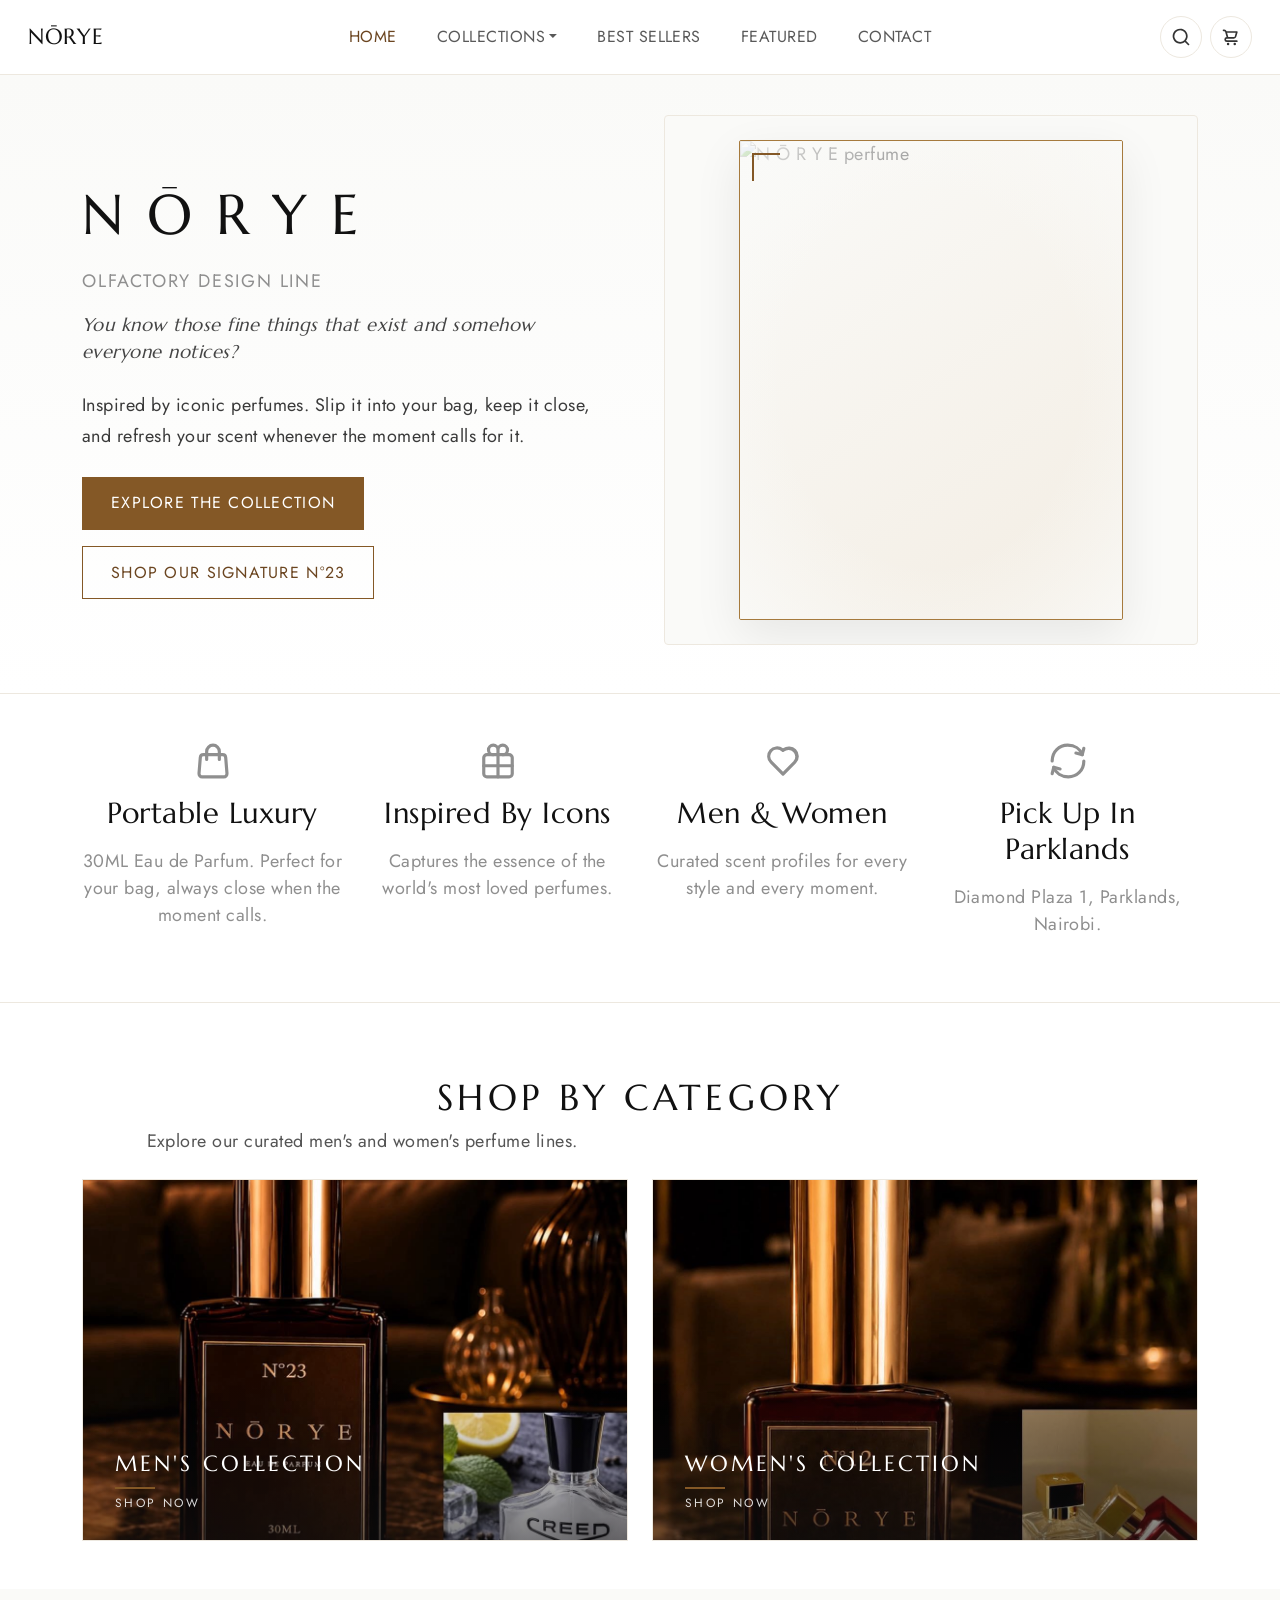
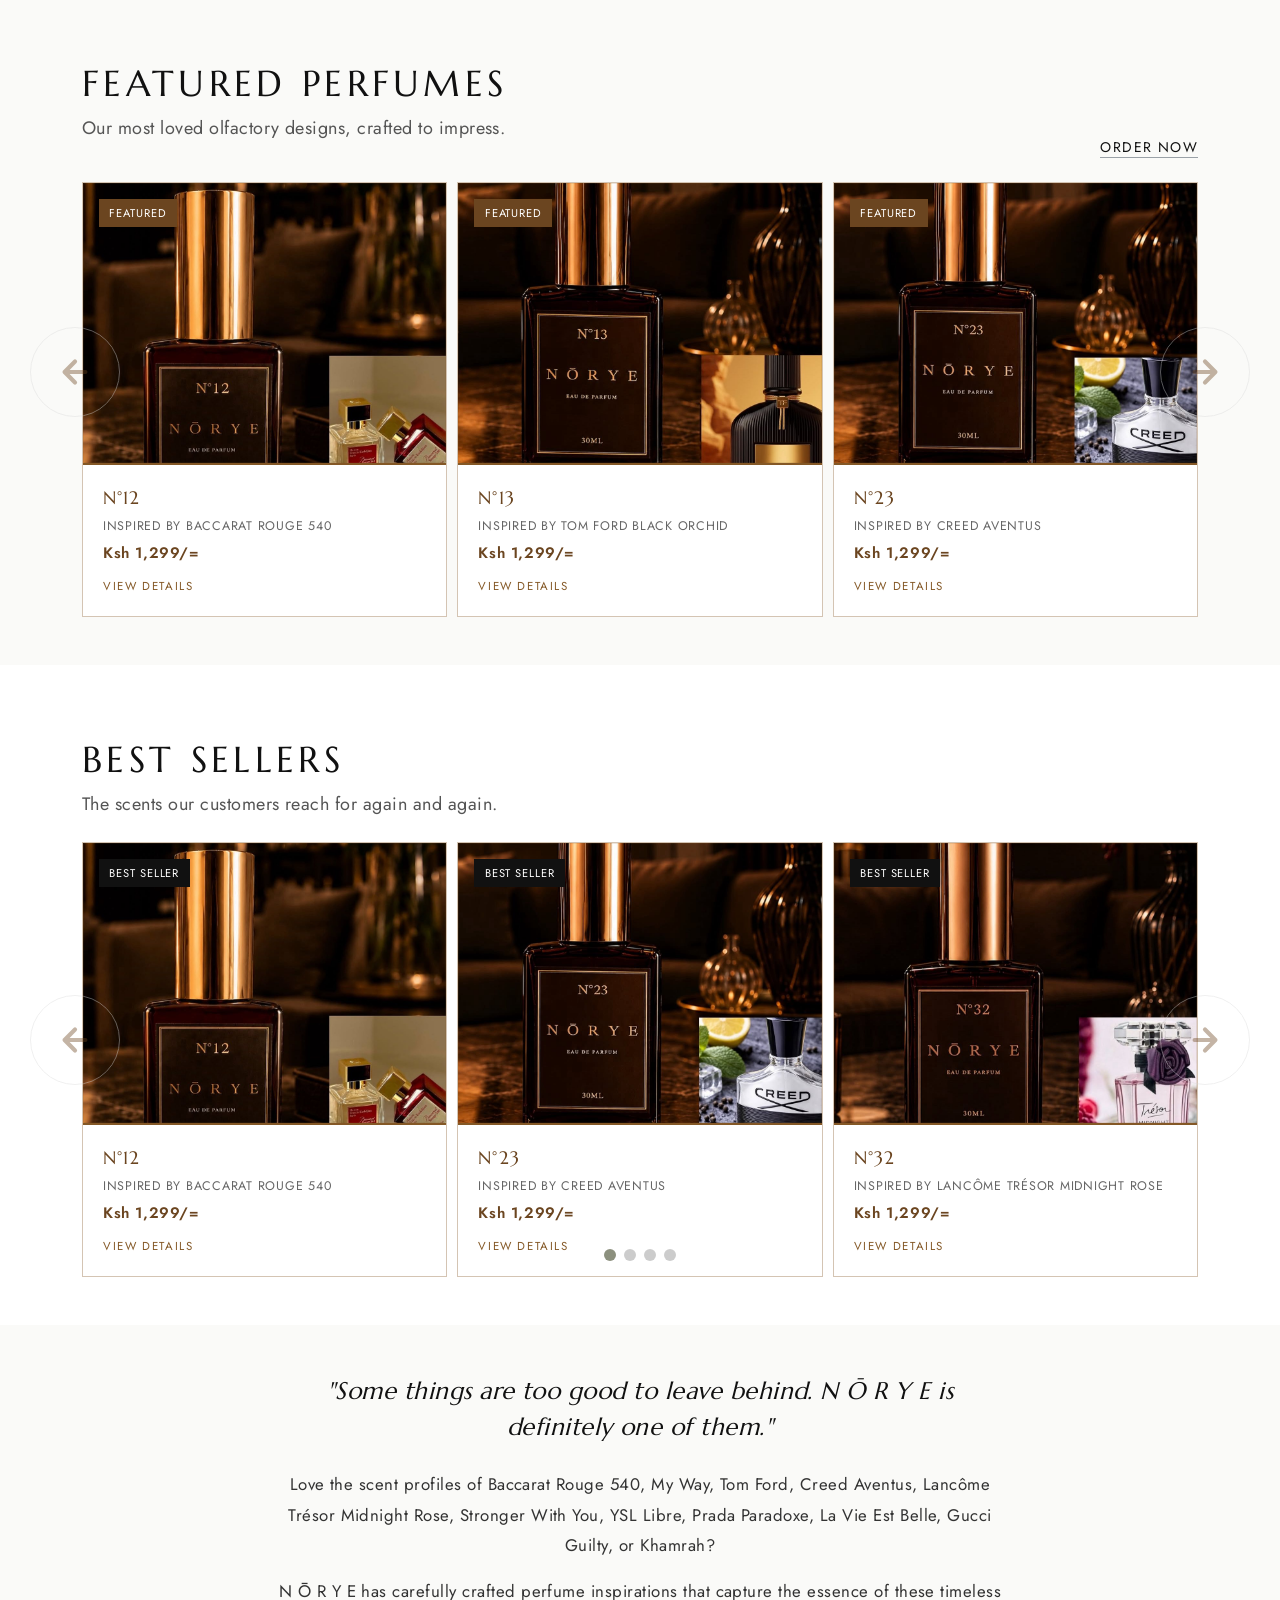
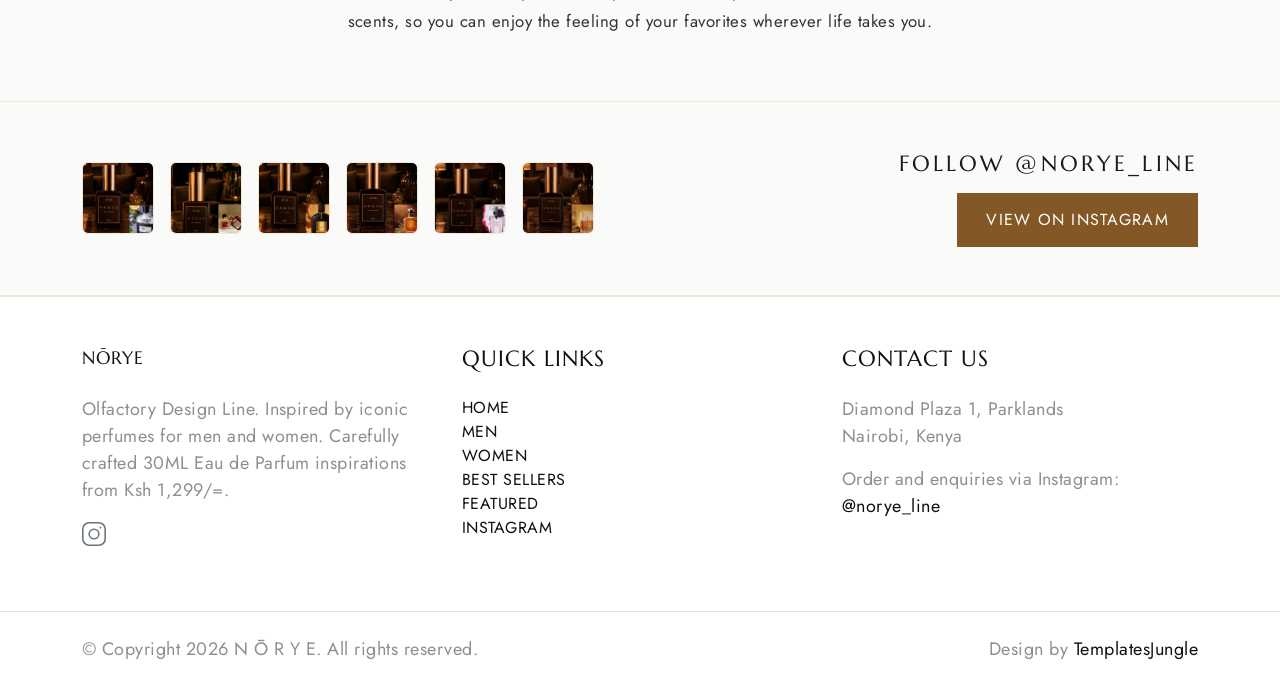
==== index.html @ 21e28951 "Use compact NORYE logo and add full README with checkout and security docs. Tighten brand letter-spa" ====
<!DOCTYPE html>
<html lang="en">

<head>
  <title>N Ō R Y E | Olfactory Design Line</title>
  <meta charset="utf-8">
  <meta http-equiv="X-UA-Compatible" content="IE=edge">
  <meta name="viewport" content="width=device-width, initial-scale=1.0">
  <link rel="icon" type="image/jpeg" href="images/WEB%20DESIGN%20THEME.jpeg">
  <link rel="apple-touch-icon" href="images/WEB%20DESIGN%20THEME.jpeg">
  <meta name="format-detection" content="telephone=no">
  <meta name="apple-mobile-web-app-capable" content="yes">
  <meta name="author" content="N Ō R Y E">
  <meta name="keywords" content="norye,fragrance,perfume,inspired,creed aventus,parklands,kenya,eau de parfum">
  <meta name="description" content="N Ō R Y E Olfactory Design Line. Inspired by iconic perfumes for men and women. 30ml Eau de Parfum from Ksh 1,299. Diamond Plaza 1, Parklands, Kenya.">
  <link href="https://cdn.jsdelivr.net/npm/bootstrap@5.3.0-alpha3/dist/css/bootstrap.min.css" rel="stylesheet"
    integrity="sha384-KK94CHFLLe+nY2dmCWGMq91rCGa5gtU4mk92HdvYe+M/SXH301p5ILy+dN9+nJOZ" crossorigin="anonymous">
  <link rel="stylesheet" type="text/css" href="css/vendor.css">
  <link rel="stylesheet" href="https://cdn.jsdelivr.net/npm/swiper@9/swiper-bundle.min.css" />
  <link rel="stylesheet" type="text/css" href="style.css">
  <link rel="preconnect" href="https://fonts.googleapis.com">
  <link rel="preconnect" href="https://fonts.gstatic.com" crossorigin>
  <link href="https://fonts.googleapis.com/css2?family=Jost:ital,wght@0,300;0,400;0,500;0,700;1,300;1,400;1,500;1,700&family=Marcellus&display=swap" rel="stylesheet">
</head>

<body class="homepage">
  <svg xmlns="http://www.w3.org/2000/svg" style="display: none;">
    <defs>
      <symbol xmlns="http://www.w3.org/2000/svg" id="instagram" viewBox="0 0 15 15">
        <path fill="none" stroke="currentColor" d="M11 3.5h1M4.5.5h6a4 4 0 0 1 4 4v6a4 4 0 0 1-4 4h-6a4 4 0 0 1-4-4v-6a4 4 0 0 1 4-4Zm3 10a3 3 0 1 1 0-6a3 3 0 0 1 0 6Z" />
      </symbol>
      <symbol xmlns="http://www.w3.org/2000/svg" id="shopping-bag" viewBox="0 0 24 24">
        <g fill="none" stroke="currentColor" stroke-linecap="round" stroke-linejoin="round" stroke-width="2">
          <path d="M3.977 9.84A2 2 0 0 1 5.971 8h12.058a2 2 0 0 1 1.994 1.84l.803 10A2 2 0 0 1 18.833 22H5.167a2 2 0 0 1-1.993-2.16l.803-10Z" />
          <path d="M16 11V6a4 4 0 0 0-4-4v0a4 4 0 0 0-4 4v5" />
        </g>
      </symbol>
      <symbol xmlns="http://www.w3.org/2000/svg" id="gift" viewBox="0 0 24 24">
        <g fill="none" stroke="currentColor" stroke-linecap="round" stroke-linejoin="round" stroke-width="2">
          <rect width="18" height="14" x="3" y="8" rx="2" />
          <path d="M12 5a3 3 0 1 0-3 3m6 0a3 3 0 1 0-3-3m0 0v17m9-7H3" />
        </g>
      </symbol>
      <symbol xmlns="http://www.w3.org/2000/svg" id="arrow-cycle" viewBox="0 0 24 24">
        <g fill="none" stroke="currentColor" stroke-linecap="round" stroke-linejoin="round" stroke-width="2">
          <path d="M22 12c0 6-4.39 10-9.806 10C7.792 22 4.24 19.665 3 16m-1-4C2 6 6.39 2 11.806 2C16.209 2 19.76 4.335 21 8" />
          <path d="m7 17l-4-1l-1 4M17 7l4 1l1-4" />
        </g>
      </symbol>
      <symbol xmlns="http://www.w3.org/2000/svg" id="arrow-left" viewBox="0 0 24 24">
        <path fill="currentColor" d="M17 11H9.41l3.3-3.29a1 1 0 1 0-1.42-1.42l-5 5a1 1 0 0 0-.21.33a1 1 0 0 0 0 .76a1 1 0 0 0 .21.33l5 5a1 1 0 0 0 1.42 0a1 1 0 0 0 0-1.42L9.41 13H17a1 1 0 0 0 0-2Z" />
      </symbol>
      <symbol xmlns="http://www.w3.org/2000/svg" id="arrow-right" viewBox="0 0 24 24">
        <path fill="currentColor" d="M17.92 11.62a1 1 0 0 0-.21-.33l-5-5a1 1 0 0 0-1.42 1.42l3.3 3.29H7a1 1 0 0 0 0 2h7.59l-3.3 3.29a1 1 0 0 0 0 1.42a1 1 0 0 0 1.42 0l5-5a1 1 0 0 0 .21-.33a1 1 0 0 0 0-.76Z" />
      </symbol>
      <symbol xmlns="http://www.w3.org/2000/svg" id="heart" viewBox="0 0 24 24">
        <path fill="currentColor" d="M20.16 4.61A6.27 6.27 0 0 0 12 4a6.27 6.27 0 0 0-8.16 9.48l7.45 7.45a1 1 0 0 0 1.42 0l7.45-7.45a6.27 6.27 0 0 0 0-8.87Zm-1.41 7.46L12 18.81l-6.75-6.74a4.28 4.28 0 0 1 3-7.3a4.25 4.25 0 0 1 3 1.25a1 1 0 0 0 1.42 0a4.27 4.27 0 0 1 6 6.05Z" />
      </symbol>
      <symbol xmlns="http://www.w3.org/2000/svg" id="cart" viewBox="0 0 24 24">
        <path fill="currentColor" d="M8.5 19a1.5 1.5 0 1 0 1.5 1.5A1.5 1.5 0 0 0 8.5 19ZM19 16H7a1 1 0 0 1 0-2h8.491a3.013 3.013 0 0 0 2.885-2.176l1.585-5.55A1 1 0 0 0 19 5H6.74a3.007 3.007 0 0 0-2.82-2H3a1 1 0 0 0 0 2h.921a1.005 1.005 0 0 1 .962.725l.155.545v.005l1.641 5.742A3 3 0 0 0 7 18h12a1 1 0 0 0 0-2Zm-1.326-9l-1.22 4.274a1.005 1.005 0 0 1-.963.726H8.754l-.255-.892L7.326 7ZM16.5 19a1.5 1.5 0 1 0 1.5 1.5a1.5 1.5 0 0 0-1.5-1.5Z" />
      </symbol>
      <symbol xmlns="http://www.w3.org/2000/svg" id="search" viewBox="0 0 24 24">
        <path fill="currentColor" d="M21.71 20.29L18 16.61A9 9 0 1 0 16.61 18l3.68 3.68a1 1 0 0 0 1.42 0a1 1 0 0 0 0-1.39ZM11 18a7 7 0 1 1 7-7a7 7 0 0 1-7 7Z" />
      </symbol>
    </defs>
  </svg>

  <div class="preloader text-white fs-6 text-uppercase overflow-hidden">
    <div class="norye-preloader-brand" aria-hidden="true">
      <span class="norye-preloader-letter">N</span>
      <span class="norye-preloader-letter norye-preloader-o">Ō</span>
      <span class="norye-preloader-letter">R</span>
      <span class="norye-preloader-letter">Y</span>
      <span class="norye-preloader-letter">E</span>
    </div>
  </div>

  <div class="search-popup">
    <div class="search-popup-container">
      <button type="button" class="search-popup-close" aria-label="Close search">&times;</button>
      <form role="search" method="get" class="norye-search-form" action="">
        <input type="search" id="search-form" class="form-control" placeholder="Search perfumes..." value="" name="s" />
        <button type="submit" class="search-submit" aria-label="Search">
          <svg width="20" height="20"><use xlink:href="#search"></use></svg>
        </button>
      </form>
      <h5 class="cat-list-title">Browse Scents</h5>
      <ul class="cat-list" id="search-product-list"></ul>
    </div>
  </div>

  <div class="offcanvas offcanvas-end norye-cart-panel" data-bs-scroll="true" data-bs-backdrop="false" tabindex="-1" id="offcanvasCart" aria-labelledby="cartOffcanvasLabel">
    <div class="offcanvas-header">
      <h5 class="offcanvas-title text-uppercase" id="cartOffcanvasLabel">Your Cart</h5>
      <button type="button" class="btn-close" data-bs-dismiss="offcanvas" aria-label="Close"></button>
    </div>
    <div class="offcanvas-body d-flex flex-column">
      <div id="cart-empty" class="text-center py-4">Your cart is empty</div>
      <ul class="list-group mb-3" id="cart-items-list"></ul>
      <div id="cart-footer" class="norye-cart-footer" style="display: none;">
        <form id="cart-checkout-form" class="norye-checkout-form">
          <input type="text" id="checkout-name" class="form-control" placeholder="Full name" required>
          <input type="tel" id="checkout-phone" class="form-control" placeholder="Phone (WhatsApp)" required>
          <input type="text" id="checkout-location" class="form-control" placeholder="Delivery location" required>
          <textarea id="checkout-notes" class="form-control" rows="2" placeholder="Notes (optional)"></textarea>
        </form>
        <p id="checkout-error" class="norye-checkout-error" role="alert"></p>
        <div class="d-flex justify-content-between mb-3 px-1">
          <span>Total (KES)</span>
          <strong id="cart-total">Ksh 0</strong>
        </div>
        <button type="button" id="cart-order-btn" class="btn btn-norye-gold w-100">Order on WhatsApp</button>
      </div>
    </div>
  </div>

  <nav class="navbar navbar-expand-lg bg-light text-uppercase fs-6 p-3 border-bottom align-items-center">
    <div class="container-fluid">
      <div class="norye-navbar-inner">
        <a class="navbar-brand" href="index.html">
          <span class="norye-logo">N<span class="norye-o">Ō</span>RYE</span>
        </a>
        <ul class="navbar-nav norye-navbar-center d-none d-lg-flex">
          <li class="nav-item"><a class="nav-link active" href="#billboard">Home</a></li>
          <li class="nav-item dropdown">
            <a class="nav-link dropdown-toggle" href="#" role="button" data-bs-toggle="dropdown" aria-expanded="false">Collections</a>
            <ul class="dropdown-menu">
              <li><a class="dropdown-item" href="men.html">Men</a></li>
              <li><a class="dropdown-item" href="women.html">Women</a></li>
            </ul>
          </li>
          <li class="nav-item"><a class="nav-link" href="#best-sellers">Best Sellers</a></li>
          <li class="nav-item"><a class="nav-link" href="#featured">Featured</a></li>
          <li class="nav-item"><a class="nav-link" href="#footer">Contact</a></li>
        </ul>
        <div class="norye-navbar-actions">
          <ul class="list-unstyled d-none d-lg-flex m-0 align-items-center gap-2 norye-nav-actions">
            <li class="norye-nav-action">
              <button type="button" class="norye-nav-btn search-button" aria-label="Search">
                <svg width="20" height="20" viewBox="0 0 24 24"><use xlink:href="#search"></use></svg>
              </button>
            </li>
            <li class="norye-nav-action">
              <button type="button" class="norye-nav-btn" data-bs-toggle="offcanvas" data-bs-target="#offcanvasCart" aria-controls="offcanvasCart" aria-label="Cart">
                <svg width="20" height="20" viewBox="0 0 24 24"><use xlink:href="#cart"></use></svg>
                <span class="norye-nav-badge cart-count"></span>
              </button>
            </li>
          </ul>
          <button class="navbar-toggler d-lg-none" type="button" data-bs-toggle="offcanvas" data-bs-target="#offcanvasNavbar" aria-controls="offcanvasNavbar" aria-label="Open menu">
            <span class="navbar-toggler-icon"></span>
          </button>
        </div>
      </div>
    </div>
    <div class="offcanvas offcanvas-end d-lg-none" tabindex="-1" id="offcanvasNavbar" aria-labelledby="offcanvasNavbarLabel">
      <div class="offcanvas-header">
        <h5 class="offcanvas-title" id="offcanvasNavbarLabel">Menu</h5>
        <button type="button" class="btn-close text-reset" data-bs-dismiss="offcanvas" aria-label="Close"></button>
      </div>
      <div class="offcanvas-body">
        <ul class="navbar-nav gap-1">
          <li class="nav-item"><a class="nav-link active" href="#billboard" data-bs-dismiss="offcanvas">Home</a></li>
          <li class="nav-item">
            <span class="nav-link text-muted small">Collections</span>
          </li>
          <li class="nav-item ps-3"><a class="nav-link" href="men.html">Men</a></li>
          <li class="nav-item ps-3"><a class="nav-link" href="women.html">Women</a></li>
          <li class="nav-item"><a class="nav-link" href="#best-sellers" data-bs-dismiss="offcanvas">Best Sellers</a></li>
          <li class="nav-item"><a class="nav-link" href="#featured" data-bs-dismiss="offcanvas">Featured</a></li>
          <li class="nav-item"><a class="nav-link" href="#footer" data-bs-dismiss="offcanvas">Contact</a></li>
          <li class="nav-item mt-3 pt-3 border-top">
            <button type="button" class="nav-link norye-offcanvas-action" data-open-search-from-menu data-bs-dismiss="offcanvas">Search</button>
          </li>
          <li class="nav-item">
            <button type="button" class="nav-link norye-offcanvas-action" data-open-cart-from-menu data-bs-dismiss="offcanvas">Cart <span class="norye-offcanvas-cart-count cart-count"></span></button>
          </li>
        </ul>
      </div>
    </div>
  </nav>

  <section id="billboard" class="norye-hero">
    <div class="container">
      <div class="row align-items-center g-5">
        <div class="col-lg-6 text-center text-lg-start" data-aos="fade-up">
          <h1 class="section-title norye-hero-title txt-fx domino mb-3" id="hero-title">N Ō R Y E</h1>
          <p class="text-uppercase letter-spacing-sm mb-3">Olfactory Design Line</p>
          <p class="norye-hero-tagline mb-4">You know those fine things that exist and somehow everyone notices?</p>
          <p class="mb-4 norye-body-copy">Inspired by iconic perfumes. Slip it into your bag, keep it close, and refresh your scent whenever the moment calls for it.</p>
          <div class="d-flex flex-wrap gap-3 justify-content-center justify-content-lg-start">
            <a href="#featured" class="btn btn-norye-gold">Explore the Collection</a>
            <a href="product.html?code=n23" class="btn btn-norye-outline">Shop Our Signature N°23</a>
          </div>
        </div>
        <div class="col-lg-6" data-aos="fade-up" data-aos-delay="200">
          <div class="norye-hero-image">
            <div class="norye-hero-media">
              <img id="hero-product-gif"
                   src="https://media.giphy.com/media/QCLNBIUOoBopaynxKY/giphy.gif"
                   alt="N Ō R Y E perfume"
                   class="img-fluid norye-hero-gif"
                   loading="eager">
            </div>
          </div>
        </div>
      </div>
    </div>
  </section>

  <section class="features py-4 border-top border-bottom" style="border-color: var(--norye-border) !important;">
    <div class="container">
      <div class="row">
        <div class="col-md-3 text-center" data-aos="fade-in">
          <div class="py-4">
            <svg width="38" height="38" viewBox="0 0 24 24"><use xlink:href="#shopping-bag"></use></svg>
            <h4 class="element-title text-capitalize my-3">Portable Luxury</h4>
            <p>30ML Eau de Parfum. Perfect for your bag, always close when the moment calls.</p>
          </div>
        </div>
        <div class="col-md-3 text-center" data-aos="fade-in" data-aos-delay="150">
          <div class="py-4">
            <svg width="38" height="38" viewBox="0 0 24 24"><use xlink:href="#gift"></use></svg>
            <h4 class="element-title text-capitalize my-3">Inspired by Icons</h4>
            <p>Captures the essence of the world's most loved perfumes.</p>
          </div>
        </div>
        <div class="col-md-3 text-center" data-aos="fade-in" data-aos-delay="300">
          <div class="py-4">
            <svg width="38" height="38" viewBox="0 0 24 24"><use xlink:href="#heart"></use></svg>
            <h4 class="element-title text-capitalize my-3">Men &amp; Women</h4>
            <p>Curated scent profiles for every style and every moment.</p>
          </div>
        </div>
        <div class="col-md-3 text-center" data-aos="fade-in" data-aos-delay="450">
          <div class="py-4">
            <svg width="38" height="38" viewBox="0 0 24 24"><use xlink:href="#arrow-cycle"></use></svg>
            <h4 class="element-title text-capitalize my-3">Pick Up in Parklands</h4>
            <p>Diamond Plaza 1, Parklands, Nairobi.</p>
          </div>
        </div>
      </div>
    </div>
  </section>

  <section id="shop-categories" class="norye-section">
    <div class="container">
      <div class="norye-section-header text-center mx-auto">
        <h2 class="text-uppercase">Shop by Category</h2>
        <p>Explore our curated men's and women's perfume lines.</p>
      </div>
      <div class="row g-4">
        <div class="col-md-6" data-aos="fade-up">
          <a href="men.html" class="norye-category-tile d-block text-decoration-none">
            <img id="men-category-image" src="images/N%2023.jpeg" alt="Men's Collection">
            <div class="norye-category-overlay">
              <span class="norye-category-label">Men's Collection</span>
              <span class="norye-category-cta">Shop Now</span>
            </div>
          </a>
        </div>
        <div class="col-md-6" data-aos="fade-up" data-aos-delay="150">
          <a href="women.html" class="norye-category-tile d-block text-decoration-none">
            <img id="women-category-image" src="images/N%2012.jpeg" alt="Women's Collection">
            <div class="norye-category-overlay">
              <span class="norye-category-label">Women's Collection</span>
              <span class="norye-category-cta">Shop Now</span>
            </div>
          </a>
        </div>
      </div>
    </div>
  </section>

  <section id="featured" class="norye-section norye-section-alt product-carousel position-relative overflow-hidden">
    <div class="container">
      <div class="norye-section-header d-flex flex-wrap justify-content-between align-items-end gap-3">
        <div>
          <h2 class="text-uppercase">Featured Perfumes</h2>
          <p>Our most loved olfactory designs, crafted to impress.</p>
        </div>
        <a href="https://wa.me/254721754234" target="_blank" rel="noopener" class="btn-link">Order Now</a>
      </div>
      <div class="swiper product-swiper open-up" data-aos="zoom-out">
        <div class="swiper-wrapper d-flex"></div>
        <div class="swiper-pagination"></div>
      </div>
      <div class="icon-arrow icon-arrow-left"><svg width="50" height="50" viewBox="0 0 24 24"><use xlink:href="#arrow-left"></use></svg></div>
      <div class="icon-arrow icon-arrow-right"><svg width="50" height="50" viewBox="0 0 24 24"><use xlink:href="#arrow-right"></use></svg></div>
    </div>
  </section>

  <section id="best-sellers" class="norye-section product-carousel position-relative overflow-hidden">
    <div class="container">
      <div class="norye-section-header">
        <h2 class="text-uppercase">Best Sellers</h2>
        <p>The scents our customers reach for again and again.</p>
      </div>
      <div class="swiper product-swiper open-up" data-aos="zoom-out">
        <div class="swiper-wrapper d-flex"></div>
        <div class="swiper-pagination"></div>
      </div>
      <div class="icon-arrow icon-arrow-left"><svg width="50" height="50" viewBox="0 0 24 24"><use xlink:href="#arrow-left"></use></svg></div>
      <div class="icon-arrow icon-arrow-right"><svg width="50" height="50" viewBox="0 0 24 24"><use xlink:href="#arrow-right"></use></svg></div>
    </div>
  </section>

  <section id="about" class="norye-quote py-5 norye-section-alt">
    <div class="container">
      <div class="row justify-content-center">
        <div class="col-lg-8 text-center" data-aos="fade-up">
          <blockquote class="norye-blockquote">
            <p class="lead fst-italic">"Some things are too good to leave behind. N Ō R Y E is definitely one of them."</p>
          </blockquote>
          <p class="mt-4 norye-about-copy">Love the scent profiles of Baccarat Rouge 540, My Way, Tom Ford, Creed Aventus, Lancôme Trésor Midnight Rose, Stronger With You, YSL Libre, Prada Paradoxe, La Vie Est Belle, Gucci Guilty, or Khamrah?</p>
          <p class="norye-about-copy">N Ō R Y E has carefully crafted perfume inspirations that capture the essence of these timeless scents, so you can enjoy the feeling of your favorites wherever life takes you.</p>
        </div>
      </div>
    </div>
  </section>

  <section class="norye-instagram-cta py-5">
    <div class="container">
      <div class="row align-items-center g-4">
        <div class="col-lg-8 d-flex flex-wrap gap-3 justify-content-center justify-content-lg-start" id="instagram-thumbs">
          <img src="images/N%2023.jpeg" alt="N°23" class="rounded">
          <img src="images/N%2012.jpeg" alt="N°12" class="rounded">
          <img src="images/N%2013.jpeg" alt="N°13" class="rounded">
          <img src="images/N%2033.jpeg" alt="N°33" class="rounded">
          <img src="images/N%2032.jpeg" alt="N°32" class="rounded">
          <img src="images/N%2082.jpeg" alt="N°82" class="rounded">
        </div>
        <div class="col-lg-4 text-center text-lg-end">
          <h3 class="h5 text-uppercase mb-3">Follow @norye_line</h3>
          <a href="https://www.instagram.com/norye_line/" target="_blank" rel="noopener" class="btn btn-norye-gold">View on Instagram</a>
        </div>
      </div>
    </div>
  </section>

  <footer id="footer" class="mt-0 border-top" style="border-color: var(--norye-border) !important;">
    <div class="container">
      <div class="row d-flex flex-wrap justify-content-between py-5">
        <div class="col-md-4 col-sm-6">
          <div class="footer-menu footer-menu-001">
            <div class="footer-intro mb-4">
              <a href="index.html"><span class="norye-logo norye-logo-footer">N<span class="norye-o">Ō</span>RYE</span></a>
            </div>
            <p>Olfactory Design Line. Inspired by iconic perfumes for men and women. Carefully crafted 30ML Eau de Parfum inspirations from Ksh 1,299/=.</p>
            <div class="social-links">
              <ul class="list-unstyled d-flex flex-wrap gap-3">
                <li>
                  <a href="https://www.instagram.com/norye_line/" target="_blank" rel="noopener" class="text-secondary" aria-label="Instagram">
                    <svg width="24" height="24" viewBox="0 0 24 24"><use xlink:href="#instagram"></use></svg>
                  </a>
                </li>
              </ul>
            </div>
          </div>
        </div>
        <div class="col-md-4 col-sm-6">
          <div class="footer-menu footer-menu-002">
            <h5 class="widget-title text-uppercase mb-4">Quick Links</h5>
            <ul class="menu-list list-unstyled text-uppercase border-animation-left fs-6">
              <li class="menu-item"><a href="#billboard" class="item-anchor">Home</a></li>
              <li class="menu-item"><a href="men.html" class="item-anchor">Men</a></li>
              <li class="menu-item"><a href="women.html" class="item-anchor">Women</a></li>
              <li class="menu-item"><a href="#best-sellers" class="item-anchor">Best Sellers</a></li>
              <li class="menu-item"><a href="#featured" class="item-anchor">Featured</a></li>
              <li class="menu-item"><a href="https://www.instagram.com/norye_line/" target="_blank" rel="noopener" class="item-anchor">Instagram</a></li>
            </ul>
          </div>
        </div>
        <div class="col-md-4 col-sm-6">
          <div class="footer-menu footer-menu-004 border-animation-left">
            <h5 class="widget-title text-uppercase mb-4">Contact Us</h5>
            <p>Diamond Plaza 1, Parklands<br>Nairobi, Kenya</p>
            <p>Order and enquiries via Instagram:<br>
              <a href="https://www.instagram.com/norye_line/" target="_blank" rel="noopener" class="item-anchor">@norye_line</a>
            </p>
          </div>
        </div>
      </div>
    </div>
    <div class="border-top py-4">
      <div class="container">
        <div class="row">
          <div class="col-md-6">
            <p class="mb-0">© Copyright 2026 N Ō R Y E. All rights reserved.</p>
          </div>
          <div class="col-md-6 text-md-end">
            <p class="mb-0">Design by <a href="https://templatesjungle.com" target="_blank" rel="noopener">TemplatesJungle</a></p>
          </div>
        </div>
      </div>
    </div>
  </footer>

  <script src="js/jquery.min.js"></script>
  <script src="js/plugins.js"></script>
  <script src="js/SmoothScroll.js"></script>
  <script src="https://cdn.jsdelivr.net/npm/bootstrap@5.3.0-alpha3/dist/js/bootstrap.bundle.min.js"
    integrity="sha384-ENjdO4Dr2bkBIFxQpeoTz1HIcje39Wm4jDKdf19U8gI4ddQ3GYNS7NTKfAdVQSZe" crossorigin="anonymous"></script>
  <script src="https://cdn.jsdelivr.net/npm/swiper@9/swiper-bundle.min.js"></script>
  <script src="js/products.js"></script>
  <script src="js/norye.js"></script>
  <script src="js/script.min.js"></script>
</body>

</html>
---- css/vendor.css ----
/*
- Jarallax
- Chocolat
*/

/*--------------------------------------------------------------
/** Jarallax
--------------------------------------------------------------*/
.jarallax {
  position: relative;
  z-index: 0;
  min-height: 420px;
}

.jarallax>.jarallax-img {
  position: absolute;
  object-fit: cover;
  top: 0;
  left: 0;
  width: 100%;
  height: 100%;
  z-index: -1;
}

.jarallax-keep-img {
  position: relative;
  z-index: 0;
}

.jarallax-keep-img>.jarallax-img {
  position: relative;
  display: block;
  max-width: 100%;
  height: auto;
  z-index: -100;
}


/*--------------------------------------------------------------
/** Colorbox Lightbox
--------------------------------------------------------------*/
/*
    Colorbox Core Style:
    The following CSS is consistent between example themes and should not be altered.
*/
#colorbox, #cboxOverlay, #cboxWrapper{position:absolute; top:0; left:0; z-index:9999; overflow:hidden; -webkit-transform: translate3d(0,0,0);}
#cboxWrapper {max-width:none;}
#cboxOverlay{position:fixed; width:100%; height:100%;}
#cboxMiddleLeft, #cboxBottomLeft{clear:left;}
#cboxContent{position:relative;}
#cboxLoadedContent{overflow:auto; -webkit-overflow-scrolling: touch;}
#cboxTitle{margin:0;}
#cboxLoadingOverlay, #cboxLoadingGraphic{position:absolute; top:0; left:0; width:100%; height:100%;}
#cboxPrevious, #cboxNext, #cboxClose, #cboxSlideshow{cursor:pointer;}
.cboxPhoto{float:left; margin:auto; border:0; display:block; max-width:none; -ms-interpolation-mode:bicubic;}
.cboxIframe{width:100%; height:100%; display:block; border:0; padding:0; margin:0;}
#colorbox, #cboxContent, #cboxLoadedContent{box-sizing:content-box; -moz-box-sizing:content-box; -webkit-box-sizing:content-box;}

/* 
    User Style:
    Change the following styles to modify the appearance of Colorbox.  They are
    ordered & tabbed in a way that represents the nesting of the generated HTML.
*/
#cboxOverlay{background:#000;}
#colorbox{outline:0;}
#cboxContent{margin-top:20px;background:#000;}
.cboxIframe{background:#fff;}
#cboxError{padding:50px; border:1px solid #ccc;}
#cboxLoadedContent{border:5px solid #000; background:#fff;}
#cboxTitle{position:absolute; top:-20px; left:0; color:#ccc;}
#cboxCurrent{position:absolute; top:-20px; right:0px; color:#ccc;}
#cboxLoadingGraphic{background:url(../images/colorbox/loading.gif) no-repeat center center;}

/* these elements are buttons, and may need to have additional styles reset to avoid unwanted base styles */
#cboxPrevious, #cboxNext, #cboxSlideshow, #cboxClose {border:0; padding:0; margin:0; overflow:visible; width:auto; background:none; }

/* avoid outlines on :active (mouseclick), but preserve outlines on :focus (tabbed navigating) */
#cboxPrevious:active, #cboxNext:active, #cboxSlideshow:active, #cboxClose:active {outline:0;}

#cboxSlideshow{position:absolute; top:-20px; right:90px; color:#fff;}
#cboxPrevious{position:absolute; top:50%; left:5px; margin-top:-32px; background:url(../images/colorbox/controls.png) no-repeat top left; width:28px; height:65px; text-indent:-9999px;}
#cboxPrevious:hover{background-position:bottom left;}
#cboxNext{position:absolute; top:50%; right:5px; margin-top:-32px; background:url(../images/colorbox/controls.png) no-repeat top right; width:28px; height:65px; text-indent:-9999px;}
#cboxNext:hover{background-position:bottom right;}
#cboxClose{position:absolute; top:5px; right:5px; display:block; background:url(../images/colorbox/controls.png) no-repeat top center; width:38px; height:19px; text-indent:-9999px;}
#cboxClose:hover{background-position:bottom center;}


/* AOS  */

[data-aos][data-aos][data-aos-duration="50"],body[data-aos-duration="50"] [data-aos]{transition-duration:50ms}[data-aos][data-aos][data-aos-delay="50"],body[data-aos-delay="50"] [data-aos]{transition-delay:0}[data-aos][data-aos][data-aos-delay="50"].aos-animate,body[data-aos-delay="50"] [data-aos].aos-animate{transition-delay:50ms}[data-aos][data-aos][data-aos-duration="100"],body[data-aos-duration="100"] [data-aos]{transition-duration:.1s}[data-aos][data-aos][data-aos-delay="100"],body[data-aos-delay="100"] [data-aos]{transition-delay:0}[data-aos][data-aos][data-aos-delay="100"].aos-animate,body[data-aos-delay="100"] [data-aos].aos-animate{transition-delay:.1s}[data-aos][data-aos][data-aos-duration="150"],body[data-aos-duration="150"] [data-aos]{transition-duration:.15s}[data-aos][data-aos][data-aos-delay="150"],body[data-aos-delay="150"] [data-aos]{transition-delay:0}[data-aos][data-aos][data-aos-delay="150"].aos-animate,body[data-aos-delay="150"] [data-aos].aos-animate{transition-delay:.15s}[data-aos][data-aos][data-aos-duration="200"],body[data-aos-duration="200"] [data-aos]{transition-duration:.2s}[data-aos][data-aos][data-aos-delay="200"],body[data-aos-delay="200"] [data-aos]{transition-delay:0}[data-aos][data-aos][data-aos-delay="200"].aos-animate,body[data-aos-delay="200"] [data-aos].aos-animate{transition-delay:.2s}[data-aos][data-aos][data-aos-duration="250"],body[data-aos-duration="250"] [data-aos]{transition-duration:.25s}[data-aos][data-aos][data-aos-delay="250"],body[data-aos-delay="250"] [data-aos]{transition-delay:0}[data-aos][data-aos][data-aos-delay="250"].aos-animate,body[data-aos-delay="250"] [data-aos].aos-animate{transition-delay:.25s}[data-aos][data-aos][data-aos-duration="300"],body[data-aos-duration="300"] [data-aos]{transition-duration:.3s}[data-aos][data-aos][data-aos-delay="300"],body[data-aos-delay="300"] [data-aos]{transition-delay:0}[data-aos][data-aos][data-aos-delay="300"].aos-animate,body[data-aos-delay="300"] [data-aos].aos-animate{transition-delay:.3s}[data-aos][data-aos][data-aos-duration="350"],body[data-aos-duration="350"] [data-aos]{transition-duration:.35s}[data-aos][data-aos][data-aos-delay="350"],body[data-aos-delay="350"] [data-aos]{transition-delay:0}[data-aos][data-aos][data-aos-delay="350"].aos-animate,body[data-aos-delay="350"] [data-aos].aos-animate{transition-delay:.35s}[data-aos][data-aos][data-aos-duration="400"],body[data-aos-duration="400"] [data-aos]{transition-duration:.4s}[data-aos][data-aos][data-aos-delay="400"],body[data-aos-delay="400"] [data-aos]{transition-delay:0}[data-aos][data-aos][data-aos-delay="400"].aos-animate,body[data-aos-delay="400"] [data-aos].aos-animate{transition-delay:.4s}[data-aos][data-aos][data-aos-duration="450"],body[data-aos-duration="450"] [data-aos]{transition-duration:.45s}[data-aos][data-aos][data-aos-delay="450"],body[data-aos-delay="450"] [data-aos]{transition-delay:0}[data-aos][data-aos][data-aos-delay="450"].aos-animate,body[data-aos-delay="450"] [data-aos].aos-animate{transition-delay:.45s}[data-aos][data-aos][data-aos-duration="500"],body[data-aos-duration="500"] [data-aos]{transition-duration:.5s}[data-aos][data-aos][data-aos-delay="500"],body[data-aos-delay="500"] [data-aos]{transition-delay:0}[data-aos][data-aos][data-aos-delay="500"].aos-animate,body[data-aos-delay="500"] [data-aos].aos-animate{transition-delay:.5s}[data-aos][data-aos][data-aos-duration="550"],body[data-aos-duration="550"] [data-aos]{transition-duration:.55s}[data-aos][data-aos][data-aos-delay="550"],body[data-aos-delay="550"] [data-aos]{transition-delay:0}[data-aos][data-aos][data-aos-delay="550"].aos-animate,body[data-aos-delay="550"] [data-aos].aos-animate{transition-delay:.55s}[data-aos][data-aos][data-aos-duration="600"],body[data-aos-duration="600"] [data-aos]{transition-duration:.6s}[data-aos][data-aos][data-aos-delay="600"],body[data-aos-delay="600"] [data-aos]{transition-delay:0}[data-aos][data-aos][data-aos-delay="600"].aos-animate,body[data-aos-delay="600"] [data-aos].aos-animate{transition-delay:.6s}[data-aos][data-aos][data-aos-duration="650"],body[data-aos-duration="650"] [data-aos]{transition-duration:.65s}[data-aos][data-aos][data-aos-delay="650"],body[data-aos-delay="650"] [data-aos]{transition-delay:0}[data-aos][data-aos][data-aos-delay="650"].aos-animate,body[data-aos-delay="650"] [data-aos].aos-animate{transition-delay:.65s}[data-aos][data-aos][data-aos-duration="700"],body[data-aos-duration="700"] [data-aos]{transition-duration:.7s}[data-aos][data-aos][data-aos-delay="700"],body[data-aos-delay="700"] [data-aos]{transition-delay:0}[data-aos][data-aos][data-aos-delay="700"].aos-animate,body[data-aos-delay="700"] [data-aos].aos-animate{transition-delay:.7s}[data-aos][data-aos][data-aos-duration="750"],body[data-aos-duration="750"] [data-aos]{transition-duration:.75s}[data-aos][data-aos][data-aos-delay="750"],body[data-aos-delay="750"] [data-aos]{transition-delay:0}[data-aos][data-aos][data-aos-delay="750"].aos-animate,body[data-aos-delay="750"] [data-aos].aos-animate{transition-delay:.75s}[data-aos][data-aos][data-aos-duration="800"],body[data-aos-duration="800"] [data-aos]{transition-duration:.8s}[data-aos][data-aos][data-aos-delay="800"],body[data-aos-delay="800"] [data-aos]{transition-delay:0}[data-aos][data-aos][data-aos-delay="800"].aos-animate,body[data-aos-delay="800"] [data-aos].aos-animate{transition-delay:.8s}[data-aos][data-aos][data-aos-duration="850"],body[data-aos-duration="850"] [data-aos]{transition-duration:.85s}[data-aos][data-aos][data-aos-delay="850"],body[data-aos-delay="850"] [data-aos]{transition-delay:0}[data-aos][data-aos][data-aos-delay="850"].aos-animate,body[data-aos-delay="850"] [data-aos].aos-animate{transition-delay:.85s}[data-aos][data-aos][data-aos-duration="900"],body[data-aos-duration="900"] [data-aos]{transition-duration:.9s}[data-aos][data-aos][data-aos-delay="900"],body[data-aos-delay="900"] [data-aos]{transition-delay:0}[data-aos][data-aos][data-aos-delay="900"].aos-animate,body[data-aos-delay="900"] [data-aos].aos-animate{transition-delay:.9s}[data-aos][data-aos][data-aos-duration="950"],body[data-aos-duration="950"] [data-aos]{transition-duration:.95s}[data-aos][data-aos][data-aos-delay="950"],body[data-aos-delay="950"] [data-aos]{transition-delay:0}[data-aos][data-aos][data-aos-delay="950"].aos-animate,body[data-aos-delay="950"] [data-aos].aos-animate{transition-delay:.95s}[data-aos][data-aos][data-aos-duration="1000"],body[data-aos-duration="1000"] [data-aos]{transition-duration:1s}[data-aos][data-aos][data-aos-delay="1000"],body[data-aos-delay="1000"] [data-aos]{transition-delay:0}[data-aos][data-aos][data-aos-delay="1000"].aos-animate,body[data-aos-delay="1000"] [data-aos].aos-animate{transition-delay:1s}[data-aos][data-aos][data-aos-duration="1050"],body[data-aos-duration="1050"] [data-aos]{transition-duration:1.05s}[data-aos][data-aos][data-aos-delay="1050"],body[data-aos-delay="1050"] [data-aos]{transition-delay:0}[data-aos][data-aos][data-aos-delay="1050"].aos-animate,body[data-aos-delay="1050"] [data-aos].aos-animate{transition-delay:1.05s}[data-aos][data-aos][data-aos-duration="1100"],body[data-aos-duration="1100"] [data-aos]{transition-duration:1.1s}[data-aos][data-aos][data-aos-delay="1100"],body[data-aos-delay="1100"] [data-aos]{transition-delay:0}[data-aos][data-aos][data-aos-delay="1100"].aos-animate,body[data-aos-delay="1100"] [data-aos].aos-animate{transition-delay:1.1s}[data-aos][data-aos][data-aos-duration="1150"],body[data-aos-duration="1150"] [data-aos]{transition-duration:1.15s}[data-aos][data-aos][data-aos-delay="1150"],body[data-aos-delay="1150"] [data-aos]{transition-delay:0}[data-aos][data-aos][data-aos-delay="1150"].aos-animate,body[data-aos-delay="1150"] [data-aos].aos-animate{transition-delay:1.15s}[data-aos][data-aos][data-aos-duration="1200"],body[data-aos-duration="1200"] [data-aos]{transition-duration:1.2s}[data-aos][data-aos][data-aos-delay="1200"],body[data-aos-delay="1200"] [data-aos]{transition-delay:0}[data-aos][data-aos][data-aos-delay="1200"].aos-animate,body[data-aos-delay="1200"] [data-aos].aos-animate{transition-delay:1.2s}[data-aos][data-aos][data-aos-duration="1250"],body[data-aos-duration="1250"] [data-aos]{transition-duration:1.25s}[data-aos][data-aos][data-aos-delay="1250"],body[data-aos-delay="1250"] [data-aos]{transition-delay:0}[data-aos][data-aos][data-aos-delay="1250"].aos-animate,body[data-aos-delay="1250"] [data-aos].aos-animate{transition-delay:1.25s}[data-aos][data-aos][data-aos-duration="1300"],body[data-aos-duration="1300"] [data-aos]{transition-duration:1.3s}[data-aos][data-aos][data-aos-delay="1300"],body[data-aos-delay="1300"] [data-aos]{transition-delay:0}[data-aos][data-aos][data-aos-delay="1300"].aos-animate,body[data-aos-delay="1300"] [data-aos].aos-animate{transition-delay:1.3s}[data-aos][data-aos][data-aos-duration="1350"],body[data-aos-duration="1350"] [data-aos]{transition-duration:1.35s}[data-aos][data-aos][data-aos-delay="1350"],body[data-aos-delay="1350"] [data-aos]{transition-delay:0}[data-aos][data-aos][data-aos-delay="1350"].aos-animate,body[data-aos-delay="1350"] [data-aos].aos-animate{transition-delay:1.35s}[data-aos][data-aos][data-aos-duration="1400"],body[data-aos-duration="1400"] [data-aos]{transition-duration:1.4s}[data-aos][data-aos][data-aos-delay="1400"],body[data-aos-delay="1400"] [data-aos]{transition-delay:0}[data-aos][data-aos][data-aos-delay="1400"].aos-animate,body[data-aos-delay="1400"] [data-aos].aos-animate{transition-delay:1.4s}[data-aos][data-aos][data-aos-duration="1450"],body[data-aos-duration="1450"] [data-aos]{transition-duration:1.45s}[data-aos][data-aos][data-aos-delay="1450"],body[data-aos-delay="1450"] [data-aos]{transition-delay:0}[data-aos][data-aos][data-aos-delay="1450"].aos-animate,body[data-aos-delay="1450"] [data-aos].aos-animate{transition-delay:1.45s}[data-aos][data-aos][data-aos-duration="1500"],body[data-aos-duration="1500"] [data-aos]{transition-duration:1.5s}[data-aos][data-aos][data-aos-delay="1500"],body[data-aos-delay="1500"] [data-aos]{transition-delay:0}[data-aos][data-aos][data-aos-delay="1500"].aos-animate,body[data-aos-delay="1500"] [data-aos].aos-animate{transition-delay:1.5s}[data-aos][data-aos][data-aos-duration="1550"],body[data-aos-duration="1550"] [data-aos]{transition-duration:1.55s}[data-aos][data-aos][data-aos-delay="1550"],body[data-aos-delay="1550"] [data-aos]{transition-delay:0}[data-aos][data-aos][data-aos-delay="1550"].aos-animate,body[data-aos-delay="1550"] [data-aos].aos-animate{transition-delay:1.55s}[data-aos][data-aos][data-aos-duration="1600"],body[data-aos-duration="1600"] [data-aos]{transition-duration:1.6s}[data-aos][data-aos][data-aos-delay="1600"],body[data-aos-delay="1600"] [data-aos]{transition-delay:0}[data-aos][data-aos][data-aos-delay="1600"].aos-animate,body[data-aos-delay="1600"] [data-aos].aos-animate{transition-delay:1.6s}[data-aos][data-aos][data-aos-duration="1650"],body[data-aos-duration="1650"] [data-aos]{transition-duration:1.65s}[data-aos][data-aos][data-aos-delay="1650"],body[data-aos-delay="1650"] [data-aos]{transition-delay:0}[data-aos][data-aos][data-aos-delay="1650"].aos-animate,body[data-aos-delay="1650"] [data-aos].aos-animate{transition-delay:1.65s}[data-aos][data-aos][data-aos-duration="1700"],body[data-aos-duration="1700"] [data-aos]{transition-duration:1.7s}[data-aos][data-aos][data-aos-delay="1700"],body[data-aos-delay="1700"] [data-aos]{transition-delay:0}[data-aos][data-aos][data-aos-delay="1700"].aos-animate,body[data-aos-delay="1700"] [data-aos].aos-animate{transition-delay:1.7s}[data-aos][data-aos][data-aos-duration="1750"],body[data-aos-duration="1750"] [data-aos]{transition-duration:1.75s}[data-aos][data-aos][data-aos-delay="1750"],body[data-aos-delay="1750"] [data-aos]{transition-delay:0}[data-aos][data-aos][data-aos-delay="1750"].aos-animate,body[data-aos-delay="1750"] [data-aos].aos-animate{transition-delay:1.75s}[data-aos][data-aos][data-aos-duration="1800"],body[data-aos-duration="1800"] [data-aos]{transition-duration:1.8s}[data-aos][data-aos][data-aos-delay="1800"],body[data-aos-delay="1800"] [data-aos]{transition-delay:0}[data-aos][data-aos][data-aos-delay="1800"].aos-animate,body[data-aos-delay="1800"] [data-aos].aos-animate{transition-delay:1.8s}[data-aos][data-aos][data-aos-duration="1850"],body[data-aos-duration="1850"] [data-aos]{transition-duration:1.85s}[data-aos][data-aos][data-aos-delay="1850"],body[data-aos-delay="1850"] [data-aos]{transition-delay:0}[data-aos][data-aos][data-aos-delay="1850"].aos-animate,body[data-aos-delay="1850"] [data-aos].aos-animate{transition-delay:1.85s}[data-aos][data-aos][data-aos-duration="1900"],body[data-aos-duration="1900"] [data-aos]{transition-duration:1.9s}[data-aos][data-aos][data-aos-delay="1900"],body[data-aos-delay="1900"] [data-aos]{transition-delay:0}[data-aos][data-aos][data-aos-delay="1900"].aos-animate,body[data-aos-delay="1900"] [data-aos].aos-animate{transition-delay:1.9s}[data-aos][data-aos][data-aos-duration="1950"],body[data-aos-duration="1950"] [data-aos]{transition-duration:1.95s}[data-aos][data-aos][data-aos-delay="1950"],body[data-aos-delay="1950"] [data-aos]{transition-delay:0}[data-aos][data-aos][data-aos-delay="1950"].aos-animate,body[data-aos-delay="1950"] [data-aos].aos-animate{transition-delay:1.95s}[data-aos][data-aos][data-aos-duration="2000"],body[data-aos-duration="2000"] [data-aos]{transition-duration:2s}[data-aos][data-aos][data-aos-delay="2000"],body[data-aos-delay="2000"] [data-aos]{transition-delay:0}[data-aos][data-aos][data-aos-delay="2000"].aos-animate,body[data-aos-delay="2000"] [data-aos].aos-animate{transition-delay:2s}[data-aos][data-aos][data-aos-duration="2050"],body[data-aos-duration="2050"] [data-aos]{transition-duration:2.05s}[data-aos][data-aos][data-aos-delay="2050"],body[data-aos-delay="2050"] [data-aos]{transition-delay:0}[data-aos][data-aos][data-aos-delay="2050"].aos-animate,body[data-aos-delay="2050"] [data-aos].aos-animate{transition-delay:2.05s}[data-aos][data-aos][data-aos-duration="2100"],body[data-aos-duration="2100"] [data-aos]{transition-duration:2.1s}[data-aos][data-aos][data-aos-delay="2100"],body[data-aos-delay="2100"] [data-aos]{transition-delay:0}[data-aos][data-aos][data-aos-delay="2100"].aos-animate,body[data-aos-delay="2100"] [data-aos].aos-animate{transition-delay:2.1s}[data-aos][data-aos][data-aos-duration="2150"],body[data-aos-duration="2150"] [data-aos]{transition-duration:2.15s}[data-aos][data-aos][data-aos-delay="2150"],body[data-aos-delay="2150"] [data-aos]{transition-delay:0}[data-aos][data-aos][data-aos-delay="2150"].aos-animate,body[data-aos-delay="2150"] [data-aos].aos-animate{transition-delay:2.15s}[data-aos][data-aos][data-aos-duration="2200"],body[data-aos-duration="2200"] [data-aos]{transition-duration:2.2s}[data-aos][data-aos][data-aos-delay="2200"],body[data-aos-delay="2200"] [data-aos]{transition-delay:0}[data-aos][data-aos][data-aos-delay="2200"].aos-animate,body[data-aos-delay="2200"] [data-aos].aos-animate{transition-delay:2.2s}[data-aos][data-aos][data-aos-duration="2250"],body[data-aos-duration="2250"] [data-aos]{transition-duration:2.25s}[data-aos][data-aos][data-aos-delay="2250"],body[data-aos-delay="2250"] [data-aos]{transition-delay:0}[data-aos][data-aos][data-aos-delay="2250"].aos-animate,body[data-aos-delay="2250"] [data-aos].aos-animate{transition-delay:2.25s}[data-aos][data-aos][data-aos-duration="2300"],body[data-aos-duration="2300"] [data-aos]{transition-duration:2.3s}[data-aos][data-aos][data-aos-delay="2300"],body[data-aos-delay="2300"] [data-aos]{transition-delay:0}[data-aos][data-aos][data-aos-delay="2300"].aos-animate,body[data-aos-delay="2300"] [data-aos].aos-animate{transition-delay:2.3s}[data-aos][data-aos][data-aos-duration="2350"],body[data-aos-duration="2350"] [data-aos]{transition-duration:2.35s}[data-aos][data-aos][data-aos-delay="2350"],body[data-aos-delay="2350"] [data-aos]{transition-delay:0}[data-aos][data-aos][data-aos-delay="2350"].aos-animate,body[data-aos-delay="2350"] [data-aos].aos-animate{transition-delay:2.35s}[data-aos][data-aos][data-aos-duration="2400"],body[data-aos-duration="2400"] [data-aos]{transition-duration:2.4s}[data-aos][data-aos][data-aos-delay="2400"],body[data-aos-delay="2400"] [data-aos]{transition-delay:0}[data-aos][data-aos][data-aos-delay="2400"].aos-animate,body[data-aos-delay="2400"] [data-aos].aos-animate{transition-delay:2.4s}[data-aos][data-aos][data-aos-duration="2450"],body[data-aos-duration="2450"] [data-aos]{transition-duration:2.45s}[data-aos][data-aos][data-aos-delay="2450"],body[data-aos-delay="2450"] [data-aos]{transition-delay:0}[data-aos][data-aos][data-aos-delay="2450"].aos-animate,body[data-aos-delay="2450"] [data-aos].aos-animate{transition-delay:2.45s}[data-aos][data-aos][data-aos-duration="2500"],body[data-aos-duration="2500"] [data-aos]{transition-duration:2.5s}[data-aos][data-aos][data-aos-delay="2500"],body[data-aos-delay="2500"] [data-aos]{transition-delay:0}[data-aos][data-aos][data-aos-delay="2500"].aos-animate,body[data-aos-delay="2500"] [data-aos].aos-animate{transition-delay:2.5s}[data-aos][data-aos][data-aos-duration="2550"],body[data-aos-duration="2550"] [data-aos]{transition-duration:2.55s}[data-aos][data-aos][data-aos-delay="2550"],body[data-aos-delay="2550"] [data-aos]{transition-delay:0}[data-aos][data-aos][data-aos-delay="2550"].aos-animate,body[data-aos-delay="2550"] [data-aos].aos-animate{transition-delay:2.55s}[data-aos][data-aos][data-aos-duration="2600"],body[data-aos-duration="2600"] [data-aos]{transition-duration:2.6s}[data-aos][data-aos][data-aos-delay="2600"],body[data-aos-delay="2600"] [data-aos]{transition-delay:0}[data-aos][data-aos][data-aos-delay="2600"].aos-animate,body[data-aos-delay="2600"] [data-aos].aos-animate{transition-delay:2.6s}[data-aos][data-aos][data-aos-duration="2650"],body[data-aos-duration="2650"] [data-aos]{transition-duration:2.65s}[data-aos][data-aos][data-aos-delay="2650"],body[data-aos-delay="2650"] [data-aos]{transition-delay:0}[data-aos][data-aos][data-aos-delay="2650"].aos-animate,body[data-aos-delay="2650"] [data-aos].aos-animate{transition-delay:2.65s}[data-aos][data-aos][data-aos-duration="2700"],body[data-aos-duration="2700"] [data-aos]{transition-duration:2.7s}[data-aos][data-aos][data-aos-delay="2700"],body[data-aos-delay="2700"] [data-aos]{transition-delay:0}[data-aos][data-aos][data-aos-delay="2700"].aos-animate,body[data-aos-delay="2700"] [data-aos].aos-animate{transition-delay:2.7s}[data-aos][data-aos][data-aos-duration="2750"],body[data-aos-duration="2750"] [data-aos]{transition-duration:2.75s}[data-aos][data-aos][data-aos-delay="2750"],body[data-aos-delay="2750"] [data-aos]{transition-delay:0}[data-aos][data-aos][data-aos-delay="2750"].aos-animate,body[data-aos-delay="2750"] [data-aos].aos-animate{transition-delay:2.75s}[data-aos][data-aos][data-aos-duration="2800"],body[data-aos-duration="2800"] [data-aos]{transition-duration:2.8s}[data-aos][data-aos][data-aos-delay="2800"],body[data-aos-delay="2800"] [data-aos]{transition-delay:0}[data-aos][data-aos][data-aos-delay="2800"].aos-animate,body[data-aos-delay="2800"] [data-aos].aos-animate{transition-delay:2.8s}[data-aos][data-aos][data-aos-duration="2850"],body[data-aos-duration="2850"] [data-aos]{transition-duration:2.85s}[data-aos][data-aos][data-aos-delay="2850"],body[data-aos-delay="2850"] [data-aos]{transition-delay:0}[data-aos][data-aos][data-aos-delay="2850"].aos-animate,body[data-aos-delay="2850"] [data-aos].aos-animate{transition-delay:2.85s}[data-aos][data-aos][data-aos-duration="2900"],body[data-aos-duration="2900"] [data-aos]{transition-duration:2.9s}[data-aos][data-aos][data-aos-delay="2900"],body[data-aos-delay="2900"] [data-aos]{transition-delay:0}[data-aos][data-aos][data-aos-delay="2900"].aos-animate,body[data-aos-delay="2900"] [data-aos].aos-animate{transition-delay:2.9s}[data-aos][data-aos][data-aos-duration="2950"],body[data-aos-duration="2950"] [data-aos]{transition-duration:2.95s}[data-aos][data-aos][data-aos-delay="2950"],body[data-aos-delay="2950"] [data-aos]{transition-delay:0}[data-aos][data-aos][data-aos-delay="2950"].aos-animate,body[data-aos-delay="2950"] [data-aos].aos-animate{transition-delay:2.95s}[data-aos][data-aos][data-aos-duration="3000"],body[data-aos-duration="3000"] [data-aos]{transition-duration:3s}[data-aos][data-aos][data-aos-delay="3000"],body[data-aos-delay="3000"] [data-aos]{transition-delay:0}[data-aos][data-aos][data-aos-delay="3000"].aos-animate,body[data-aos-delay="3000"] [data-aos].aos-animate{transition-delay:3s}[data-aos][data-aos][data-aos-easing=linear],body[data-aos-easing=linear] [data-aos]{transition-timing-function:cubic-bezier(.25,.25,.75,.75)}[data-aos][data-aos][data-aos-easing=ease],body[data-aos-easing=ease] [data-aos]{transition-timing-function:ease}[data-aos][data-aos][data-aos-easing=ease-in],body[data-aos-easing=ease-in] [data-aos]{transition-timing-function:ease-in}[data-aos][data-aos][data-aos-easing=ease-out],body[data-aos-easing=ease-out] [data-aos]{transition-timing-function:ease-out}[data-aos][data-aos][data-aos-easing=ease-in-out],body[data-aos-easing=ease-in-out] [data-aos]{transition-timing-function:ease-in-out}[data-aos][data-aos][data-aos-easing=ease-in-back],body[data-aos-easing=ease-in-back] [data-aos]{transition-timing-function:cubic-bezier(.6,-.28,.735,.045)}[data-aos][data-aos][data-aos-easing=ease-out-back],body[data-aos-easing=ease-out-back] [data-aos]{transition-timing-function:cubic-bezier(.175,.885,.32,1.275)}[data-aos][data-aos][data-aos-easing=ease-in-out-back],body[data-aos-easing=ease-in-out-back] [data-aos]{transition-timing-function:cubic-bezier(.68,-.55,.265,1.55)}[data-aos][data-aos][data-aos-easing=ease-in-sine],body[data-aos-easing=ease-in-sine] [data-aos]{transition-timing-function:cubic-bezier(.47,0,.745,.715)}[data-aos][data-aos][data-aos-easing=ease-out-sine],body[data-aos-easing=ease-out-sine] [data-aos]{transition-timing-function:cubic-bezier(.39,.575,.565,1)}[data-aos][data-aos][data-aos-easing=ease-in-out-sine],body[data-aos-easing=ease-in-out-sine] [data-aos]{transition-timing-function:cubic-bezier(.445,.05,.55,.95)}[data-aos][data-aos][data-aos-easing=ease-in-quad],body[data-aos-easing=ease-in-quad] [data-aos]{transition-timing-function:cubic-bezier(.55,.085,.68,.53)}[data-aos][data-aos][data-aos-easing=ease-out-quad],body[data-aos-easing=ease-out-quad] [data-aos]{transition-timing-function:cubic-bezier(.25,.46,.45,.94)}[data-aos][data-aos][data-aos-easing=ease-in-out-quad],body[data-aos-easing=ease-in-out-quad] [data-aos]{transition-timing-function:cubic-bezier(.455,.03,.515,.955)}[data-aos][data-aos][data-aos-easing=ease-in-cubic],body[data-aos-easing=ease-in-cubic] [data-aos]{transition-timing-function:cubic-bezier(.55,.085,.68,.53)}[data-aos][data-aos][data-aos-easing=ease-out-cubic],body[data-aos-easing=ease-out-cubic] [data-aos]{transition-timing-function:cubic-bezier(.25,.46,.45,.94)}[data-aos][data-aos][data-aos-easing=ease-in-out-cubic],body[data-aos-easing=ease-in-out-cubic] [data-aos]{transition-timing-function:cubic-bezier(.455,.03,.515,.955)}[data-aos][data-aos][data-aos-easing=ease-in-quart],body[data-aos-easing=ease-in-quart] [data-aos]{transition-timing-function:cubic-bezier(.55,.085,.68,.53)}[data-aos][data-aos][data-aos-easing=ease-out-quart],body[data-aos-easing=ease-out-quart] [data-aos]{transition-timing-function:cubic-bezier(.25,.46,.45,.94)}[data-aos][data-aos][data-aos-easing=ease-in-out-quart],body[data-aos-easing=ease-in-out-quart] [data-aos]{transition-timing-function:cubic-bezier(.455,.03,.515,.955)}[data-aos^=fade][data-aos^=fade]{opacity:0;transition-property:opacity,transform}[data-aos^=fade][data-aos^=fade].aos-animate{opacity:1;transform:translateZ(0)}[data-aos=fade-up]{transform:translate3d(0,100px,0)}[data-aos=fade-down]{transform:translate3d(0,-100px,0)}[data-aos=fade-right]{transform:translate3d(-100px,0,0)}[data-aos=fade-left]{transform:translate3d(100px,0,0)}[data-aos=fade-up-right]{transform:translate3d(-100px,100px,0)}[data-aos=fade-up-left]{transform:translate3d(100px,100px,0)}[data-aos=fade-down-right]{transform:translate3d(-100px,-100px,0)}[data-aos=fade-down-left]{transform:translate3d(100px,-100px,0)}[data-aos^=zoom][data-aos^=zoom]{opacity:0;transition-property:opacity,transform}[data-aos^=zoom][data-aos^=zoom].aos-animate{opacity:1;transform:translateZ(0) scale(1)}[data-aos=zoom-in]{transform:scale(.6)}[data-aos=zoom-in-up]{transform:translate3d(0,100px,0) scale(.6)}[data-aos=zoom-in-down]{transform:translate3d(0,-100px,0) scale(.6)}[data-aos=zoom-in-right]{transform:translate3d(-100px,0,0) scale(.6)}[data-aos=zoom-in-left]{transform:translate3d(100px,0,0) scale(.6)}[data-aos=zoom-out]{transform:scale(1.2)}[data-aos=zoom-out-up]{transform:translate3d(0,100px,0) scale(1.2)}[data-aos=zoom-out-down]{transform:translate3d(0,-100px,0) scale(1.2)}[data-aos=zoom-out-right]{transform:translate3d(-100px,0,0) scale(1.2)}[data-aos=zoom-out-left]{transform:translate3d(100px,0,0) scale(1.2)}[data-aos^=slide][data-aos^=slide]{transition-property:transform}[data-aos^=slide][data-aos^=slide].aos-animate{transform:translateZ(0)}[data-aos=slide-up]{transform:translate3d(0,100%,0)}[data-aos=slide-down]{transform:translate3d(0,-100%,0)}[data-aos=slide-right]{transform:translate3d(-100%,0,0)}[data-aos=slide-left]{transform:translate3d(100%,0,0)}[data-aos^=flip][data-aos^=flip]{backface-visibility:hidden;transition-property:transform}[data-aos=flip-left]{transform:perspective(2500px) rotateY(-100deg)}[data-aos=flip-left].aos-animate{transform:perspective(2500px) rotateY(0)}[data-aos=flip-right]{transform:perspective(2500px) rotateY(100deg)}[data-aos=flip-right].aos-animate{transform:perspective(2500px) rotateY(0)}[data-aos=flip-up]{transform:perspective(2500px) rotateX(-100deg)}[data-aos=flip-up].aos-animate{transform:perspective(2500px) rotateX(0)}[data-aos=flip-down]{transform:perspective(2500px) rotateX(100deg)}[data-aos=flip-down].aos-animate{transform:perspective(2500px) rotateX(0)}
---- style.css ----
/*
Theme Name: N Ō R Y E - Olfactory Design Line
Theme URI: https://www.instagram.com/norye_line/
Author: N Ō R Y E
Description: N Ō R Y E fragrance storefront based on Kaira template by TemplatesJungle.
Version: 2.0
*/

/*--------------------------------------------------------------
This is main CSS file that contains custom style rules used in this template
--------------------------------------------------------------*/

/*------------------------------------*\
    Table of contents
\*------------------------------------*/

/*------------------------------------------------
CSS STRUCTURE:

1. VARIABLES
2. GENERAL TYPOGRAPHY

--------------------------------------------------------------*/
body {
  --heading-font: "Marcellus", Roboto, sans-serif;
  --heading-font-weight: 400;
  --heading-color: #111;
  --heading-line-height: 1.24;

  --swiper-theme-color: #8C907E;

  /* bootstrap */
  --bs-body-font-family: "Jost", Roboto, sans-serif;
  --bs-body-font-size: 18px;
  --bs-body-font-weight: 400;
  --bs-body-line-height: 1.5;
  --bs-body-color: #8f8f8f;
  --bs-body-color-rgb: 143, 143, 143;

  --bs-primary: #8C907E;
  --bs-secondary: #6c757d;
  --bs-black: #111;
  --bs-light: #F1F1F0;
  --bs-dark: #212529;
  --bs-gray: #9aa1a7;
  --bs-gray-dark: #51565b;

  --bs-primary-rgb: 140, 144, 126;
  --bs-secondary-rgb: 108, 117, 125;
  --bs-black-rgb: 17, 17, 17;
  --bs-light-rgb: 241, 241, 240;
  --bs-dark-rgb: 33, 37, 41;

  --bs-link-color: #111;
  --bs-link-color-rgb: 17, 17, 17;
  --bs-link-decoration: underline;
  --bs-link-hover-color: #111;
  --bs-link-hover-color-rgb: 17, 17, 17;
}

body {
  letter-spacing: 0.03rem;
}

h1,
.h1,
h2,
.h2,
h3,
.h3,
h4,
.h4,
h5,
.h5,
h6,
.h6 {
  font-family: var(--heading-font);
  font-weight: var(--heading-font-weight);
  color: var(--heading-color);
  line-height: var(--heading-line-height);
}

h1.light,
.h1,
h2.light,
.h2,
h3.light,
.h3,
h4.light,
.h4,
h5.light,
.h5,
h6.light,
.h6 {
  color: var(--light-color);
}

h1,
h2,
h3 {
  margin: 25px 0;
}

h5,
h6 {
  letter-spacing: 1px;
}

h1,
.h1 {
  font-size: 4.5rem;
}

h2,
.h2 {
  font-size: 3.6rem;
}

h3,
.h3 {
  font-size: 2.8rem;
}

h4,
.h4 {
  font-size: 1.8rem;
}

h5,
.h5 {
  font-size: 1.4rem;
}

h6,
.h6 {
  font-size: 1rem;
}

a {
  text-decoration: none;
}

/* container fluid */
.container-fluid {
  /* width: 98%; */
  max-width: 1800px;
}

/* Dropdown */
.dropdown-menu {
  --bs-dropdown-border-radius: 0;
  --bs-dropdown-border-width: 0;
}

.dropdown-item {
  --bs-dropdown-item-padding-y: 0.25rem;
  --bs-dropdown-item-padding-x: 1rem;
  --bs-dropdown-link-color: var(--bs-black);
  --bs-dropdown-item-border-radius: 0;
}

.dropdown-item.active,
.dropdown-item:active {
  --bs-dropdown-link-active-color: var(--bs-light);
  --bs-dropdown-link-active-bg: var(--bs-black);
}

/* list group */
.list-group-item {
  --bs-list-group-item-padding-x: 0;
  --bs-list-group-border-width: 0;
}

/* btn */
.btn {
  --bs-btn-border-radius: 0;
}

.btn-primary {
  --bs-btn-color: #fff;
  --bs-btn-bg: #8C907E;
  --bs-btn-border-color: #8C907E;
  --bs-btn-hover-color: #fff;
  --bs-btn-hover-bg: #5e624e;
  --bs-btn-hover-border-color: #5e624e;
  --bs-btn-focus-shadow-rgb: 49, 132, 253;
  --bs-btn-active-color: #fff;
  --bs-btn-active-bg: #5e624e;
  --bs-btn-active-border-color: #5e624e;
  --bs-btn-active-shadow: inset 0 3px 5px rgba(0, 0, 0, 0.125);
  --bs-btn-disabled-color: #fff;
  --bs-btn-disabled-bg: #8C907E;
  --bs-btn-disabled-border-color: #8C907E;
}

.pagination {
  --bs-pagination-active-bg: var(--bs-black);
  --bs-pagination-border-width: 0;
  --bs-pagination-border-radius: 0;
}

/* breadcrumb */
.breadcrumb {
  --bs-breadcrumb-item-padding-x: 1em;
}

/* text white */
.text-white {
  --heading-color: var(--bs-light);
  --bs-breadcrumb-item-active-color: var(--bs-light);
  --bs-breadcrumb-divider-color: var(--bs-light);
  --bs-link-color-rgb: var(--bs-light-rgb);
  --bs-link-hover-color-rgb: var(--bs-light-rgb);
}

.text-white .nav-link {
  --bs-nav-link-color: var(--bs-light);
  --bs-nav-link-hover-color: var(--bs-light);
  --bs-nav-link-active-color: var(--bs-light);
  --bs-navbar-active-color: var(--bs-light);
}

/* accordion */
.accordion {
  --bs-accordion-border-width: 0;
  --bs-accordion-border-radius: 0;
  --bs-accordion-inner-border-radius: 0;
  --bs-accordion-btn-padding-x: 0;
  --bs-accordion-btn-padding-y: 0.1rem;
  --bs-accordion-btn-color: var(--bs-dark);
  --bs-accordion-btn-bg: transparent;
  --bs-accordion-btn-focus-border-color: var(--bs-dark);
  --bs-accordion-btn-focus-box-shadow: none;
  --bs-accordion-body-padding-x: 0;
  --bs-accordion-body-padding-y: 0.1rem;
  --bs-accordion-active-color: transparent;
  --bs-accordion-active-bg: transparent;
}

/* form control */
.form-control:focus {
  border-color: #ccc;
  box-shadow: 0 0 0 0.25rem rgba(200, 200, 200, .25);
}

/* dark theme */
[data-bs-theme=dark] body {
  color-scheme: dark;

  --heading-color: #fff;
  --bs-link-color: #fff;
  --bs-link-hover-color: #fff;
  --bs-link-color-rgb: 255, 255, 255;
  --bs-link-hover-color-rgb: 255, 255, 255;
  --bs-body-color: #d1d1d1;
  --bs-body-bg: #111;
  --bs-body-bg-rgb: 17, 17, 41;
}

[data-bs-theme=dark] .dropdown-item {
  --bs-dropdown-link-color: var(--bs-light);
  --bs-dropdown-link-hover-color: var(--bs-white);
}

[data-bs-theme=dark] .bg-white,
[data-bs-theme=dark] .bg-light {
  --bs-bg-opacity: 0.1;
}

/* end of Bootstrap Color Theme */

/* preloader */
.preloader {
  position: fixed;
  z-index: 99;
  background: #111;
  width: 100vw;
  height: 100vh;
  display: flex;
  align-items: center;
  justify-content: center;
  transition: height 0.8s cubic-bezier(0.075, 0.82, 0.165, 1);
}

.preloader.loaded {
  height: 0;
  overflow: hidden;
  pointer-events: none;
  visibility: hidden;
}

.norye-preloader-brand {
  display: flex;
  align-items: center;
  gap: 0;
  font-family: var(--heading-font);
  font-size: clamp(2rem, 6vw, 3.25rem);
  letter-spacing: 0.06em;
}

.norye-preloader-letter {
  opacity: 0;
  transform: translateY(28px);
  animation: noryePreloaderLetter 0.55s cubic-bezier(0.22, 1, 0.36, 1) forwards;
}

.norye-preloader-letter:nth-child(1) { animation-delay: 0.08s; }
.norye-preloader-letter:nth-child(2) { animation-delay: 0.16s; }
.norye-preloader-letter:nth-child(3) { animation-delay: 0.24s; }
.norye-preloader-letter:nth-child(4) { animation-delay: 0.32s; }
.norye-preloader-letter:nth-child(5) { animation-delay: 0.4s; }

.norye-preloader-o {
  color: var(--norye-gold);
}

@keyframes noryePreloaderLetter {
  to {
    opacity: 1;
    transform: translateY(0);
  }
}

body.homepage.norye-loading > :not(.preloader) {
  opacity: 0;
}

body.homepage.norye-ready > :not(.preloader) {
  opacity: 1;
  transition: opacity 0.55s ease 0.05s;
}

body.homepage.norye-loading {
  overflow: hidden;
}

body.collection-page.norye-page-loading,
body.product-page.norye-page-loading {
  opacity: 0;
}

body.collection-page.norye-page-ready,
body.product-page.norye-page-ready {
  opacity: 1;
  transition: opacity 0.5s ease;
}

@keyframes noryeCardReveal {
  to {
    opacity: 1;
    transform: translateY(0);
  }
}

.norye-card-reveal {
  opacity: 0;
  transform: translateY(24px);
  animation: noryeCardReveal 0.6s ease forwards;
  animation-delay: var(--reveal-delay, 0ms);
}

@keyframes noryeImageShimmer {
  0% {
    background-position: 200% 0;
  }
  100% {
    background-position: -200% 0;
  }
}

.norye-product-card-image,
.norye-detail-image {
  background: var(--norye-off-white);
}

body.collection-page .norye-product-card-image,
body.product-page .norye-product-card-image,
body.product-page .norye-detail-image {
  background: linear-gradient(110deg, #f5f0e8 25%, #ebe4d8 50%, #f5f0e8 75%);
  background-size: 200% 100%;
  animation: noryeImageShimmer 1.4s ease infinite;
}

body.collection-page .norye-product-card-image.is-loaded,
body.product-page .norye-product-card-image.is-loaded,
body.product-page .norye-detail-image.is-loaded {
  animation: none;
  background: var(--norye-off-white);
}

body.collection-page .norye-product-card-image img,
body.product-page .norye-product-card-image img,
body.product-page .norye-detail-image img {
  opacity: 0;
  transition: opacity 0.4s ease;
}

body.collection-page .norye-product-card-image img.is-loaded,
body.product-page .norye-product-card-image img.is-loaded,
body.product-page .norye-detail-image img.is-loaded {
  opacity: 1;
}

/* navbar */
.navbar.fixed-top {
  transition: background-color 0.6s ease-out;
}

/* slideshow */
.slideshow {
  overflow: hidden;
}

/* .slideshow .swiper-slide {
  background-position-x: -300px;
  transition: background-position-x 1.6s ease-out;
  background-repeat: no-repeat;background-size: cover;
}
.slideshow .swiper-slide.swiper-slide-active {
  background-position-x: 0px;
} */
.slideshow .swiper-slide {
  /* background-size: 100%; */
  background-position: center;
  background-origin: padding-box;
  background-repeat: no-repeat;
  background-size: cover;
  transition: background-size 1s ease-in-out;
}

/* .slideshow .swiper-slide.swiper-slide-active {
  background-size: 120%;
} */

/* fade in */
.slideshow.fade-in .swiper-slide .banner-content {
  opacity: 0;
  transition: opacity 0.3s ease-out;
  transition-delay: 600ms;
}

.slideshow.fade-in .swiper-slide.swiper-slide-active .banner-content {
  opacity: 1;
}

/* slide in */
.slide-in .swiper-slide .banner-content h2,
.slide-in .swiper-slide .banner-content p,
.slide-in .swiper-slide .banner-content .btn {
  display: inline-block;
  opacity: 0;
  transform: translate3d(0, 50px, 0);
  transition: opacity 0.6s ease-out, transform 0.6s ease-out;
}

.slide-in .swiper-slide .banner-content h2 {
  transition-delay: 600ms;
}

.slide-in .swiper-slide .banner-content p {
  transition-delay: 800ms;
}

.slide-in .swiper-slide .banner-content .btn {
  transition-delay: 1000ms;
}

.slide-in .swiper-slide.swiper-slide-active .banner-content h2,
.slide-in .swiper-slide.swiper-slide-active .banner-content p,
.slide-in .swiper-slide.swiper-slide-active .banner-content .btn {
  opacity: 1;
  transform: translate3d(0, 0, 0);
}

/* swiper slide-clip */
.slide-clip .swiper-slide .image-holder img {
  transform: scale(1.2);
  transition: transform 1s ease-in-out;
}

.slide-clip .swiper-slide.swiper-slide-active .image-holder img {
  transform: scale(1);
}

.slide-clip .swiper-slide .image-holder {
  clip-path: inset(100% 0 0 0);
  display: block;
}

.slide-clip .swiper-slide.swiper-slide-active .image-holder {
  animation: 1s slide-clip forwards;
}

.slide-clip .swiper-slide.swiper-slide-prev .image-holder,
.slide-clip .swiper-slide.swiper-slide-next .image-holder {
  animation: 1s slide-down;
}

@keyframes slide-clip {
  0% {
    clip-path: inset(100% 0 0 0);
  }

  100% {
    clip-path: inset(0 0 0 0);
  }
}

@keyframes slide-down {
  0% {
    clip-path: inset(0 0 0 0);
  }

  100% {
    clip-path: inset(100% 0 0 0);
  }
}


/* swipe animation */
.swipe-up {
  clip-path: inset(0 0 100% 0);
  display: block;
}

.aos-animate .swipe-up {
  animation: 1s swipe-up forwards;
}

/*.down-leave-active { animation: 1s down-leave; }*/
@keyframes swipe-up {
  0% {
    clip-path: inset(0 0 100% 0);
  }

  100% {
    clip-path: inset(0);
  }
}

/* polygon */
.polygon {
  clip-path: polygon(0 0, 100% 0, 100% 20%, 100% 100%, 80% 100%, 20% 100%, 0 100%, 0% 20%);
}

.aos-animate .polygon {
  animation: 1s polygon forwards;
}

@keyframes polygon {
  0% {
    clip-path: polygon(0 0, 100% 0, 100% 20%, 100% 100%, 80% 100%, 20% 100%, 0 100%, 0% 20%);
  }

  100% {
    clip-path: polygon(20% 0%, 80% 0%, 100% 20%, 100% 80%, 80% 100%, 20% 100%, 0% 80%, 0% 20%);
  }
}

/* open-up */
.open-up {
  clip-path: inset(48% 34% 36% 35%);
}

.aos-animate.open-up {
  animation: 1s open-up forwards;
}

@keyframes open-up {
  0% {
    clip-path: inset(48% 34% 36% 35%);
  }

  100% {
    clip-path: inset(0% 0% 0% 0%);
  }
}

/*@keyframes down-leave {
  0% { clip-path: inset(0); }
  100% { clip-path: inset(100% 0 0 0); }
}*/
.swipe-up {
  --delay: 0.05s;
}

.swipe-up {
  animation-delay: 1s;
  /* animation-delay: data(swipe-delay); */
}

/* Text Effects */
.txt-fx {
  overflow: hidden;
  line-height: 1;
}
.txt-fx.zoom {
  overflow: visible;
}

.txt-fx .word {
  overflow: hidden;
  transform-origin: 0 100%;
  display: inline-block;
  line-height: 1em;
}
.txt-fx .letter {
  transform-origin: 0 100%;
  display: inline-block;
  line-height: 1em;
}

.txt-fx {
  --delay: 50ms;
  --easing: cubic-bezier(.5, 0, .53, 1);
}

/* fade right */
.txt-fx.fade-right .letter {
  transform: translate3d(-50px, 0, 0);
  opacity: 0;
  transition: transform 0.6s var(--easing), opacity 0.6s var(--easing);
}

.aos-animate .txt-fx.fade-right .letter {
  transform: translate3d(0, 0, 0);
  opacity: 1;
}

/* slide up */
.txt-fx.slide-up .letter {
  transform: translate3d(0, 1.2em, 0);
  transition: transform 0.9s var(--easing);
}

.swiper-slide-active .txt-fx.slide-up .letter,
.aos-animate .txt-fx.slide-up .letter {
  transform: translate3d(0, 0, 0);
}

/* domino */
.txt-fx.domino .letter {
  transform-origin: 50% 0;
  transform: rotateY(90deg);
  transition: transform 0.9s var(--easing);
}

.swiper-slide-active .txt-fx.domino .letter,
.aos-animate .txt-fx.domino .letter {
  transform: rotateY(0);
}

/* zoom */
.txt-fx.zoom .letter {
  transform-origin: 50% 0;
  transform: scale(3);
  transition: transform 0.9s var(--easing);
}

.swiper-slide-active .txt-fx.zoom .letter,
.aos-animate .txt-fx.zoom .letter {
  transform: scale(1);
}

/* .txt-fx .letter:nth-child(1) {
  transition-delay: calc(var(--delay) * 1);
}

.txt-fx .letter:nth-child(2) {
  transition-delay: calc(var(--delay) * 2);
}

.txt-fx .letter:nth-child(3) {
  transition-delay: calc(var(--delay) * 3);
}

.txt-fx .letter:nth-child(4) {
  transition-delay: calc(var(--delay) * 4);
}

.txt-fx .letter:nth-child(5) {
  transition-delay: calc(var(--delay) * 5);
}

.txt-fx .letter:nth-child(6) {
  transition-delay: calc(var(--delay) * 6);
}

.txt-fx .letter:nth-child(7) {
  transition-delay: calc(var(--delay) * 7);
}

.txt-fx .letter:nth-child(8) {
  transition-delay: calc(var(--delay) * 8);
}

.txt-fx .letter:nth-child(9) {
  transition-delay: calc(var(--delay) * 9);
}

.txt-fx .letter:nth-child(10) {
  transition-delay: calc(var(--delay) * 10);
}

.txt-fx .letter:nth-child(11) {
  transition-delay: calc(var(--delay) * 11);
}

.txt-fx .letter:nth-child(12) {
  transition-delay: calc(var(--delay) * 12);
}

.txt-fx .letter:nth-child(13) {
  transition-delay: calc(var(--delay) * 13);
}

.txt-fx .letter:nth-child(14) {
  transition-delay: calc(var(--delay) * 14);
}

.txt-fx .letter:nth-child(15) {
  transition-delay: calc(var(--delay) * 15);
}

.txt-fx .letter:nth-child(16) {
  transition-delay: calc(var(--delay) * 16);
} */


/** Search Popup
--------------------------------------------------------------*/
.search-popup {
  background-color: #fff;
  position: fixed;
  left: 0;
  top: 0;
  width: 100%;
  height: 100%;
  opacity: 0;
  visibility: hidden;
  z-index: 9999;
  -webkit-transition: opacity 0.3s 0s, visibility 0s 0.3s;
  -moz-transition: opacity 0.3s 0s, visibility 0s 0.3s;
  transition: opacity 0.3s 0s, visibility 0s 0.3s;
}
.search-popup.is-visible {
  opacity: 1;
  visibility: visible;
  cursor: -webkit-image-set(url("data:image/svg+xml;charset=utf8,%3Csvg xmlns='http://www.w3.org/2000/svg' width='20' height='20' viewBox='0 0 20 20'%3E%3Cpath fill='%23FFF' d='M20 1l-1-1-9 9-9-9-1 1 9 9-9 9 1 1 9-9 9 9 1-1-9-9'/%3E%3C/svg%3E") 1x, url("data:image/svg+xml;charset=utf8,%3Csvg xmlns='http://www.w3.org/2000/svg' width='20' height='20' viewBox='0 0 20 20'%3E%3Cpath fill='%23000' d='M20 1l-1-1-9 9-9-9-1 1 9 9-9 9 1 1 9-9 9 9 1-1-9-9'/%3E%3C/svg%3E") 2x), pointer;
  cursor: url("data:image/svg+xml;charset=utf8,%3Csvg xmlns='http://www.w3.org/2000/svg' width='20' height='20' viewBox='0 0 20 20'%3E%3Cpath fill='%23000' d='M20 1l-1-1-9 9-9-9-1 1 9 9-9 9 1 1 9-9 9 9 1-1-9-9'/%3E%3C/svg%3E"), pointer;
  -webkit-transition: opacity 0.3s 0s, visibility 0s 0s;
  -moz-transition: opacity 0.3s 0s, visibility 0s 0s;
  transition: opacity 0.3s 0s, visibility 0s 0s;
}
.search-popup-container {
  background-color: transparent;
  position: relative;
  top: 50%;
  margin: 0 auto;
  padding: 0;
  width: 90%;
  max-width: 800px;
  text-align: center;
  box-shadow: none;
  cursor: default;
  -webkit-transform: translateY(-40px);
  transform: translateY(-40px);
  -webkit-backface-visibility: hidden;
  -webkit-transition-property: -webkit-transform;
  transition-property: transform;
  -webkit-transition-duration: 0.3s;
  transition-duration: 0.3s;
}
.is-visible .search-popup-container {
  -webkit-transform: translateY(-50%);
  transform: translateY(-50%);
}
.search-popup-form {
  position: relative;
  margin: 0 0 3em 0;
}
.search-popup-form .form-control {
  padding: 0 0 .375em 0;
  font-size: 2em;
}
.search-popup-form #search-popup-submit {
  display: none;
}
.search-popup .search-popup-close {
  display: block;
  position: absolute;
  top: 2em;
  right: 2em;
  margin: -0.5em;
  padding: 0.5em;
  line-height: 0;
}
.search-popup .search-popup-close:hover {
  -webkit-transform: rotate(90deg);
  -ms-transform: rotate(90deg);
  transform: rotate(90deg);
}
.search-popup .search-popup-close i {
  display: block;
  position: relative;
  width: 1em;
  height: 1em;
  fill: rgba(0,0,0,0.5);
}
.search-popup .search-popup-close:hover i {
  fill: rgba(0,0,0,1);
}
.search-popup .cat-list-title {
  margin-top: 40px;
  margin-bottom: 10px;
  font-size: 0.6em;
  font-weight: normal;
  text-transform: uppercase;
  letter-spacing: 0.1em;
}
.search-popup .cat-list {
  margin: 0;
  list-style-type: none;
}
.search-popup .cat-list-item {
  display: inline-block;
  margin-bottom: 0;
  letter-spacing: 0.015em;
  font-size: 2em;
}
.search-popup .cat-list-item a {
  position: relative;
}
.search-popup .cat-list-item a::after {
  background: none repeat scroll 0 0 #fff;
  content: "";
  height: 1px;
  border-bottom: 1px solid #ff9697;
  left: 0;
  opacity: 0;
  position: absolute;
  top: 100%;
  width: 100%;
  -webkit-transition: height 0.3s,opacity 0.3s,-webkit-transform 0.3s;
  transition: height 0.3s,opacity 0.3s,transform 0.3s;
  -webkit-transform: translateY(-5px);
  transform: translateY(-5px);
}
.search-popup .cat-list-item a:hover::after {
  height: 1px;
  opacity: 1;
  -webkit-transform: translateY(2px);
  transform: translateY(2px);
}
.search-popup .cat-list-item::after {
  content: "/";
  padding: 0 5px;
  line-height: 1;
  color: rgba(0, 0, 0, 0.5);
  vertical-align: text-top;
}
.search-popup .cat-list-item:last-child::after {
  display: none;
}

@media only screen and (max-width: 991px) {
  .search-popup .cat-list-item,
  .search-popup-form .form-control {
    font-size: 1.425em;
  }
}
@media only screen and (max-width: 767px) {
.search-popup .search-popup-close {
    top: 1em;
    right: 1em;
  }
}
@media only screen and (max-width: 575px) {
  .search-popup .cat-list-item,
  .search-popup-form .form-control {
    font-size: 1.125em;
  }
  .search-popup .search-popup-close {
    top: 1em;
    right: 1em;
  }
}

.search-popup input[type="search"] {
  font-size: 24px;
  height: 60px;
  padding: 26px;
}
.search-popup .search-form button {
  top: 12px;
  right: 15px;
}
.search-popup .search-form button svg {
  height: 28px;
  width: 28px;
}


/* Swiper */
/* - Swiper Slide Arrows 1
------------------------------------------------------------- */
.icon-arrow {
  position: absolute;
  top: 50%;
  font-size: 2em;
  color: var(--dark-color);
  z-index: 8;
  width: 130px;
  height: 130px;
  border-radius: 50%;
  border: 1px solid #d9d9d9;
  display: flex;
  align-items: center;
  justify-content: center;
  cursor: pointer;
  opacity: 0.4;
  transition: opacity 0.3s ease-out;
}

.icon-arrow:hover {
  opacity: 1;
}

.icon-arrow.icon-arrow-left {
  left: 30px;
}

.icon-arrow.icon-arrow-right {
  right: 30px;
}

@media (max-width: 991px) {
  .icon-arrow.icon-arrow-left,
  .icon-arrow.icon-arrow-right {
    display: none;
  }
  .swiper-pagination {
    position: relative;
  }
}

/** Swiper Slide Arrows 2
--------------------------------------------------------------*/
.icon-arrow.no-outline {
  top: 40%;
  font-size: 1.7em;
  color: var(--grey-color);
  border: none;
}

.icon-arrow.no-outline:hover {
  background: none;
  color: var(--dark-color);
}

.icon-arrow.light-arrow.no-outline {
  color: var(--light-color);
  opacity: 0.7;
}

.icon-arrow.light-arrow.no-outline:hover {
  opacity: 1;
}

.swiper-button-normal {
  background: transparent;
}

.swiper-button-normal .icon {
  font-size: 1.6em;
  color: var(--dark-color);
  display: flex;
  justify-content: center;
  align-items: center;
  width: 100%;
  height: 100%;
}

/** Swiper Slide Arrows with background 3
--------------------------------------------------------------*/
.icon-arrow {
  width: 90px;
  height: 90px;
  border-radius: 50%;
}

/*--- Image hover Effects
-----------------------------------------------*/
.image-zoom-effect {
  display: flex;
  flex-wrap: wrap;
}

.image-zoom-effect .image-holder {
  width: 100%;
  height: auto;
  overflow: hidden;
  transform: scale(1);
  transition: transform 0.3s cubic-bezier(0.25, 0.46, 0.45, 0.94);
}

.image-zoom-effect:hover .image-holder {
  transform: scale(0.95);
}

.image-zoom-effect img {
  transform: scale(1);
  will-change: transform;
  transition: transform 0.3s cubic-bezier(0.25, 0.46, 0.45, 0.94);
  z-index: 0;
}

.image-zoom-effect:hover img {
  transform: scale(1.1);
}


/* - Border Hover Effects
------------------------------------------------------------- */
.border-animation a,
.border-animation a:after,
.border-animation a:before {
  transition: all .5s;
}

.border-animation a {
  position: relative;
}

.border-animation a:after {
  position: absolute;
  bottom: 0;
  left: 0;
  right: 0;
  margin: auto;
  width: 0;
  content: '.';
  color: transparent;
  background: var(--bs-primary);
  height: 2px;
}

.border-animation a:hover:after {
  width: 100%;
}

.content-light .border-animation a:hover:after,
.content-light .border-animation li.active a:after {
  background: var(--bs-primary);
}

/* - Border Hover No Effects
------------------------------------------------------------- */
.border-animation .no-effect a:after {
  background: none;
}

/* - Border Hover Effects 2
------------------------------------------------------------- */
.border-animation-left .item-anchor {
  position: relative;
  margin-bottom: 20px;
}

.border-animation-left .item-anchor:after {
  content: "";
  position: absolute;
  width: 0;
  height: 1px;
  left: 0;
  bottom: 0;
  z-index: 9;
  background: var(--bs-dark);
  transition: all 0.5s ease;
}

.border-animation-left.light-border .item-anchor:after,
.border-animation-left .item-anchor:after {
  background: var(--bs-dark);
}

.border-animation-left .item-anchor:hover:after,
.border-animation-left .item-anchor:focus:after {
  width: 100%;
}

/* background */
.background {
  position: absolute;
  top: 0;
  left: 0;
  z-index: 0;
  width: 100%;
  height: 600px;
}

.background.pattern-bg {
  background: url(images/pattern-bg.png) no-repeat;
}

.background.normal-bg {
  background: url(images/newsletter-image.jpg) no-repeat;
}

/* large text */
.title-xlarge {
  font-size: calc(2rem + 10vw);
  /* 10.4em; */
  font-family: var(--heading-font);
  color: var(--bs-gray-300);
  position: absolute;
  top: -40px;
  left: 0;
  z-index: 0;
}

/*--------------------------------------------------------------
/** 7.8 Video Section
--------------------------------------------------------------*/
.video .video-content {
  position: relative;
}

.video .video-player {
  position: absolute;
}

.video .video-player {
  position: absolute;
  top: 0;
  right: 0;
  bottom: 0;
  left: 0;
  display: flex;
  align-items: center;
  justify-content: center;
}

.video .video-player a {
  position: relative;
}

.video .video-player svg {
  color: #fff;
  position: absolute;
  top: 0;
  right: 0;
  bottom: 0;
  left: 0;
  margin: auto;
}

@media (max-width: 600px) {
  .video .video-player img.text-pattern {
    width: 60%;
    display: flex;
    margin: 0 auto;
  }
}

/*--------------------------------------------------------------
/** 7.9 Testimonial Slider
--------------------------------------------------------------*/
.testimonials .section-title {
  font-size: 1em;
  font-weight: 700;
  line-height: 1;
}

.testimonial-swiper .testimonial-item blockquote {
  font-size: 2.5em;
}

.testimonial-swiper .testimonial-item blockquote>p {
  margin: 0;
}

.testimonials .review-title {
  font-size: 14px;
}

.testimonial-swiper .swiper-slide {
  opacity: 0.2;
  width: 42% !important;
}

.testimonial-swiper.swiper-3d .swiper-slide-shadow-left,
.testimonial-swiper.swiper-3d .swiper-slide-shadow-right {
  background-image: none;
}

.testimonial-swiper .swiper-slide-active {
  opacity: 1;
}

.testimonials .swiper-pagination {
  left: 0;
  right: 0;
}

.testimonials .swiper-pagination .swiper-pagination-bullet-active {
  background: #8C907E;
}

.swiper-pagination-bullet {
  width: 12px;
  height: 12px;
  margin-right: 10px;
}

@media only screen and (max-width: 1199px) {
  .testimonial-swiper .testimonial-item blockquote {
    font-size: 1.8em;
  }
}

@media only screen and (max-width: 999px) {
  .testimonial-swiper .testimonial-item blockquote {
    font-size: 1.2em;
  }
}


/** 7.13 Instagram
--------------------------------------------------------------*/
.instagram .insta-item {
  position: relative;
  margin-bottom: 20px;
}

.instagram .insta-item a:after {
  content: "";
  position: absolute;
  left: 0;
  right: 0;
  bottom: 0;
  top: 0;
  background-color: rgba(0, 0, 0, 0.4);
  opacity: 0;
  transition: 0.6s ease-out;
}

/* Link Effect
 - Place anywhere you want your link to animate
 - Add data-after="Any text" to the link within the class
 - Use span within the anchor tag for the effect to work
------------------------------------------------------------- */
.link-effect a {
  position: relative;
  padding: 0;
  overflow: hidden;
  transition: transform 0.5s;
  display: block;
}

.link-effect a::after {
  content: attr(data-after);
  display: inline-block;
  transform: translateY(100%);
  position: absolute;
  left: 0;
  font-size: 1rem;
  text-align: inherit;
  text-transform: uppercase;
  transition: inherit;
}

.link-effect a>span {
  display: inline-block;
  transform: translateY(0%);
  transition: inherit;
}

.link-effect:hover a>span {
  transform: translateY(-100%);
}

.link-effect:hover a::after {
  transform: translateY(0%);
}

/* product item */
.product-item .btn-wishlist {
  display: block;
  z-index: 111;
  position: absolute;
  top: 5px;
  padding: 10px;
  color: var(--bs-black);
  background: var(--bs-white);
  right: 5px;
  opacity: 0;
  transition: opacity 0.3s ease-in;
}

.product-item:hover .btn-wishlist {
  opacity: 1;
}

/* rotating text */
.text-rotate {
  animation: rotation 50s infinite linear;
}

@keyframes rotation {
  from {
    transform: rotate(0deg);
  }

  to {
    transform: rotate(359deg);
  }
}

/* single product */
/* product-thumbnail-slider */
.product-thumbnail-slider {
  height: 790px;
}
@media screen and (max-width:992px) {
  .product-thumbnail-slider {
    margin-top: 20px;
    height: auto;
  }
}
@media screen and (min-width:992px) {
  .product-thumbnail-slider {
    height: 590px;
  }
}
@media screen and (min-width:1200px) {
  .product-thumbnail-slider {
    height: 790px;
  }
}
/* 
.product-thumbnail-slider .swiper-slide {
  height: 200px;
} */

/* ------ Quantity ------*/
.product-quantity .qty-number {
  margin-right: 20px;
}
.product-quantity .input-group .btn {
  height: 48px;
  border: 1px solid #ccc;
}
.qty-number .quntity-button {
  min-width: 40px;
  height: 40px;
  font-size: 1.8em;
  line-height: 1.5;
  text-align: center;
  cursor: pointer;
  background-color: var(--accent-dim-color);
  transition: .5s all ease-in-out;
}

.qty-number .quntity-button:hover {
  background-color: var(--accent-lit-color);
}

.qty-number input {
  font-size: 1.4em;
  width: 50px;
  height: 40px;
  text-align: center;
  border-radius: 0;
  border: 1px solid var(--dark-color);
}

.qty-field .regular-price {
  display: none;
}

/*--------------------------------------------------------------
/** Single Product
--------------------------------------------------------------*/
.single-product-template .breadcrumbs li {
  font-size: 1.5em;
  padding-right: 15px;
}

.single-product-template .breadcrumbs span {
  padding-left: 15px;
}

.product-preview .swiper-slide {
  padding-bottom: 15px;
}

/*---- Single Product Information ----------*/
.rating-container .rating {
  color: var(--bs-yellow);
  font-size: 1.4em;
}

.product-info .product-price strong {
  font-size: 1.6em;
  color: var(--accent-color);
  padding-right: 10px;
}

.product-info .product-price del {
  color: var(--accent-color);
}

.product-info .color-product-options .color-item {
  display: inline-block;
  vertical-align: top;
  width: 25px;
  height: 25px;
  cursor: pointer;
  border: 1px solid var(--bs-gray);
  padding: 1px;
  -webkit-border-radius: 50%;
  -moz-border-radius: 50%;
  border-radius: 50%;
  margin: 0 3px;
}

.product-info .color-product-options .color-item span {
  border: 1px solid var(--dark-color);
  display: block;
  width: 100%;
  height: 100%;
  -webkit-border-radius: 50%;
  -moz-border-radius: 50%;
  border-radius: 50%;
}

.product-info .color-product-options .color-item:hover {
  border: 1px dotted var(--bs-gray-300);
}

.product-info .item-title {
  width: 100%;
}

.swatch-element .swatch-label {
  font-weight: 400;
  line-height: 32px;
  text-align: center;
  display: inline-block;
  margin-right: 10px;
  min-width: 50px;
  height: 50px;
  border: 2px solid var(--bs-gray-300);
  transition: all 0.3s;
  cursor: pointer;
  padding: 8px;
}
.swatch-element .swatch-input {
  display: none;
}
.swatch-element .swatch-input:checked+.swatch-label {
  border: 2px solid var(--bs-gray);
}

/*---- Single Product Accordion ----------*/
.review-style1 .review-item .rating-container .rating {
  font-size: 1em;
}

.review-style1 .review-item span.author-name {
  font-weight: 600;
}

/* button */
.btn-link {
  font-size: 0.875rem;
  font-family: var(--bs-body-font-family);
  letter-spacing: 0.0875rem;
  text-transform: uppercase;
  text-decoration: none;
}

a.btn-link,
a.btn-link:after {
  transition: all .5s;
}

a.btn-link {
  position: relative;
}

a.btn-link:before,
a.btn-link:after {
  content: '';
  display: block;
  position: absolute;
  bottom: 0;
  left: 0;
  width: 0;
  background-color: var(--bs-dark);
  height: 1px;
}

[data-bs-theme=dark] a.btn-link:after {
  background-color: var(--bs-white);
}

a.btn-link:before {
  background-color: var(--bs-gray);
  width: 100%;
}

a.btn-link.is-checked:after,
a.btn-link:hover:after {
  width: 100%;
}

a.btn-link.text-white:after {
  background-color: var(--bs-white);
}

a.btn-link.text-light:after {
  background-color: var(--bs-light);
}

/* color options */
.form-check {
  padding: 0;
}

.form-check-label {
  display: block;
  position: relative;
  padding-left: 35px;
  cursor: pointer;
  -webkit-user-select: none;
  -moz-user-select: none;
  -ms-user-select: none;
  user-select: none;
}

/* Hide the browser's default radio button */
.form-check-label input {
  position: absolute;
  opacity: 0;
  cursor: pointer;
}

/* Create a custom radio button */
.checkmark {
  position: absolute;
  top: 0;
  left: 0;
  height: 25px;
  width: 25px;
  background-color: #eee;
  border: 1px solid #111;
  border-radius: 50%;
}

/* On mouse-over, add a grey background color */
.form-check-label:hover input~.checkmark {
  background-color: #ccc;
}

/* When the radio button is checked, add a blue background */
.form-check-label input:checked~.checkmark {
  background-color: #A226F3;
}

/* Create the indicator (the dot/circle - hidden when not checked) */
.checkmark:after {
  content: "";
  position: absolute;
  display: none;
}

/* Show the indicator (dot/circle) when checked */
.form-check-label input:checked~.checkmark:after {
  display: block;
}

/* Style the indicator (dot/circle) */
.form-check-label .checkmark:after {
  top: 8px;
  left: 8px;
  width: 8px;
  height: 8px;
  border-radius: 50%;
  background: #444;
}

.form-check-label.red input~.checkmark {
  background-color: #CA7A7A;
}

.form-check-label.brown input~.checkmark {
  background-color: #D5BB96;
}

.form-check-label.green input~.checkmark {
  background-color: #A5BC73;
}

.form-check-label.aqua input~.checkmark {
  background-color: #779B9D;
}

/* sidebar accordion */
.product-info .accordion {
  --bs-accordion-btn-icon: url('data:image/svg+xml,%3Csvg xmlns="http%3A%2F%2Fwww.w3.org%2F2000%2Fsvg" width="24" height="24" viewBox="0 0 24 24"%3E%3Cpath fill="currentColor" d="M19 11h-6V5a1 1 0 0 0-2 0v6H5a1 1 0 0 0 0 2h6v6a1 1 0 0 0 2 0v-6h6a1 1 0 0 0 0-2Z"%2F%3E%3C%2Fsvg%3E');
  --bs-accordion-btn-active-icon: url('data:image/svg+xml,%3Csvg xmlns="http%3A%2F%2Fwww.w3.org%2F2000%2Fsvg" width="24" height="24" viewBox="0 0 24 24"%3E%3Cpath fill="currentColor" d="M19 11H5a1 1 0 0 0 0 2h14a1 1 0 0 0 0-2Z"%2F%3E%3C%2Fsvg%3E');
}
.product-filter .accordion {
  --bs-accordion-btn-color: var(--bs-body-color);
  --bs-accordion-btn-bg: var(--bs-accordion-bg);
  --bs-accordion-btn-icon: url('data:image/svg+xml,%3Csvg xmlns="http%3A%2F%2Fwww.w3.org%2F2000%2Fsvg" width="24" height="24" viewBox="0 0 24 24"%3E%3Cpath fill="currentColor" d="M19 11h-6V5a1 1 0 0 0-2 0v6H5a1 1 0 0 0 0 2h6v6a1 1 0 0 0 2 0v-6h6a1 1 0 0 0 0-2Z"%2F%3E%3C%2Fsvg%3E');
  --bs-accordion-btn-active-icon: url('data:image/svg+xml,%3Csvg xmlns="http%3A%2F%2Fwww.w3.org%2F2000%2Fsvg" width="24" height="24" viewBox="0 0 24 24"%3E%3Cpath fill="currentColor" d="M19 11H5a1 1 0 0 0 0 2h14a1 1 0 0 0 0-2Z"%2F%3E%3C%2Fsvg%3E');
  --bs-accordion-body-padding-x: 0;
  --bs-accordion-body-padding-y: 0;
  --bs-accordion-active-color: #8C907E;
}

.product-filter .accordion-body>div,
.product-filter .accordion-body a {
  display: block;
  padding: 10px;
  margin-bottom: 1.25rem;
  border: 1px solid #EBEBEA;
}

.product-filter .accordion-body a:hover {
  border: 1px solid #999;
}

/* image zoom */
.image-zoom {
  position: relative;
  float: left;
  width: 100%;
  height: 100%;
  overflow: hidden;
}

.photo {
  position: absolute;
  top: 0;
  left: 0;
  width: 100%;
  height: 100%;
  background-repeat: no-repeat;
  background-position: center;
  background-size: cover;
  transition: transform .3s ease-out;
}

/* N Ō R Y E brand styles */
.norye-logo {
  font-family: var(--heading-font);
  font-size: 1.35rem;
  letter-spacing: 0.04em;
  color: var(--heading-color);
  text-transform: uppercase;
  text-decoration: none;
}

.norye-logo-footer {
  font-size: 1.1rem;
  letter-spacing: 0.04em;
}

.norye-o {
  letter-spacing: 0;
}

.norye-hero-title {
  letter-spacing: 0.06em;
  font-size: clamp(2rem, 5vw, 3.5rem);
}

.letter-spacing-sm {
  letter-spacing: 0.1em;
}

.norye-img-frame {
  background: #f8f6f3;
  overflow: hidden;
}

.norye-product-img {
  width: 100%;
  height: 320px;
  object-fit: cover;
  object-position: center;
  background: #fff;
}

.cat-item .norye-product-img {
  height: 400px;
}

.insta-image.norye-product-img {
  height: 200px;
}

.norye-crop-left {
  object-position: 20% center;
}

.norye-crop-center {
  object-position: center center;
}

.norye-crop-right {
  object-position: 80% center;
}

.norye-quote {
  background: var(--bs-light);
}

.norye-blockquote {
  border: none;
  margin: 0;
  padding: 0;
}

.norye-blockquote .lead {
  font-family: var(--heading-font);
  color: var(--heading-color);
  font-size: 1.5rem;
}

.text-primary {
  color: var(--norye-gold-dark) !important;
}

/* Premium store refinements */
:root {
  --norye-gold: #845826;
  --norye-gold-dark: #6B4520;
  --norye-gold-light: #A67A3D;
  --norye-white: #FFFFFF;
  --norye-off-white: #FAFAF8;
  --norye-border: #EDE8DF;
}

body.homepage,
body.product-page,
body.collection-page {
  background: var(--norye-white);
}

.navbar.bg-light {
  background: var(--norye-white) !important;
  border-bottom: 1px solid var(--norye-border) !important;
}

.nav-link.active,
.nav-link:hover {
  color: var(--norye-gold-dark) !important;
}

.norye-navbar-inner {
  display: flex;
  align-items: center;
  justify-content: space-between;
  width: 100%;
  position: relative;
  min-height: 42px;
}

.norye-navbar-inner .navbar-brand {
  position: relative;
  z-index: 2;
  margin-right: 0;
}

.norye-navbar-actions {
  display: flex;
  align-items: center;
  gap: 0.5rem;
  margin-left: auto;
  position: relative;
  z-index: 2;
}

.norye-navbar-center {
  position: absolute;
  left: 50%;
  top: 50%;
  transform: translate(-50%, -50%);
  flex-direction: row;
  align-items: center;
  gap: 0.25rem;
  z-index: 1;
  white-space: nowrap;
}

@media (min-width: 992px) {
  .norye-navbar-center {
    gap: 1.5rem;
  }
}

.norye-navbar-center .dropdown-menu {
  border-color: var(--norye-border);
  border-radius: 0;
  padding: 0.35rem 0;
  box-shadow: 0 8px 24px rgba(0, 0, 0, 0.08);
}

@media (min-width: 992px) {
  .norye-navbar-center .dropdown .dropdown-menu {
    display: block;
    opacity: 0;
    visibility: hidden;
    transform: translateY(8px);
    pointer-events: none;
    margin-top: 0;
    transition: opacity 0.2s ease, transform 0.2s ease, visibility 0.2s ease;
  }

  .norye-navbar-center .dropdown:hover .dropdown-menu,
  .norye-navbar-center .dropdown:focus-within .dropdown-menu {
    opacity: 1;
    visibility: visible;
    transform: translateY(0);
    pointer-events: auto;
  }
}

.norye-navbar-center .dropdown-item {
  font-size: 0.75rem;
  letter-spacing: 0.1em;
  text-transform: uppercase;
  padding: 0.5rem 1.25rem;
}

.norye-navbar-center .dropdown-item:hover,
.norye-navbar-center .dropdown-item:focus,
.norye-navbar-center .dropdown-item.active {
  background: var(--norye-off-white);
  color: var(--norye-gold-dark);
}

@media (max-width: 991.98px) {
  .norye-navbar-inner {
    justify-content: space-between;
  }

  .norye-navbar-inner .navbar-brand {
    flex: 1 1 auto;
    min-width: 0;
    margin-right: 0.75rem;
  }

  .norye-logo {
    font-size: clamp(0.85rem, 3.8vw, 1rem);
    letter-spacing: 0.04em;
    white-space: nowrap;
  }

  .norye-navbar-actions {
    flex-shrink: 0;
    margin-left: 0;
  }

  .norye-navbar-actions .navbar-toggler {
    display: inline-flex;
    align-items: center;
    justify-content: center;
    width: 42px;
    height: 42px;
    padding: 0;
    border: 1px solid var(--norye-border);
    border-radius: 50%;
  }

  .norye-navbar-actions .navbar-toggler:focus {
    box-shadow: 0 0 0 3px rgba(132, 88, 38, 0.12);
  }

  #offcanvasNavbar {
    width: min(320px, 88vw);
  }

  #offcanvasNavbar .nav-link {
    padding: 0.75rem 0;
  }

  .norye-offcanvas-action {
    display: block;
    width: 100%;
    text-align: left;
    background: none;
    border: none;
    cursor: pointer;
    text-transform: uppercase;
    letter-spacing: 0.08em;
  }

  .norye-offcanvas-action:hover,
  .norye-offcanvas-action:focus {
    color: var(--norye-gold-dark) !important;
  }

  .norye-offcanvas-cart-count:not(:empty) {
    display: inline-flex;
    align-items: center;
    justify-content: center;
    min-width: 1.25rem;
    height: 1.25rem;
    margin-left: 0.35rem;
    padding: 0 0.35rem;
    border-radius: 999px;
    background: var(--norye-gold);
    color: #fff;
    font-size: 0.65rem;
    font-weight: 600;
    vertical-align: middle;
  }
}

.features {
  padding-top: 2rem;
  padding-bottom: 2rem;
}

.norye-section {
  padding: 3rem 0;
}

.norye-section-alt {
  background: var(--norye-off-white);
}

.norye-section-header {
  margin-bottom: 1.5rem;
}

.norye-section-header h2 {
  font-size: clamp(1.75rem, 3vw, 2.25rem);
  letter-spacing: 0.12em;
  margin-bottom: 0.5rem;
}

.norye-section-header p {
  color: #555;
  max-width: 560px;
}

.norye-body-copy {
  color: #3a3a3a;
  line-height: 1.75;
}

.norye-about-copy {
  color: #333;
  font-size: 1.05rem;
  line-height: 1.8;
}

.norye-instagram-cta h3 {
  color: #1a1a1a;
  letter-spacing: 0.14em;
}

.norye-hero {
  background: linear-gradient(180deg, var(--norye-off-white) 0%, var(--norye-white) 100%);
  padding: 2.5rem 0 3rem;
}

.norye-hero-tagline {
  font-family: var(--heading-font);
  font-style: italic;
  color: #444;
  font-size: 1.15rem;
}

.norye-hero-image {
  background: var(--norye-off-white);
  border: 1px solid var(--norye-border);
  padding: 1.5rem;
  border-radius: 4px;
  overflow: hidden;
}

.norye-hero-media {
  position: relative;
  overflow: hidden;
  border-radius: 2px;
  border: 1px solid var(--norye-gold-light);
  box-shadow: 0 16px 48px rgba(0, 0, 0, 0.08);
  aspect-ratio: 4 / 5;
  max-height: 480px;
  margin: 0 auto;
  background: linear-gradient(145deg, #FAFAF8 0%, #F3EDE3 100%);
}

.norye-hero-media::before {
  content: "";
  position: absolute;
  top: 12px;
  left: 12px;
  width: 28px;
  height: 28px;
  border-top: 2px solid var(--norye-gold);
  border-left: 2px solid var(--norye-gold);
  z-index: 2;
  pointer-events: none;
}

.norye-hero-media::after {
  content: "";
  position: absolute;
  inset: 0;
  background: radial-gradient(ellipse at center, transparent 55%, rgba(250, 250, 248, 0.85) 100%);
  pointer-events: none;
  z-index: 1;
}

.norye-hero-gif {
  width: 100%;
  height: 100%;
  max-height: 480px;
  object-fit: cover;
  display: block;
  filter: saturate(0.92) contrast(1.02);
  animation: noryeHeroScaleIn 0.9s cubic-bezier(0.22, 1, 0.36, 1) forwards;
}

@keyframes noryeHeroScaleIn {
  from {
    opacity: 0;
    transform: scale(1.04);
  }
  to {
    opacity: 1;
    transform: scale(1);
  }
}

body.norye-ready .norye-hero-gif {
  animation: none;
}

.norye-hero-image img {
  width: 100%;
  max-height: 480px;
  object-fit: contain;
}

.btn-norye-gold {
  background: var(--norye-gold);
  border: 1px solid var(--norye-gold);
  color: #fff;
  text-transform: uppercase;
  letter-spacing: 0.08em;
  padding: 0.85rem 1.75rem;
  transition: background 0.3s ease, color 0.3s ease, border-color 0.3s ease;
}

.btn-norye-gold:hover {
  background: transparent;
  border-color: var(--norye-gold);
  color: var(--norye-gold-dark);
}

.btn-norye-outline {
  background: transparent;
  border: 1px solid var(--norye-gold);
  color: var(--norye-gold-dark);
  text-transform: uppercase;
  letter-spacing: 0.08em;
  padding: 0.85rem 1.75rem;
  transition: background 0.3s ease, color 0.3s ease, border-color 0.3s ease;
}

.btn-norye-outline:hover {
  background: var(--norye-gold);
  border-color: var(--norye-gold);
  color: #fff;
}

.btn-primary {
  --bs-btn-bg: var(--norye-gold);
  --bs-btn-border-color: var(--norye-gold);
  --bs-btn-hover-bg: var(--norye-gold-dark);
  --bs-btn-hover-border-color: var(--norye-gold-dark);
}

.badge.bg-primary,
.norye-badge-featured {
  background-color: var(--norye-gold-dark) !important;
}

.norye-collection-hero {
  background: linear-gradient(180deg, var(--norye-off-white) 0%, var(--norye-white) 100%);
  padding: 4rem 0 3rem;
  border-bottom: 1px solid var(--norye-border);
}

.norye-collection-hero h1 {
  font-size: clamp(2rem, 4vw, 2.75rem);
  letter-spacing: 0.12em;
  margin-bottom: 0.75rem;
}

.norye-collection-hero p {
  color: #3a3a3a;
  max-width: 560px;
  line-height: 1.75;
}

.norye-category-tile {
  position: relative;
  overflow: hidden;
  border: 1px solid var(--norye-border);
  background: var(--norye-off-white);
  display: block;
  min-height: 0;
  isolation: isolate;
  z-index: 0;
}

.norye-category-tile img {
  width: 100%;
  height: 360px;
  object-fit: cover;
  transition: transform 0.4s ease;
}

.norye-category-tile:hover img {
  transform: scale(1.03);
}

.norye-category-overlay {
  position: absolute;
  inset: 0;
  display: flex;
  flex-direction: column;
  align-items: flex-start;
  justify-content: flex-end;
  padding: 1.75rem 2rem;
  background: linear-gradient(180deg, transparent 55%, rgba(17, 17, 17, 0.55) 100%);
  transition: background 0.35s ease;
  pointer-events: none;
}

.norye-category-overlay * {
  pointer-events: none;
}

.norye-category-tile:hover .norye-category-overlay {
  background: linear-gradient(180deg, transparent 45%, rgba(17, 17, 17, 0.68) 100%);
}

.norye-category-label {
  color: #fff;
  font-family: var(--heading-font);
  font-size: 1.35rem;
  letter-spacing: 0.14em;
  text-transform: uppercase;
  margin-bottom: 0.35rem;
  position: relative;
  padding-bottom: 0.5rem;
}

.norye-category-label::after {
  content: "";
  position: absolute;
  left: 0;
  bottom: 0;
  width: 2.5rem;
  height: 2px;
  background: var(--norye-gold);
  transition: width 0.35s ease, background 0.35s ease;
}

.norye-category-tile:hover .norye-category-label::after {
  width: 3.5rem;
  background: var(--norye-gold-light);
}

.norye-category-cta {
  color: rgba(255, 255, 255, 0.85);
  font-size: 0.75rem;
  letter-spacing: 0.2em;
  text-transform: uppercase;
}

.norye-product-card {
  background: var(--norye-white);
  border: 1px solid rgba(132, 88, 38, 0.35);
  transition: box-shadow 0.3s ease, transform 0.3s ease, border-color 0.3s ease;
  display: flex;
  flex-direction: column;
  height: 100%;
}

.norye-product-card:hover {
  border-color: var(--norye-gold);
  box-shadow: 0 8px 28px rgba(132, 88, 38, 0.12);
  transform: translateY(-4px);
}

.norye-product-card-image {
  display: block;
  position: relative;
  background: var(--norye-off-white);
  overflow: hidden;
  outline: 1px solid rgba(132, 88, 38, 0.15);
  outline-offset: -1px;
}

.norye-product-card-media {
  position: relative;
  overflow: hidden;
}

.norye-add-cart {
  position: absolute;
  left: 50%;
  bottom: 1rem;
  transform: translateX(-50%) translateY(12px);
  z-index: 3;
  background: var(--norye-gold);
  border: 1px solid var(--norye-gold);
  color: #fff;
  font-size: 0.68rem;
  letter-spacing: 0.12em;
  text-transform: uppercase;
  padding: 0.6rem 1.15rem;
  opacity: 0;
  cursor: pointer;
  transition: opacity 0.3s ease, transform 0.3s ease, background 0.25s ease, color 0.25s ease, border-color 0.25s ease;
  white-space: nowrap;
}

.norye-add-cart::after {
  content: "";
  position: absolute;
  left: 50%;
  bottom: 0.35rem;
  width: 0;
  height: 1px;
  background: var(--norye-gold-light);
  transform: translateX(-50%);
  transition: width 0.3s ease;
}

.norye-product-card:hover .norye-add-cart,
.norye-product-card:focus-within .norye-add-cart {
  opacity: 1;
  transform: translateX(-50%) translateY(0);
}

.norye-add-cart:hover {
  background: var(--norye-gold-dark);
  color: #fff;
  border-color: var(--norye-gold-dark);
  transform: translateX(-50%) translateY(-4px) scale(1.02);
  box-shadow: 0 6px 16px rgba(0, 0, 0, 0.25);
}

.norye-add-cart:hover::after {
  width: 0;
}

.norye-add-cart.is-added {
  background: var(--norye-gold-dark);
  border-color: var(--norye-gold-dark);
  color: #fff;
  opacity: 1;
}

.norye-product-card-image img {
  width: 100%;
  height: 280px;
  object-fit: cover;
  transition: transform 0.4s ease, opacity 0.4s ease;
}

.norye-product-card:hover .norye-product-card-image img {
  transform: scale(1.04);
}

.norye-product-card-body {
  padding: 1.35rem 1.25rem 1.25rem;
  border-top: 2px solid var(--norye-gold);
  display: flex;
  flex-direction: column;
  flex: 1;
}

.norye-product-number {
  color: var(--norye-gold-dark);
  font-size: 0.8rem;
  letter-spacing: 0.15em;
  text-transform: uppercase;
}

.norye-product-title {
  font-family: var(--heading-font);
  font-size: 1.15rem;
  margin-bottom: 0.5rem;
  letter-spacing: 0.06em;
}

.norye-product-title a {
  color: var(--norye-gold-dark);
  text-decoration: none;
  transition: color 0.2s ease;
}

.norye-product-title a:hover {
  color: var(--norye-gold);
}

.norye-product-card-meta {
  display: flex;
  flex-direction: column;
  flex: 1;
  gap: 0.35rem;
}

.norye-product-inspired {
  font-size: 0.78rem;
  color: #666;
  margin: 0;
  letter-spacing: 0.06em;
  text-transform: uppercase;
  white-space: nowrap;
  overflow: hidden;
  text-overflow: ellipsis;
}

.norye-product-price {
  color: var(--norye-gold-dark);
  font-weight: 600;
  font-size: 0.95rem;
  margin: 0;
  letter-spacing: 0.04em;
}

.norye-product-details {
  display: inline-block;
  margin-top: 0.85rem;
  font-size: 0.72rem;
  letter-spacing: 0.14em;
  text-transform: uppercase;
  color: var(--norye-gold);
  text-decoration: none;
  border-bottom: 1px solid transparent;
  transition: color 0.2s ease, border-color 0.2s ease;
}

.norye-product-details:hover {
  color: var(--norye-gold-dark);
  border-bottom-color: var(--norye-gold-dark);
}

.norye-badge {
  position: absolute;
  top: 1rem;
  left: 1rem;
  z-index: 2;
  font-size: 0.7rem;
  letter-spacing: 0.08em;
  text-transform: uppercase;
  padding: 0.35rem 0.65rem;
  color: #fff;
}

.norye-badge-bestseller {
  background: #111;
}

.norye-instagram-cta {
  background: var(--norye-off-white);
  border-top: 1px solid var(--norye-border);
  border-bottom: 1px solid var(--norye-border);
}

.norye-instagram-cta img {
  width: 72px;
  height: 72px;
  object-fit: cover;
  border: 1px solid var(--norye-border);
}

.norye-breadcrumb {
  font-size: 0.85rem;
  letter-spacing: 0.06em;
  text-transform: uppercase;
  color: #888;
}

.norye-breadcrumb a {
  color: var(--norye-gold-dark);
  text-decoration: none;
}

.norye-breadcrumb span {
  margin: 0 0.5rem;
}

.norye-detail-image {
  background: var(--norye-off-white);
  border: 1px solid var(--norye-border);
  padding: 2rem;
}

.norye-detail-image img {
  width: 100%;
  max-height: 560px;
  object-fit: contain;
}

.norye-detail-title {
  font-size: clamp(2rem, 4vw, 2.75rem);
  letter-spacing: 0.08em;
  margin-bottom: 0.75rem;
}

.norye-detail-inspired {
  color: var(--norye-gold-dark);
  text-transform: uppercase;
  letter-spacing: 0.1em;
  font-size: 0.85rem;
}

.norye-detail-meta {
  color: #888;
  margin-bottom: 1rem;
}

.norye-detail-price {
  font-size: 1.5rem;
  color: var(--norye-gold-dark);
  margin-bottom: 1.5rem;
}

.norye-detail-description,
.norye-detail-notes {
  color: #666;
  line-height: 1.7;
}

.product-carousel .icon-arrow {
  color: var(--norye-gold-dark);
}

.norye-cart-remove {
  background: none;
  border: none;
  color: #999;
  font-size: 0.75rem;
  text-transform: uppercase;
  letter-spacing: 0.08em;
  padding: 0;
  cursor: pointer;
}

.norye-cart-remove:hover {
  color: var(--norye-gold-dark);
}

#cart-empty {
  color: #888;
  font-size: 0.95rem;
}

.search-no-results {
  color: #888;
  font-size: 0.9rem;
  padding: 0.5rem 0;
}

@media (max-width: 767px) {
  .norye-section {
    padding: 2.5rem 0;
  }

  .norye-hero .d-flex.flex-wrap.gap-3 {
    justify-content: center;
  }

  .norye-hero .btn {
    width: 100%;
    max-width: 320px;
  }

  .norye-product-card-body {
    padding: 1rem 0.85rem;
  }

  .norye-product-inspired {
    font-size: 0.78rem;
    line-height: 1.4;
  }

  .search-popup-container {
    padding: 1.25rem 1rem 1.5rem;
    max-height: 92vh;
    overflow-y: auto;
  }

  .norye-product-card-image img,
  .norye-category-tile img {
    height: 220px;
  }

  .norye-hero-media {
    max-height: 320px;
  }

  .norye-hero-gif,
  .norye-hero-image img {
    max-height: 320px;
  }

  .norye-add-cart {
    font-size: 0.62rem;
    padding: 0.5rem 0.9rem;
  }

  .norye-category-label {
    font-size: 1.1rem;
  }
}

/* Norye search panel overrides */
.search-popup {
  background-color: rgba(17, 17, 17, 0.35);
  display: flex;
  align-items: flex-start;
  justify-content: center;
  padding: 5rem 1rem 2rem;
}

.search-popup.is-visible {
  cursor: default;
}

.search-popup-container {
  background: #fff;
  border-radius: 12px;
  box-shadow: 0 20px 60px rgba(0, 0, 0, 0.15);
  max-width: 560px;
  width: 100%;
  padding: 1.75rem 1.5rem 1.25rem;
  text-align: left;
  top: auto;
  transform: none;
}

.is-visible .search-popup-container {
  transform: none;
}

.search-popup-close {
  position: absolute;
  top: 1rem;
  right: 1rem;
  background: none;
  border: none;
  font-size: 1.75rem;
  line-height: 1;
  color: #999;
  cursor: pointer;
  padding: 0;
  z-index: 2;
}

.search-popup-close:hover {
  color: var(--norye-gold-dark);
  transform: none;
}

.norye-search-form {
  position: relative;
  margin-bottom: 1.25rem;
}

.norye-search-form .form-control {
  font-size: 1rem;
  height: auto;
  padding: 0.65rem 2.5rem 0.65rem 0;
  border: none;
  border-bottom: 2px solid var(--norye-border);
  border-radius: 0;
  background: transparent;
  color: #1a1a1a;
}

.norye-search-form .form-control::placeholder {
  color: #666;
  opacity: 1;
}

.norye-search-form .form-control:focus {
  box-shadow: none;
  border-bottom-color: var(--norye-gold);
}

.norye-search-form .search-submit {
  position: absolute;
  right: 0;
  top: 50%;
  transform: translateY(-50%);
  background: none;
  border: none;
  color: var(--norye-gold-dark);
  padding: 0.25rem;
  cursor: pointer;
}

.search-popup .cat-list-title {
  margin-top: 0;
  margin-bottom: 0.75rem;
  font-size: 0.7rem;
  letter-spacing: 0.14em;
  color: #888;
}

.search-popup .cat-list {
  max-height: 320px;
  overflow-y: auto;
  padding: 0;
}

.search-popup .cat-list-item {
  display: block;
  font-size: 1rem;
  margin: 0;
  border-bottom: 1px solid var(--norye-border);
}

.search-popup .cat-list-item::after {
  display: none;
}

.search-popup .cat-list-item a {
  display: flex;
  flex-direction: column;
  gap: 0.15rem;
  padding: 0.75rem 0.25rem;
  text-decoration: none;
  transition: background 0.2s ease;
}

.search-popup .cat-list-item a::after {
  display: none;
}

.search-popup .cat-list-item a:hover {
  background: var(--norye-off-white);
}

.norye-search-number {
  color: var(--norye-gold-dark);
  font-family: var(--heading-font);
  font-size: 0.95rem;
  letter-spacing: 0.06em;
}

.norye-search-inspired {
  color: #666;
  font-size: 0.8rem;
  letter-spacing: 0.04em;
}

.search-popup .search-no-results {
  padding: 1rem 0.25rem;
}

/* Navbar action buttons */
.norye-nav-btn {
  position: relative;
  display: inline-flex;
  align-items: center;
  justify-content: center;
  width: 42px;
  height: 42px;
  border: 1px solid var(--norye-border);
  border-radius: 50%;
  background: #fff;
  color: #333;
  cursor: pointer;
  transition: border-color 0.2s ease, color 0.2s ease, box-shadow 0.2s ease;
}

.norye-nav-btn:hover {
  border-color: var(--norye-gold);
  color: var(--norye-gold-dark);
  box-shadow: 0 0 0 3px rgba(132, 88, 38, 0.12);
}

.norye-nav-badge {
  position: absolute;
  top: -4px;
  right: -4px;
  min-width: 18px;
  height: 18px;
  padding: 0 5px;
  border-radius: 999px;
  background: var(--norye-gold);
  color: #fff;
  font-size: 0.65rem;
  font-weight: 600;
  line-height: 18px;
  text-align: center;
}

.norye-nav-badge:empty {
  display: none;
}

.cart-count:empty {
  display: none;
}

/* Cart panel */
.norye-cart-panel {
  width: min(380px, 92vw);
  border-left: 3px solid var(--norye-gold);
  box-shadow: -8px 0 40px rgba(0, 0, 0, 0.08);
}

.norye-cart-panel .offcanvas-header {
  border-bottom: 1px solid var(--norye-border);
  padding: 1.25rem 1.5rem;
}

.norye-cart-panel .offcanvas-title {
  font-size: 0.85rem;
  letter-spacing: 0.14em;
  margin: 0;
}

.norye-cart-panel .offcanvas-body {
  padding: 1.25rem 1.5rem;
}

.norye-cart-item {
  border-color: var(--norye-border) !important;
  padding: 1rem 0.25rem;
}

.norye-cart-qty {
  display: flex;
  align-items: center;
  gap: 0.5rem;
}

.norye-qty-btn {
  width: 28px;
  height: 28px;
  border: 1px solid var(--norye-border);
  background: #fff;
  color: #333;
  font-size: 1rem;
  line-height: 1;
  cursor: pointer;
  transition: border-color 0.2s ease, color 0.2s ease;
}

.norye-qty-btn:hover {
  border-color: var(--norye-gold);
  color: var(--norye-gold-dark);
}

.norye-qty-value {
  min-width: 1.5rem;
  text-align: center;
  font-size: 0.9rem;
}

.norye-cart-footer {
  margin-top: auto;
  padding-top: 1rem;
  border-top: 1px solid var(--norye-border);
}

.norye-checkout-form {
  display: flex;
  flex-direction: column;
  gap: 0.65rem;
  margin-bottom: 1rem;
}

.norye-checkout-form .form-control {
  font-size: 0.875rem;
  border-color: var(--norye-border);
  border-radius: 0;
  color: #1a1a1a;
  background-color: #fff;
}

.norye-checkout-form .form-control::placeholder {
  color: #666;
  opacity: 1;
}

.norye-checkout-form .form-control:focus {
  border-color: var(--norye-gold);
  box-shadow: 0 0 0 2px rgba(132, 88, 38, 0.1);
}

.norye-checkout-error {
  color: #c0392b;
  font-size: 0.8rem;
  margin-bottom: 0.75rem;
  min-height: 1.2em;
}
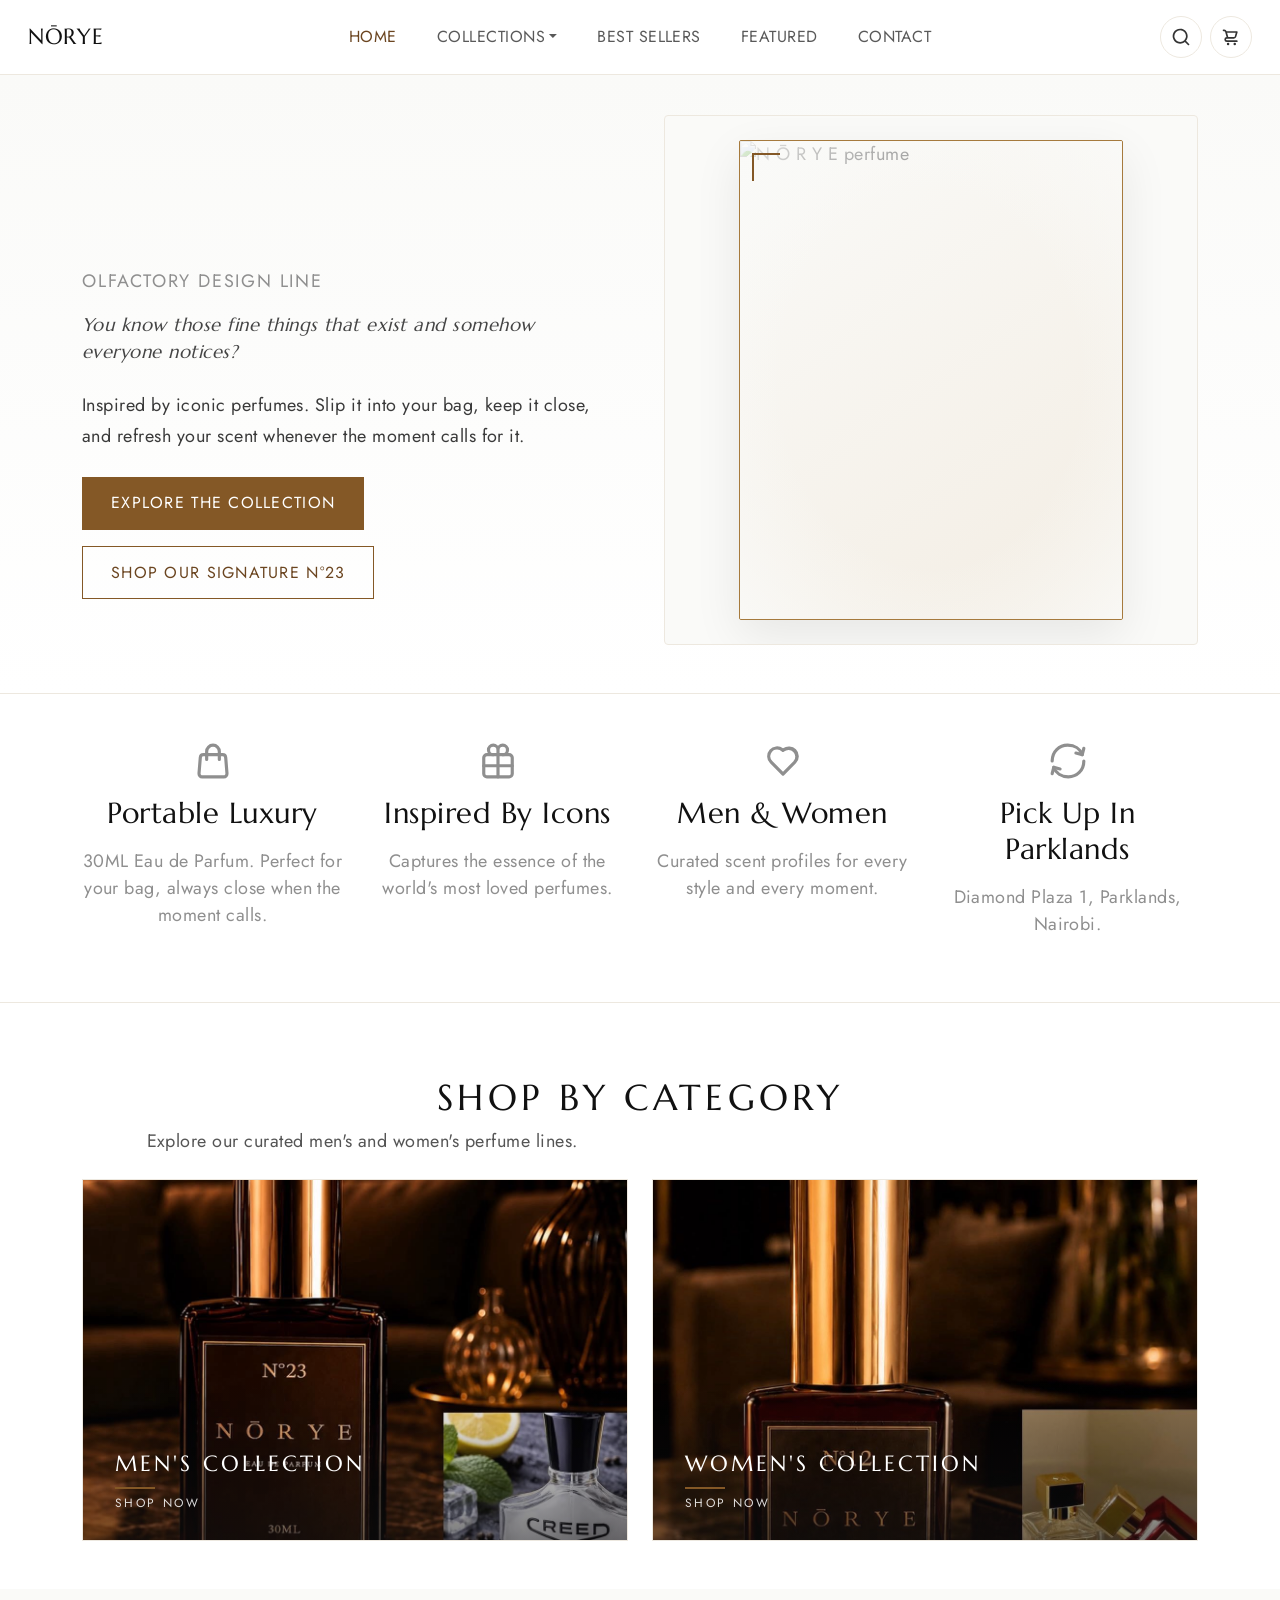
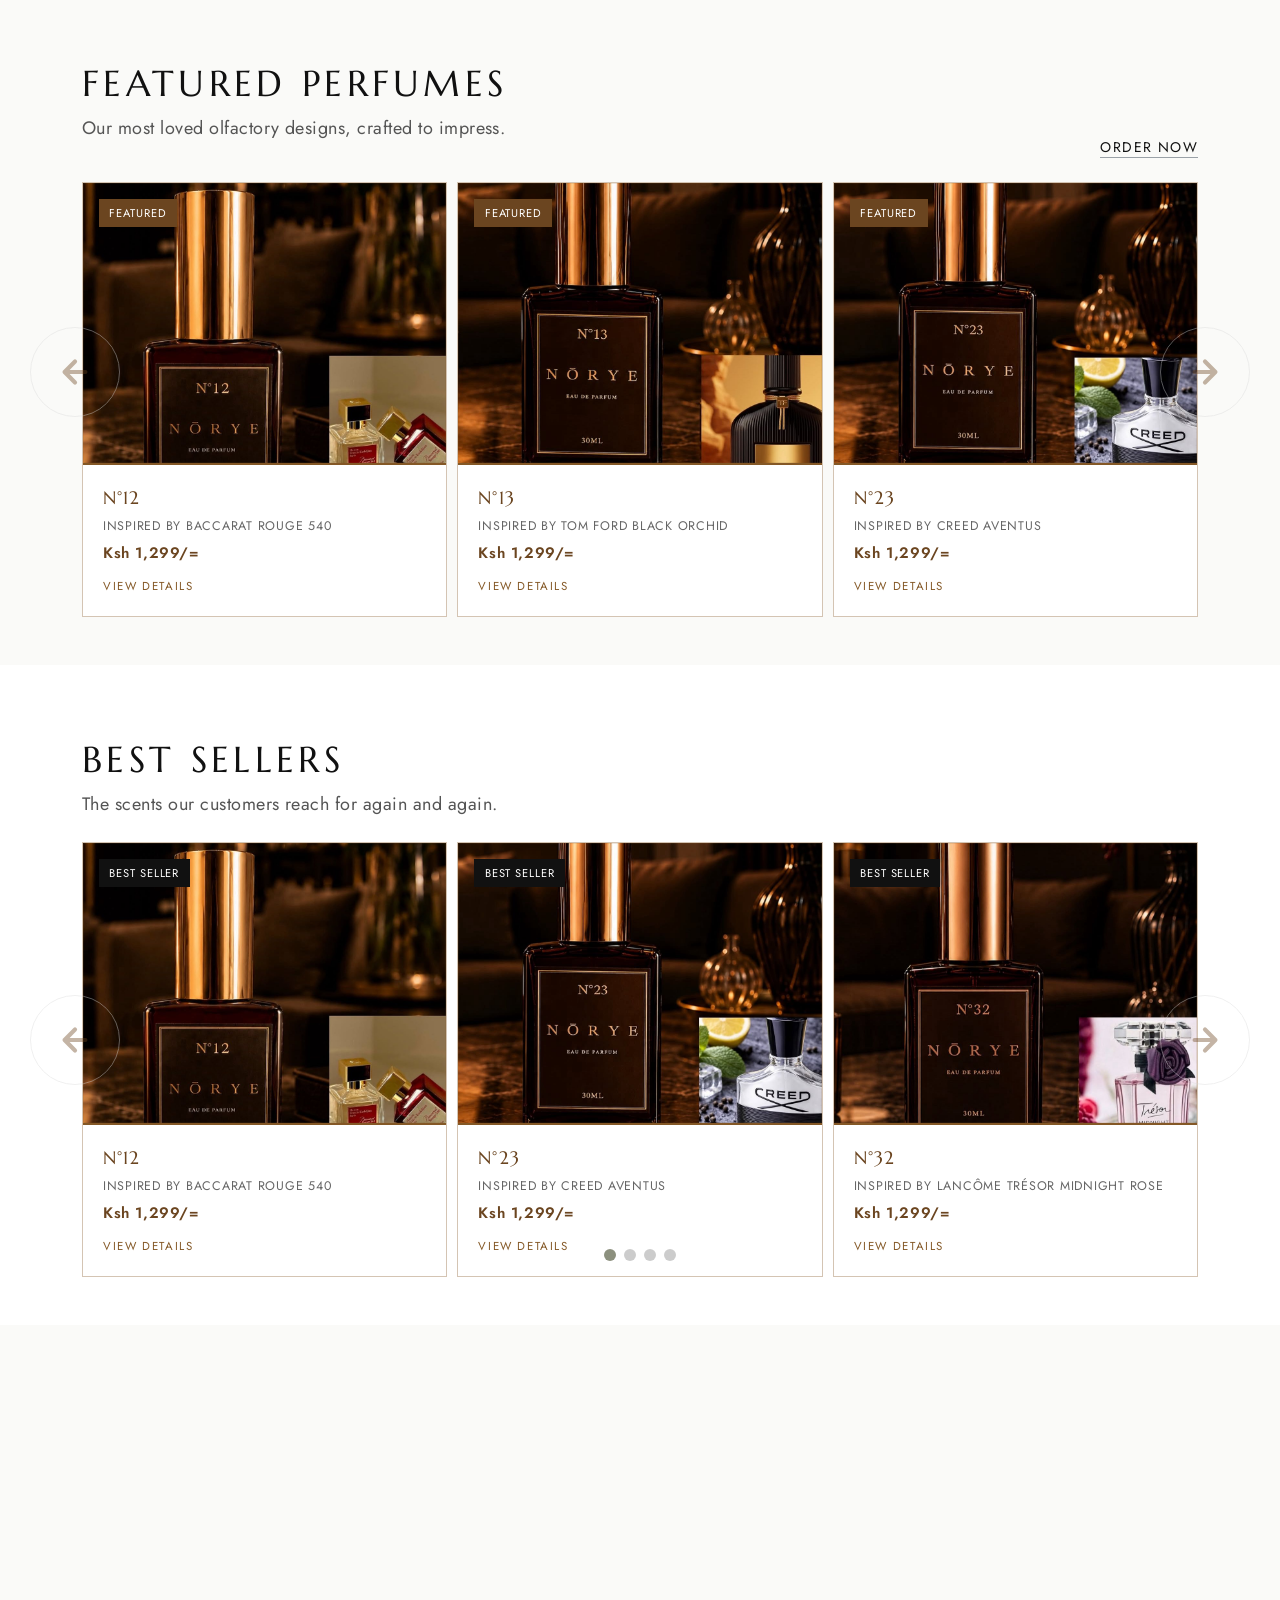
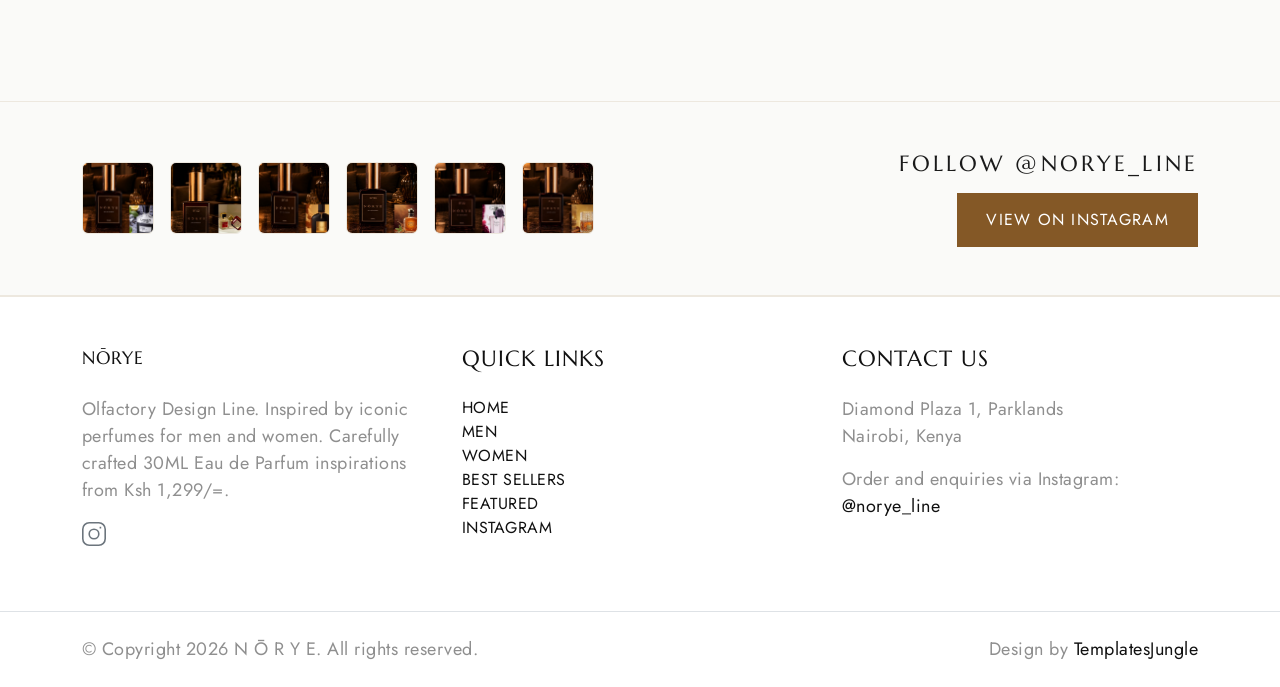
==== commit 6179f5f2: "Replace homepage preloader with horizontal curtain intro animation. Panels slide apart to reveal the" ====
--- a/index.html
+++ b/index.html
@@ -65,8 +65,10 @@
     </defs>
   </svg>
 
-  <div class="preloader text-white fs-6 text-uppercase overflow-hidden">
-    <div class="norye-preloader-brand" aria-hidden="true">
+  <div class="norye-intro text-white fs-6 text-uppercase" id="noryeIntro" aria-hidden="true">
+    <div class="norye-intro-curtain norye-intro-curtain-left"></div>
+    <div class="norye-intro-curtain norye-intro-curtain-right"></div>
+    <div class="norye-intro-brand" aria-hidden="true">
       <span class="norye-preloader-letter">N</span>
       <span class="norye-preloader-letter norye-preloader-o">Ō</span>
       <span class="norye-preloader-letter">R</span>
@@ -183,17 +185,17 @@
   <section id="billboard" class="norye-hero">
     <div class="container">
       <div class="row align-items-center g-5">
-        <div class="col-lg-6 text-center text-lg-start" data-aos="fade-up">
-          <h1 class="section-title norye-hero-title txt-fx domino mb-3" id="hero-title">N Ō R Y E</h1>
-          <p class="text-uppercase letter-spacing-sm mb-3">Olfactory Design Line</p>
-          <p class="norye-hero-tagline mb-4">You know those fine things that exist and somehow everyone notices?</p>
-          <p class="mb-4 norye-body-copy">Inspired by iconic perfumes. Slip it into your bag, keep it close, and refresh your scent whenever the moment calls for it.</p>
-          <div class="d-flex flex-wrap gap-3 justify-content-center justify-content-lg-start">
+        <div class="col-lg-6 text-center text-lg-start">
+          <h1 class="section-title norye-hero-title txt-fx domino mb-3 norye-hero-reveal norye-hero-reveal-1" id="hero-title">N Ō R Y E</h1>
+          <p class="text-uppercase letter-spacing-sm mb-3 norye-hero-reveal norye-hero-reveal-2">Olfactory Design Line</p>
+          <p class="norye-hero-tagline mb-4 norye-hero-reveal norye-hero-reveal-3">You know those fine things that exist and somehow everyone notices?</p>
+          <p class="mb-4 norye-body-copy norye-hero-reveal norye-hero-reveal-4">Inspired by iconic perfumes. Slip it into your bag, keep it close, and refresh your scent whenever the moment calls for it.</p>
+          <div class="d-flex flex-wrap gap-3 justify-content-center justify-content-lg-start norye-hero-reveal norye-hero-reveal-5">
             <a href="#featured" class="btn btn-norye-gold">Explore the Collection</a>
             <a href="product.html?code=n23" class="btn btn-norye-outline">Shop Our Signature N°23</a>
           </div>
         </div>
-        <div class="col-lg-6" data-aos="fade-up" data-aos-delay="200">
+        <div class="col-lg-6 norye-hero-reveal norye-hero-reveal-6" data-aos="fade-up" data-aos-delay="200">
           <div class="norye-hero-image">
             <div class="norye-hero-media">
               <img id="hero-product-gif"
--- a/style.css
+++ b/style.css
@@ -269,33 +269,61 @@
 
 /* end of Bootstrap Color Theme */
 
-/* preloader */
-.preloader {
+/* homepage curtain intro */
+.norye-intro {
   position: fixed;
-  z-index: 99;
+  inset: 0;
+  z-index: 9999;
+  pointer-events: all;
+}
+
+.norye-intro-curtain {
+  position: absolute;
+  top: 0;
+  width: 50%;
+  height: 100%;
   background: #111;
-  width: 100vw;
-  height: 100vh;
+  transition: transform 0.85s cubic-bezier(0.77, 0, 0.175, 1);
+}
+
+.norye-intro-curtain-left {
+  left: 0;
+}
+
+.norye-intro-curtain-right {
+  right: 0;
+}
+
+.norye-intro.is-opening .norye-intro-curtain-left {
+  transform: translateX(-100%);
+}
+
+.norye-intro.is-opening .norye-intro-curtain-right {
+  transform: translateX(100%);
+}
+
+.norye-intro-brand {
+  position: absolute;
+  inset: 0;
   display: flex;
   align-items: center;
   justify-content: center;
-  transition: height 0.8s cubic-bezier(0.075, 0.82, 0.165, 1);
-}
-
-.preloader.loaded {
-  height: 0;
-  overflow: hidden;
-  pointer-events: none;
-  visibility: hidden;
-}
-
-.norye-preloader-brand {
-  display: flex;
-  align-items: center;
-  gap: 0;
+  z-index: 2;
   font-family: var(--heading-font);
   font-size: clamp(2rem, 6vw, 3.25rem);
   letter-spacing: 0.06em;
+  transition: opacity 0.4s ease;
+}
+
+.norye-intro.is-opening .norye-intro-brand {
+  opacity: 0;
+}
+
+.norye-intro.is-done {
+  opacity: 0;
+  visibility: hidden;
+  pointer-events: none;
+  transition: opacity 0.3s ease, visibility 0s 0.3s;
 }
 
 .norye-preloader-letter {
@@ -321,17 +349,60 @@
   }
 }
 
-body.homepage.norye-loading > :not(.preloader) {
+.norye-hero-reveal {
   opacity: 0;
-}
-
-body.homepage.norye-ready > :not(.preloader) {
+  transform: translateY(18px);
+}
+
+body.homepage.norye-ready .norye-hero-reveal {
+  animation: noryeHeroReveal 0.7s ease forwards;
+}
+
+body.homepage.norye-ready .norye-hero-reveal-1 { animation-delay: 0.05s; }
+body.homepage.norye-ready .norye-hero-reveal-2 { animation-delay: 0.15s; }
+body.homepage.norye-ready .norye-hero-reveal-3 { animation-delay: 0.25s; }
+body.homepage.norye-ready .norye-hero-reveal-4 { animation-delay: 0.35s; }
+body.homepage.norye-ready .norye-hero-reveal-5 { animation-delay: 0.45s; }
+body.homepage.norye-ready .norye-hero-reveal-6 { animation-delay: 0.55s; }
+
+@keyframes noryeHeroReveal {
+  to {
+    opacity: 1;
+    transform: translateY(0);
+  }
+}
+
+body.homepage.norye-loading > :not(.norye-intro) {
+  opacity: 0;
+}
+
+body.homepage.norye-ready > :not(.norye-intro) {
   opacity: 1;
   transition: opacity 0.55s ease 0.05s;
 }
 
 body.homepage.norye-loading {
   overflow: hidden;
+}
+
+@media (prefers-reduced-motion: reduce) {
+  .norye-intro-curtain {
+    transition: none;
+  }
+
+  .norye-intro-brand {
+    transition: none;
+  }
+
+  .norye-hero-reveal {
+    animation: none !important;
+    opacity: 1;
+    transform: none;
+  }
+
+  body.homepage.norye-ready > :not(.norye-intro) {
+    transition: none;
+  }
 }
 
 body.collection-page.norye-page-loading,
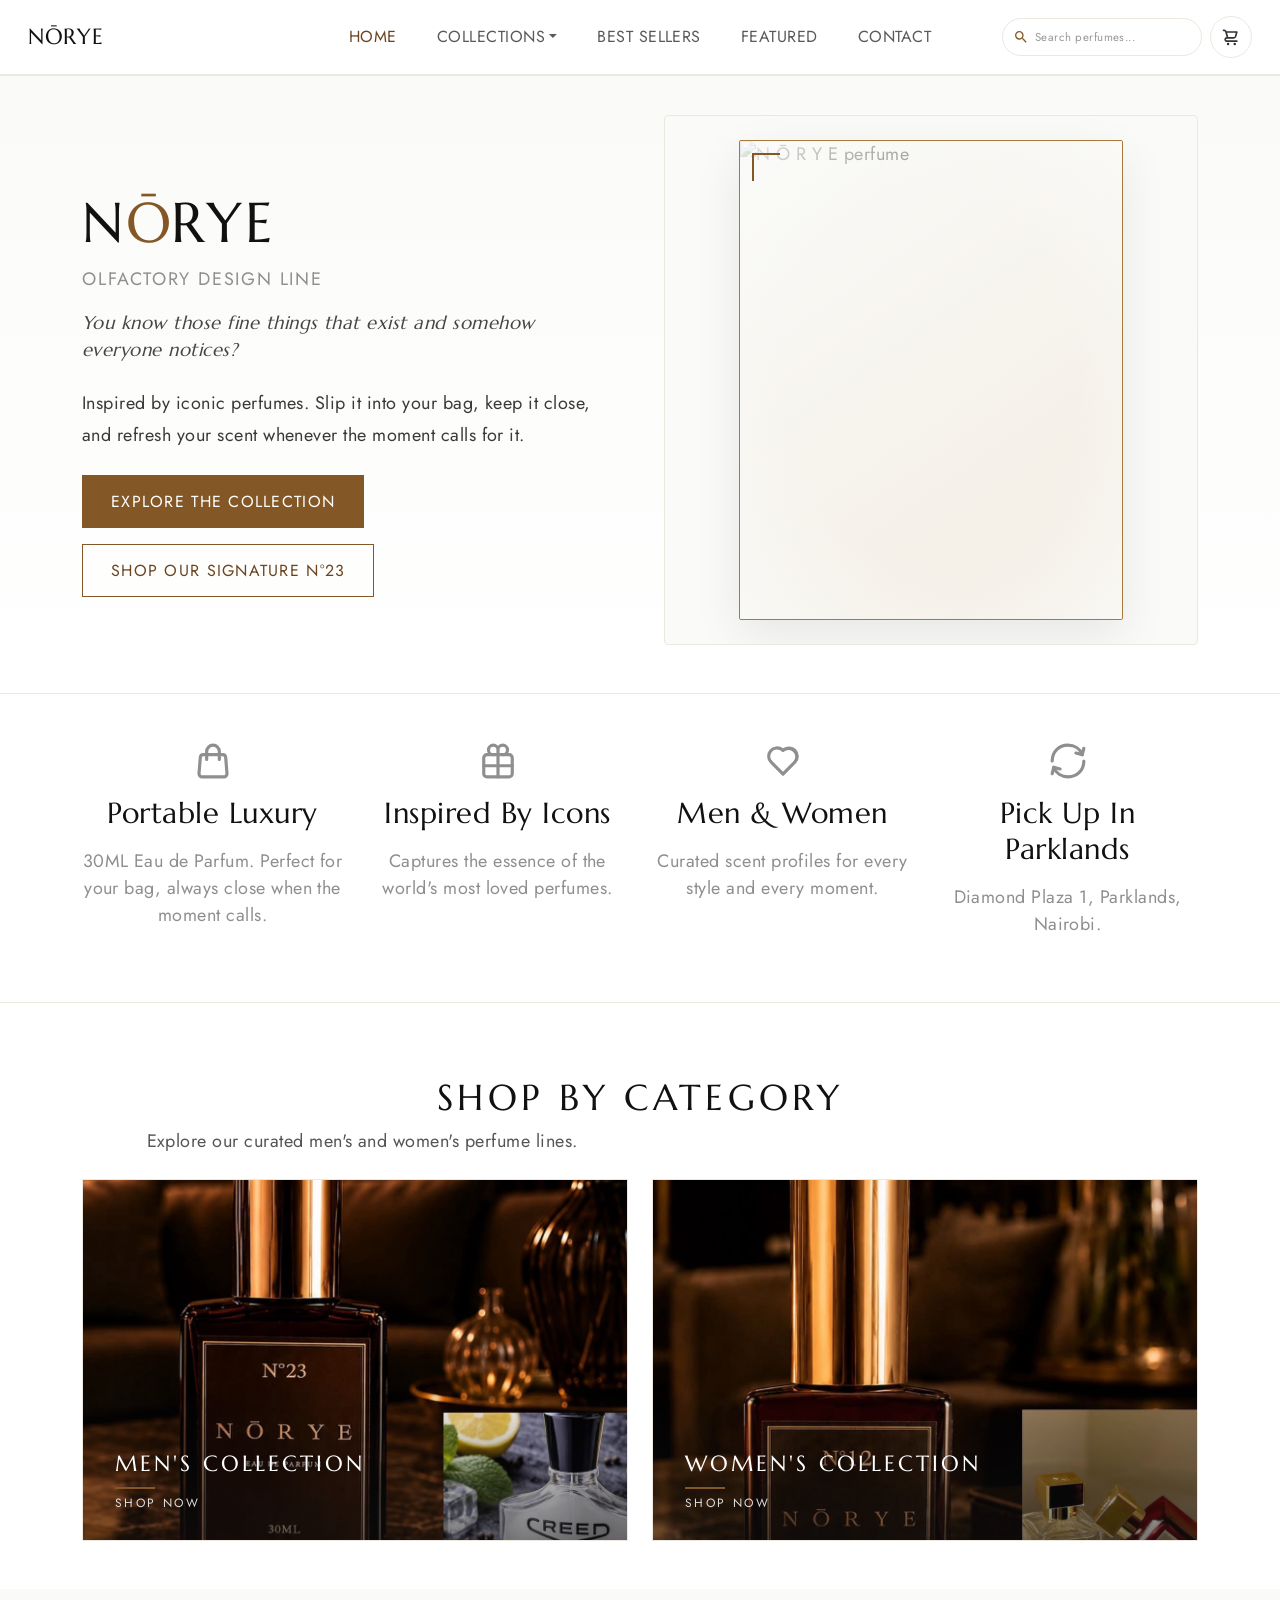
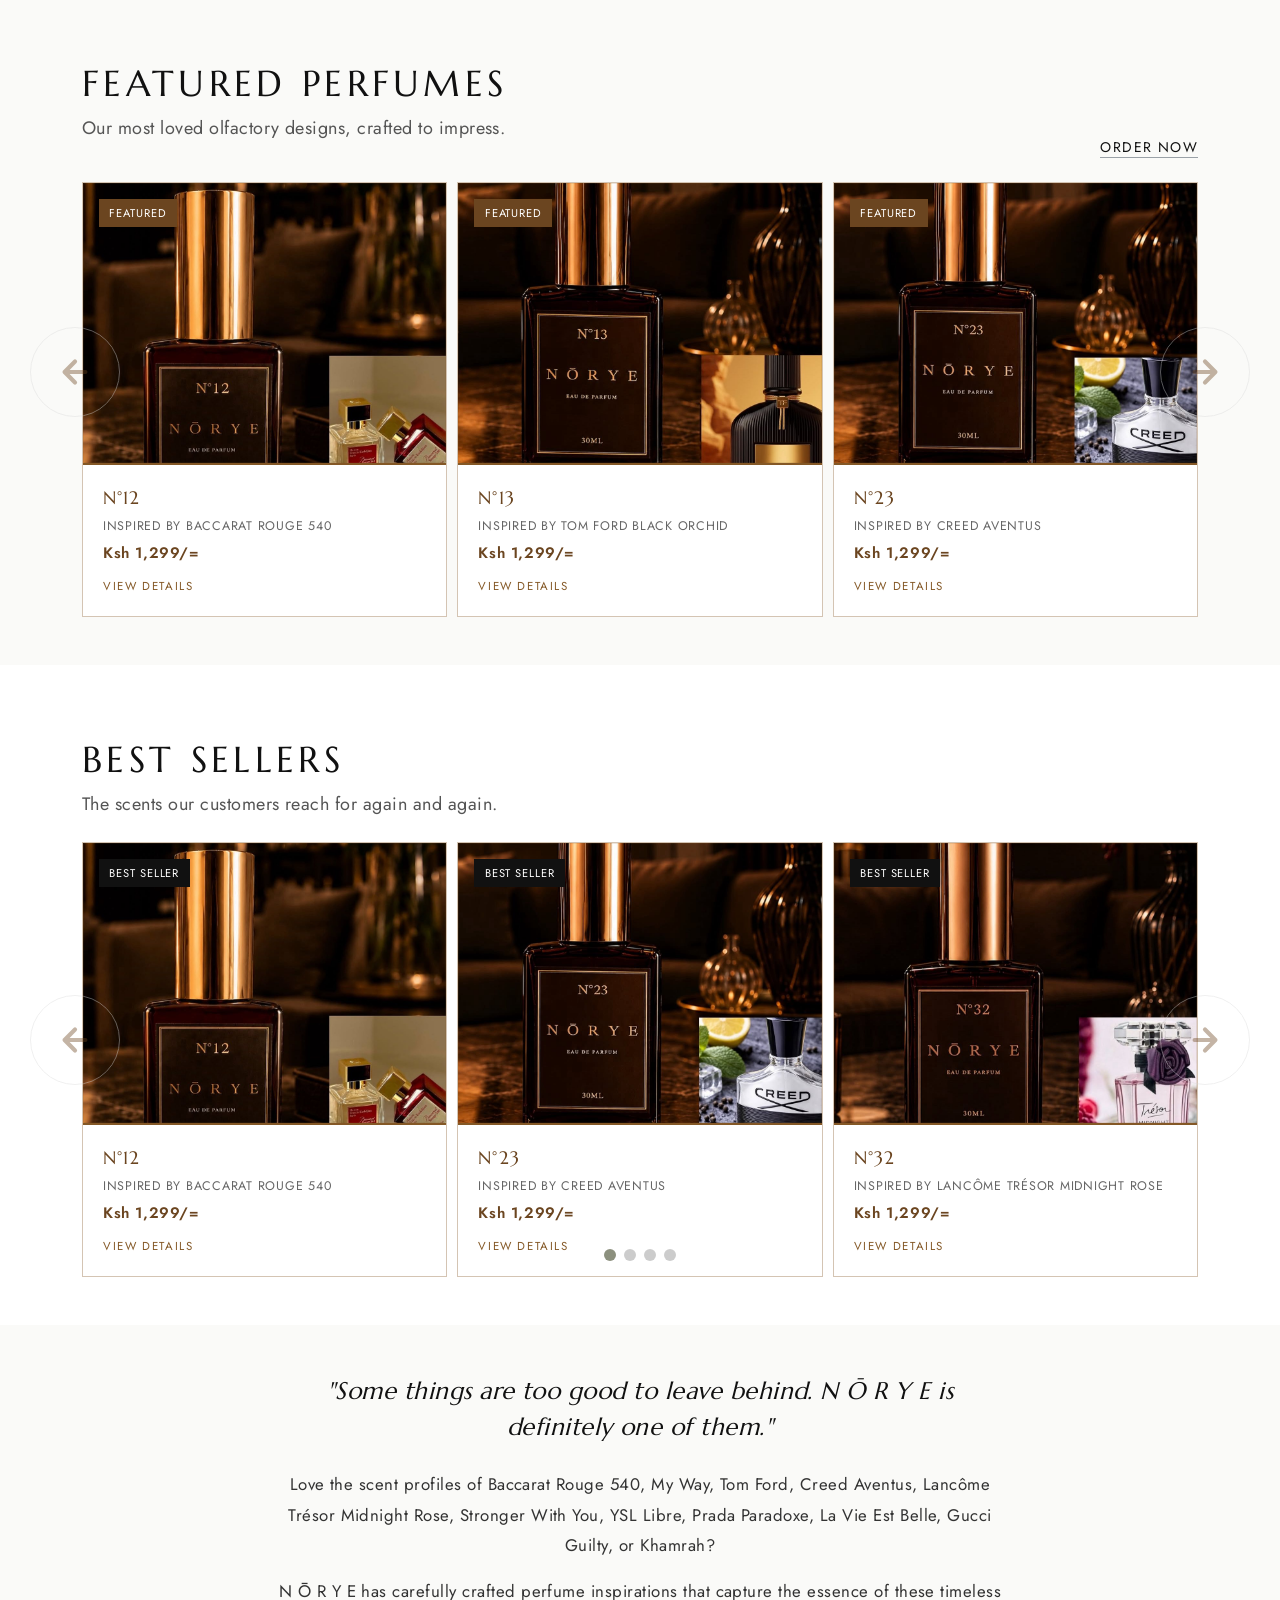
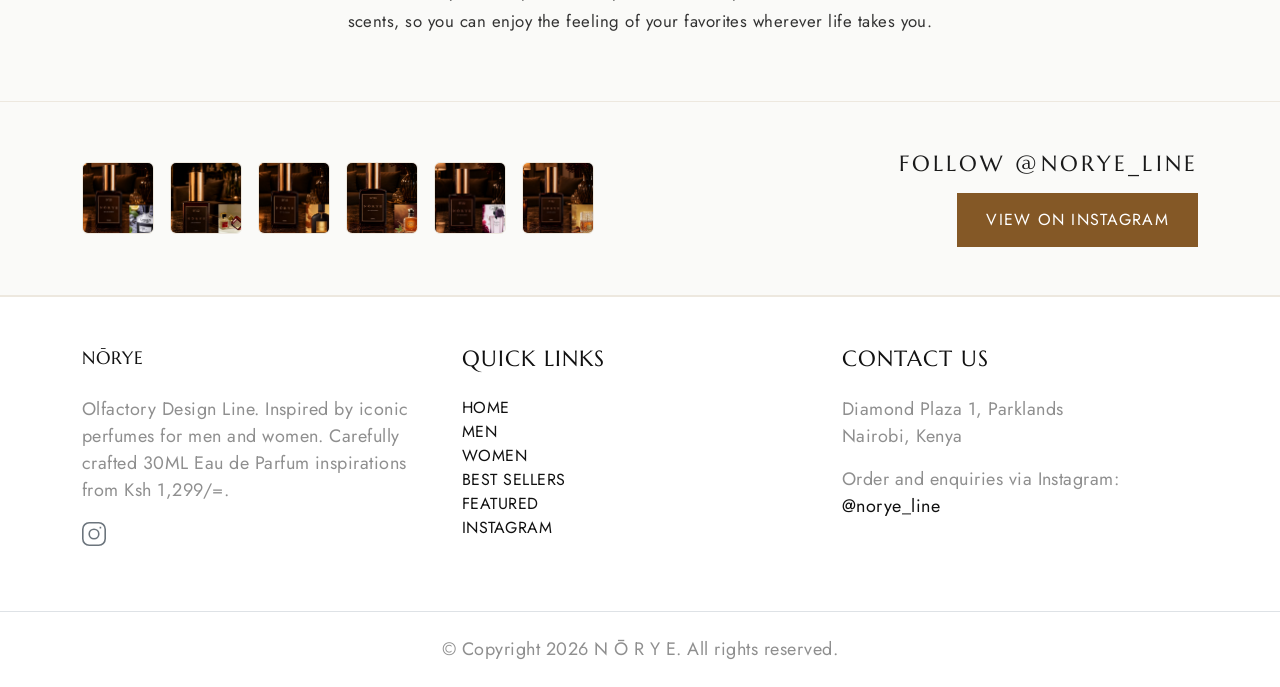
==== commit 9bdbb4f1: "Fix hero title, sticky nav, inline search, footer, and realistic curtain. Show compact NŌRYE above t" ====
--- a/index.html
+++ b/index.html
@@ -66,8 +66,13 @@
   </svg>
 
   <div class="norye-intro text-white fs-6 text-uppercase" id="noryeIntro" aria-hidden="true">
-    <div class="norye-intro-curtain norye-intro-curtain-left"></div>
-    <div class="norye-intro-curtain norye-intro-curtain-right"></div>
+    <div class="norye-intro-curtain norye-intro-curtain-left">
+      <div class="norye-intro-curtain-fold"></div>
+    </div>
+    <div class="norye-intro-curtain norye-intro-curtain-right">
+      <div class="norye-intro-curtain-fold"></div>
+    </div>
+    <div class="norye-intro-seam" aria-hidden="true"></div>
     <div class="norye-intro-brand" aria-hidden="true">
       <span class="norye-preloader-letter">N</span>
       <span class="norye-preloader-letter norye-preloader-o">Ō</span>
@@ -116,7 +121,7 @@
     </div>
   </div>
 
-  <nav class="navbar navbar-expand-lg bg-light text-uppercase fs-6 p-3 border-bottom align-items-center">
+  <nav class="navbar navbar-expand-lg bg-light text-uppercase fs-6 p-3 border-bottom align-items-center sticky-top norye-navbar-sticky">
     <div class="container-fluid">
       <div class="norye-navbar-inner">
         <a class="navbar-brand" href="index.html">
@@ -137,10 +142,11 @@
         </ul>
         <div class="norye-navbar-actions">
           <ul class="list-unstyled d-none d-lg-flex m-0 align-items-center gap-2 norye-nav-actions">
-            <li class="norye-nav-action">
-              <button type="button" class="norye-nav-btn search-button" aria-label="Search">
-                <svg width="20" height="20" viewBox="0 0 24 24"><use xlink:href="#search"></use></svg>
-              </button>
+            <li class="norye-nav-action norye-nav-search-wrap">
+              <div class="norye-nav-search">
+                <input type="search" id="nav-search-input" class="norye-nav-search-input" placeholder="Search perfumes..." aria-label="Search perfumes" autocomplete="off">
+                <ul class="norye-nav-search-results" id="nav-search-results" hidden></ul>
+              </div>
             </li>
             <li class="norye-nav-action">
               <button type="button" class="norye-nav-btn" data-bs-toggle="offcanvas" data-bs-target="#offcanvasCart" aria-controls="offcanvasCart" aria-label="Cart">
@@ -186,7 +192,7 @@
     <div class="container">
       <div class="row align-items-center g-5">
         <div class="col-lg-6 text-center text-lg-start">
-          <h1 class="section-title norye-hero-title txt-fx domino mb-3 norye-hero-reveal norye-hero-reveal-1" id="hero-title">N Ō R Y E</h1>
+          <h1 class="section-title norye-hero-title mb-2 norye-hero-reveal norye-hero-reveal-1" id="hero-title">N<span class="norye-o">Ō</span>RYE</h1>
           <p class="text-uppercase letter-spacing-sm mb-3 norye-hero-reveal norye-hero-reveal-2">Olfactory Design Line</p>
           <p class="norye-hero-tagline mb-4 norye-hero-reveal norye-hero-reveal-3">You know those fine things that exist and somehow everyone notices?</p>
           <p class="mb-4 norye-body-copy norye-hero-reveal norye-hero-reveal-4">Inspired by iconic perfumes. Slip it into your bag, keep it close, and refresh your scent whenever the moment calls for it.</p>
@@ -386,14 +392,7 @@
     </div>
     <div class="border-top py-4">
       <div class="container">
-        <div class="row">
-          <div class="col-md-6">
-            <p class="mb-0">© Copyright 2026 N Ō R Y E. All rights reserved.</p>
-          </div>
-          <div class="col-md-6 text-md-end">
-            <p class="mb-0">Design by <a href="https://templatesjungle.com" target="_blank" rel="noopener">TemplatesJungle</a></p>
-          </div>
-        </div>
+        <p class="mb-0 text-center">© Copyright 2026 N Ō R Y E. All rights reserved.</p>
       </div>
     </div>
   </footer>
--- a/style.css
+++ b/style.css
@@ -282,24 +282,74 @@
   top: 0;
   width: 50%;
   height: 100%;
-  background: #111;
+  background: linear-gradient(135deg, #1c1814 0%, #12100e 45%, #0d0c0b 100%);
+  overflow: hidden;
   transition: transform 0.85s cubic-bezier(0.77, 0, 0.175, 1);
+}
+
+.norye-intro-curtain::after {
+  content: "";
+  position: absolute;
+  inset: 0;
+  background: linear-gradient(125deg, rgba(255, 255, 255, 0.06) 0%, transparent 40%, rgba(0, 0, 0, 0.15) 100%);
+  pointer-events: none;
+}
+
+.norye-intro-curtain-fold {
+  position: absolute;
+  inset: 0;
+  background:
+    repeating-linear-gradient(
+      90deg,
+      rgba(0, 0, 0, 0.18) 0,
+      rgba(0, 0, 0, 0.18) 1px,
+      transparent 1px,
+      transparent 28px
+    ),
+    repeating-linear-gradient(
+      90deg,
+      rgba(255, 255, 255, 0.03) 0,
+      rgba(255, 255, 255, 0.03) 1px,
+      transparent 1px,
+      transparent 56px
+    );
+  opacity: 0.85;
+  pointer-events: none;
 }
 
 .norye-intro-curtain-left {
   left: 0;
+  box-shadow: inset -10px 0 28px rgba(0, 0, 0, 0.5);
 }
 
 .norye-intro-curtain-right {
   right: 0;
+  box-shadow: inset 10px 0 28px rgba(0, 0, 0, 0.5);
+}
+
+.norye-intro-seam {
+  position: absolute;
+  top: 0;
+  left: 50%;
+  width: 6px;
+  height: 100%;
+  margin-left: -3px;
+  background: linear-gradient(90deg, rgba(0, 0, 0, 0.6), rgba(0, 0, 0, 0.85), rgba(0, 0, 0, 0.6));
+  z-index: 1;
+  pointer-events: none;
+  transition: opacity 0.4s ease;
+}
+
+.norye-intro.is-opening .norye-intro-seam {
+  opacity: 0;
 }
 
 .norye-intro.is-opening .norye-intro-curtain-left {
-  transform: translateX(-100%);
+  transform: translateX(-100%) scaleX(1.02);
 }
 
 .norye-intro.is-opening .norye-intro-curtain-right {
-  transform: translateX(100%);
+  transform: translateX(100%) scaleX(1.02);
 }
 
 .norye-intro-brand {
@@ -1750,6 +1800,10 @@
   font-size: clamp(2rem, 5vw, 3.5rem);
 }
 
+#hero-title .norye-o {
+  color: var(--norye-gold);
+}
+
 .letter-spacing-sm {
   letter-spacing: 0.1em;
 }
@@ -1826,6 +1880,14 @@
 .navbar.bg-light {
   background: var(--norye-white) !important;
   border-bottom: 1px solid var(--norye-border) !important;
+}
+
+.norye-navbar-sticky {
+  position: sticky;
+  top: 0;
+  z-index: 1030;
+  background: var(--norye-white);
+  box-shadow: 0 1px 0 var(--norye-border);
 }
 
 .nav-link.active,
@@ -2749,6 +2811,82 @@
 }
 
 /* Navbar action buttons */
+.norye-nav-search-wrap {
+  position: relative;
+}
+
+.norye-nav-search {
+  position: relative;
+}
+
+.norye-nav-search-input {
+  width: 200px;
+  height: 38px;
+  padding: 0 0.85rem 0 2rem;
+  border: 1px solid var(--norye-border);
+  border-radius: 999px;
+  background: #fff url("data:image/svg+xml,%3Csvg xmlns='http://www.w3.org/2000/svg' width='16' height='16' fill='%23885826' viewBox='0 0 24 24'%3E%3Cpath d='M15.5 14h-.79l-.28-.27A6.471 6.471 0 0 0 16 9.5 6.5 6.5 0 1 0 9.5 16c1.61 0 3.09-.59 4.23-1.57l.27.28v.79l5 4.99L20.49 19l-4.99-5zm-6 0C7.01 14 5 11.99 5 9.5S7.01 5 9.5 5 14 7.01 14 9.5 11.99 14 9.5 14z'/%3E%3C/svg%3E") no-repeat 0.65rem center;
+  font-size: 0.72rem;
+  letter-spacing: 0.04em;
+  text-transform: none;
+  color: #333;
+  transition: border-color 0.2s ease, box-shadow 0.2s ease;
+}
+
+.norye-nav-search-input::placeholder {
+  color: #999;
+  text-transform: none;
+}
+
+.norye-nav-search-input:focus {
+  outline: none;
+  border-color: var(--norye-gold);
+  box-shadow: 0 0 0 3px rgba(132, 88, 38, 0.12);
+}
+
+.norye-nav-search-results {
+  position: absolute;
+  top: calc(100% + 6px);
+  right: 0;
+  width: 280px;
+  max-height: 320px;
+  overflow-y: auto;
+  margin: 0;
+  padding: 0.35rem 0;
+  list-style: none;
+  background: #fff;
+  border: 1px solid var(--norye-border);
+  border-radius: 8px;
+  box-shadow: 0 8px 24px rgba(0, 0, 0, 0.1);
+  z-index: 1040;
+}
+
+.norye-nav-search-results .cat-list-item {
+  padding: 0;
+}
+
+.norye-nav-search-results .cat-list-item a {
+  display: block;
+  padding: 0.55rem 1rem;
+  text-decoration: none;
+  color: #333;
+  font-size: 0.78rem;
+  text-transform: none;
+  letter-spacing: 0.03em;
+}
+
+.norye-nav-search-results .cat-list-item a:hover {
+  background: rgba(132, 88, 38, 0.08);
+  color: var(--norye-gold-dark);
+}
+
+.norye-nav-search-results .search-no-results {
+  padding: 0.75rem 1rem;
+  font-size: 0.78rem;
+  color: #666;
+  text-transform: none;
+}
+
 .norye-nav-btn {
   position: relative;
   display: inline-flex;
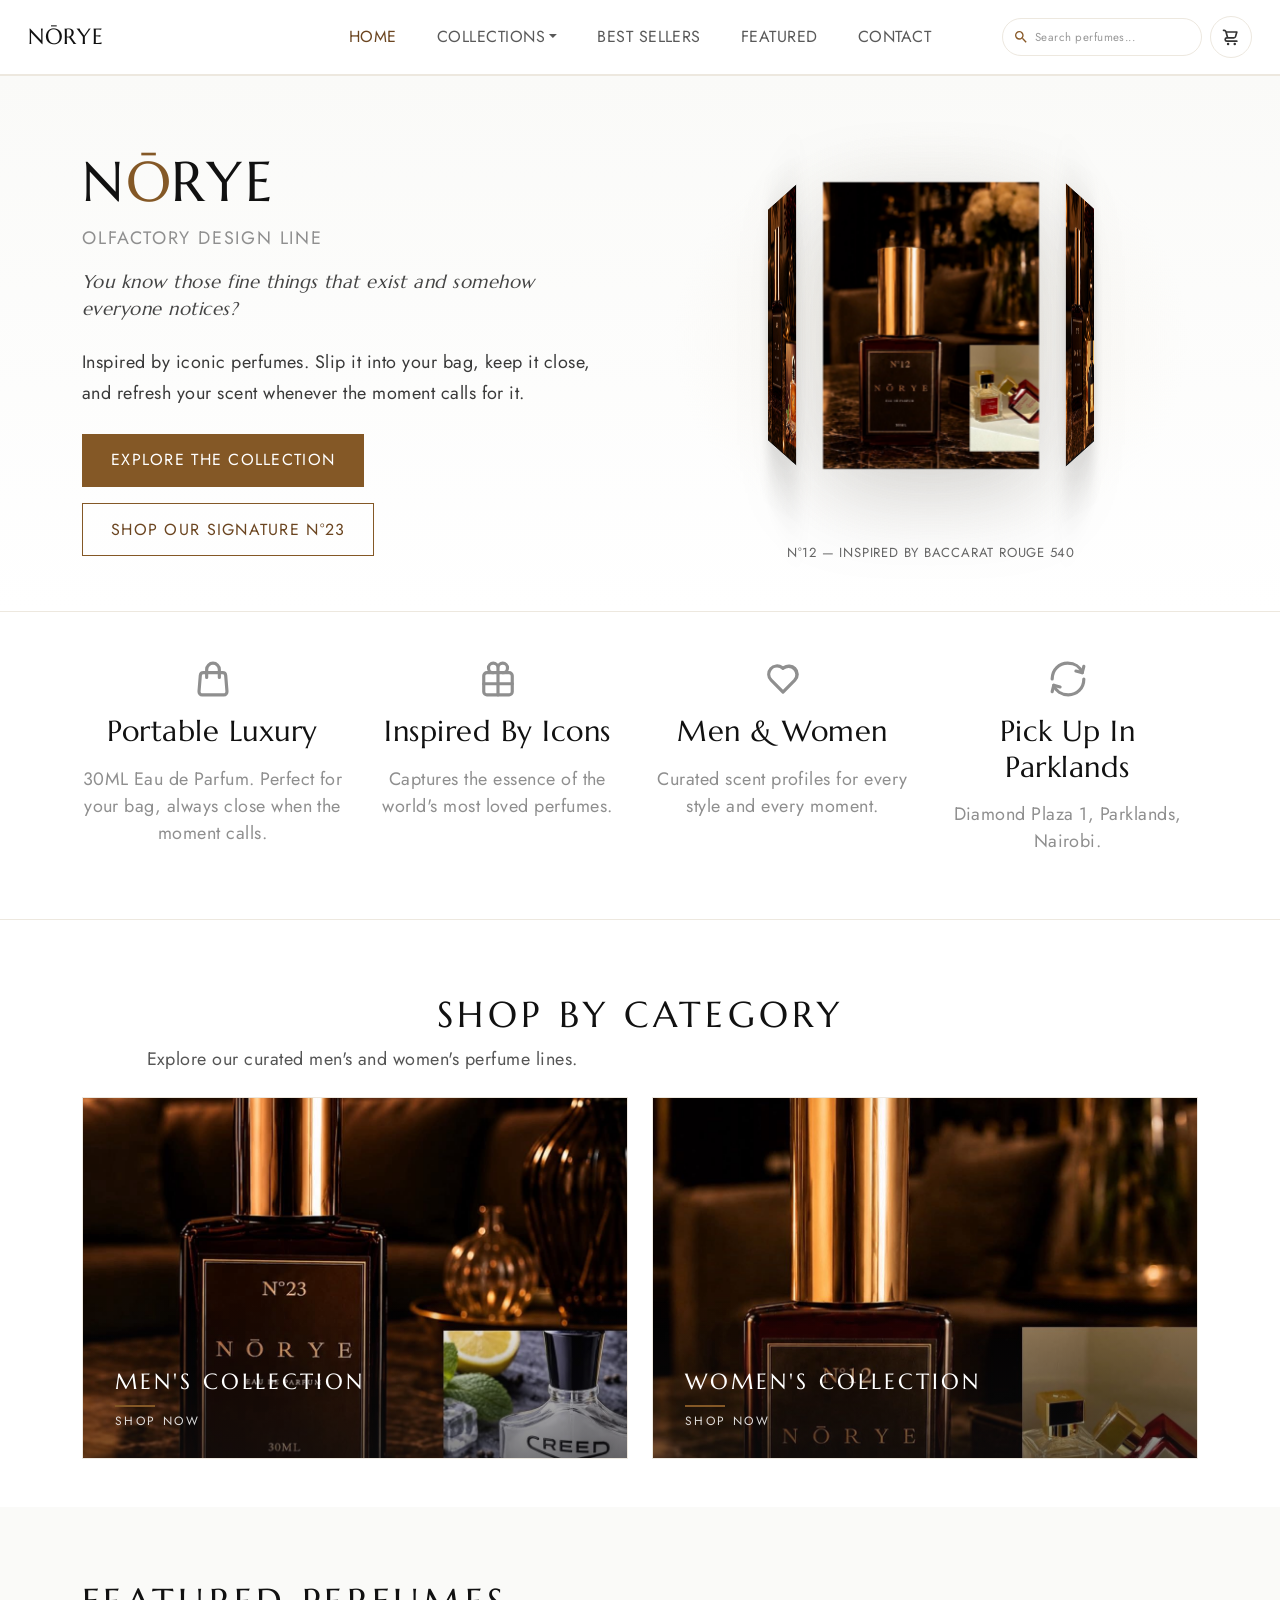
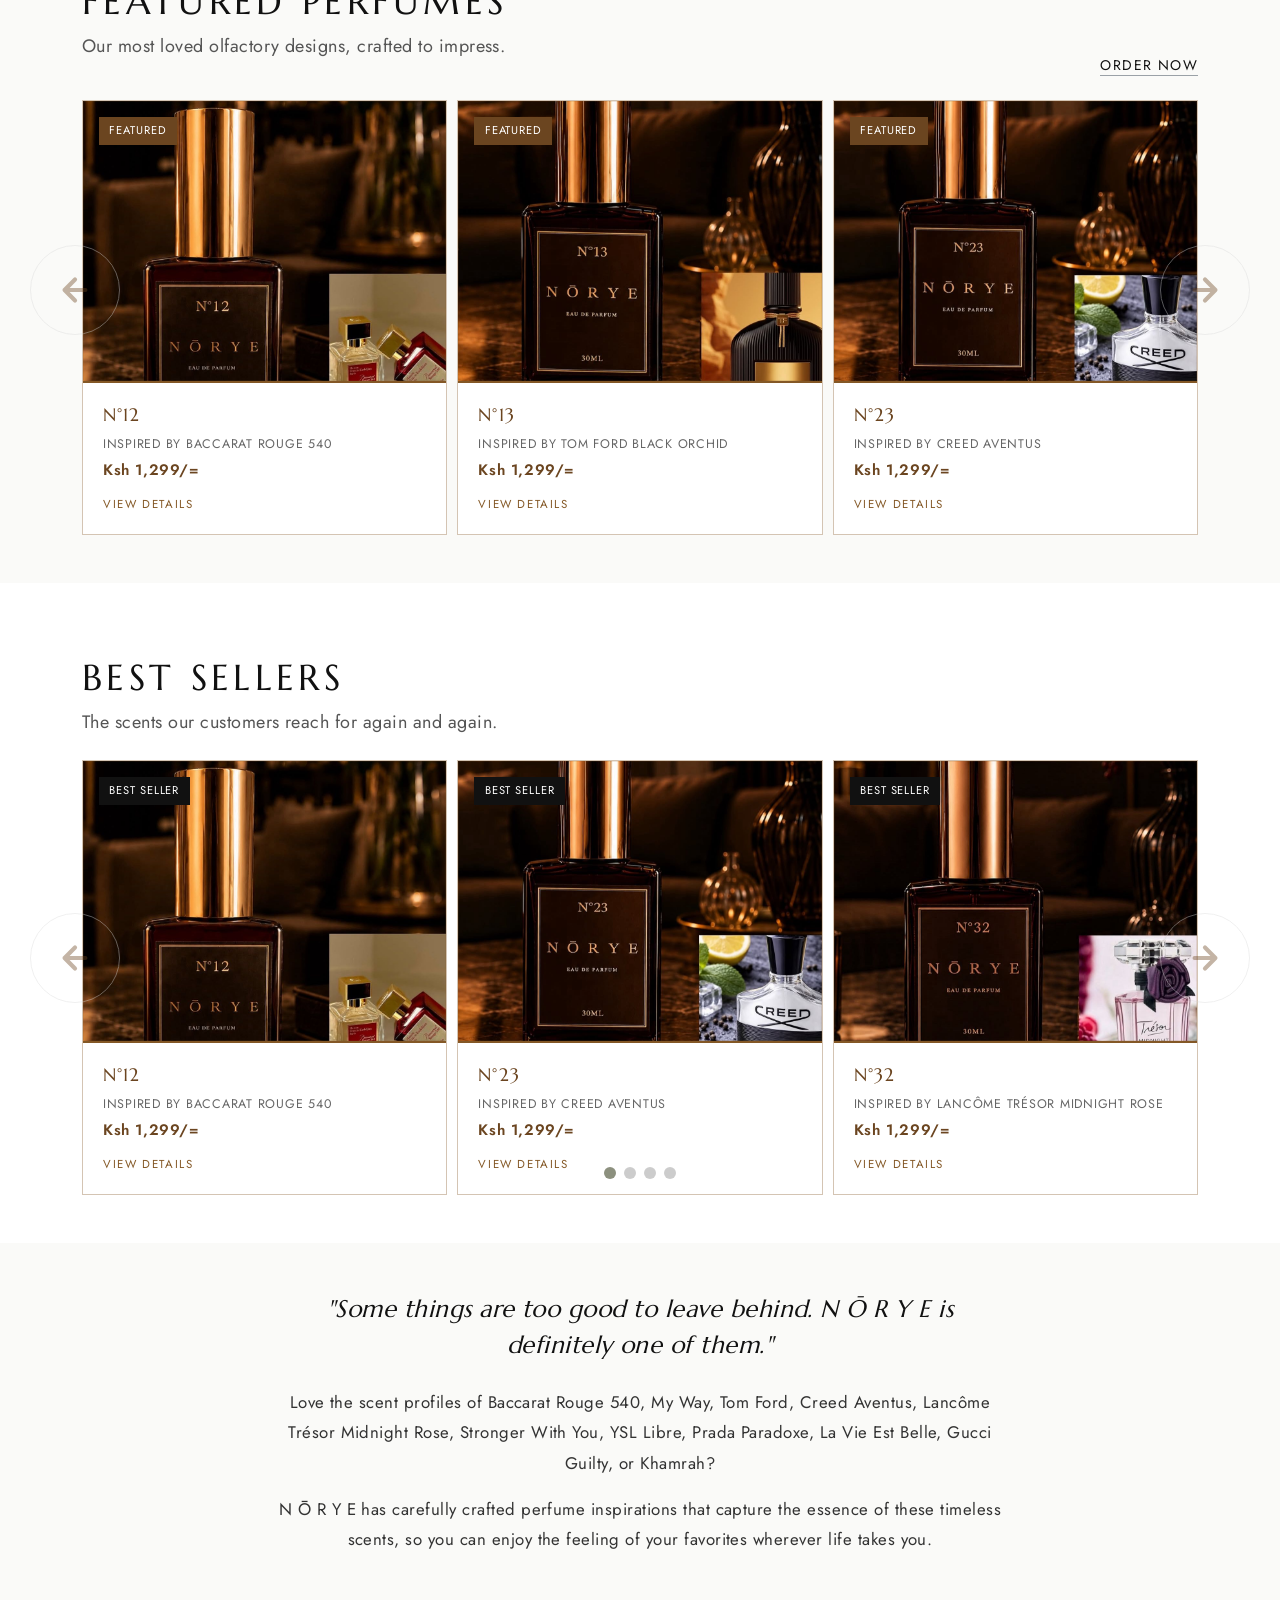
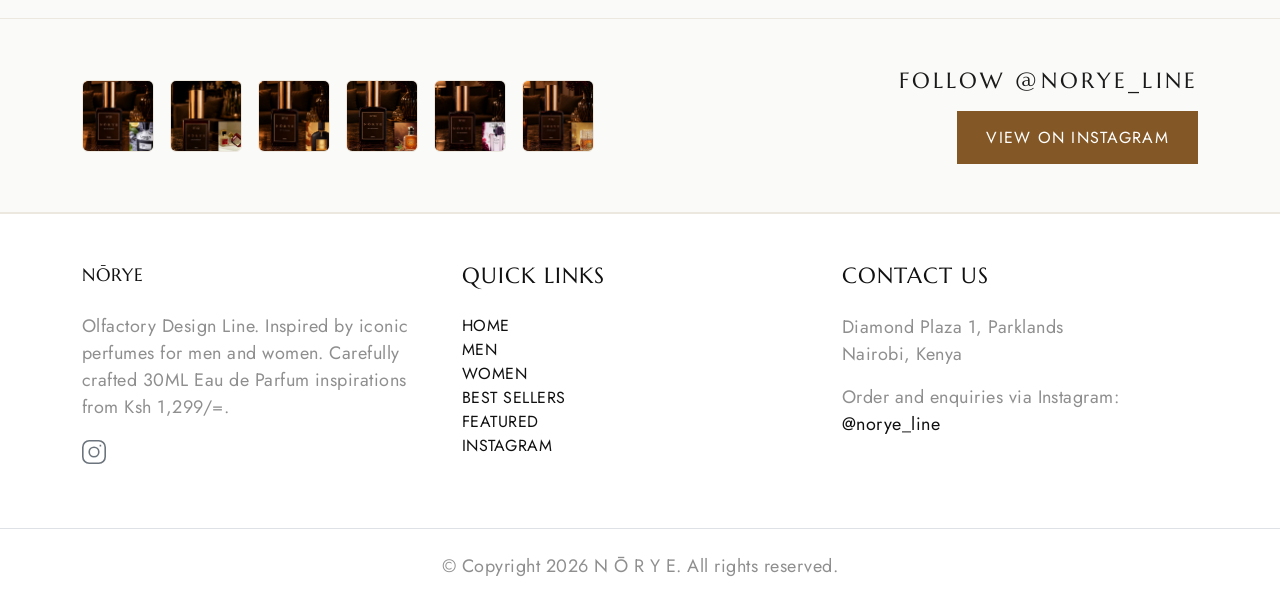
==== commit d3e60386: "Add hero 3D carousel, smooth button easing, and clear cart Remove label. Replace hero GIF with rotat" ====
--- a/index.html
+++ b/index.html
@@ -98,25 +98,37 @@
 
   <div class="offcanvas offcanvas-end norye-cart-panel" data-bs-scroll="true" data-bs-backdrop="false" tabindex="-1" id="offcanvasCart" aria-labelledby="cartOffcanvasLabel">
     <div class="offcanvas-header">
-      <h5 class="offcanvas-title text-uppercase" id="cartOffcanvasLabel">Your Cart</h5>
+      <div>
+        <h5 class="offcanvas-title text-uppercase" id="cartOffcanvasLabel">Your Bag</h5>
+        <p class="norye-cart-header-meta" id="cart-item-count-label"></p>
+      </div>
       <button type="button" class="btn-close" data-bs-dismiss="offcanvas" aria-label="Close"></button>
     </div>
-    <div class="offcanvas-body d-flex flex-column">
-      <div id="cart-empty" class="text-center py-4">Your cart is empty</div>
-      <ul class="list-group mb-3" id="cart-items-list"></ul>
-      <div id="cart-footer" class="norye-cart-footer" style="display: none;">
-        <form id="cart-checkout-form" class="norye-checkout-form">
-          <input type="text" id="checkout-name" class="form-control" placeholder="Full name" required>
-          <input type="tel" id="checkout-phone" class="form-control" placeholder="Phone (WhatsApp)" required>
-          <input type="text" id="checkout-location" class="form-control" placeholder="Delivery location" required>
-          <textarea id="checkout-notes" class="form-control" rows="2" placeholder="Notes (optional)"></textarea>
-        </form>
-        <p id="checkout-error" class="norye-checkout-error" role="alert"></p>
-        <div class="d-flex justify-content-between mb-3 px-1">
-          <span>Total (KES)</span>
-          <strong id="cart-total">Ksh 0</strong>
-        </div>
-        <button type="button" id="cart-order-btn" class="btn btn-norye-gold w-100">Order on WhatsApp</button>
+    <div class="offcanvas-body norye-cart-body">
+      <div id="cart-empty" class="norye-cart-empty">
+        <p class="norye-cart-empty-title">Your bag is empty</p>
+        <p class="norye-cart-empty-text">Discover our signature scents.</p>
+        <a href="index.html#featured" class="btn btn-norye-outline btn-sm" data-bs-dismiss="offcanvas">Shop now</a>
+      </div>
+      <div id="cart-content" class="norye-cart-content" hidden>
+        <ul class="norye-cart-items" id="cart-items-list"></ul>
+        <div id="cart-footer" class="norye-cart-footer">
+          <form id="cart-checkout-form" class="norye-checkout-form" novalidate>
+            <h6 class="norye-cart-checkout-title">Delivery details</h6>
+            <div class="norye-checkout-grid">
+              <input type="text" id="checkout-name" class="form-control norye-checkout-input" placeholder="Full name" required autocomplete="name">
+              <input type="tel" id="checkout-phone" class="form-control norye-checkout-input" placeholder="WhatsApp number" required autocomplete="tel">
+              <input type="text" id="checkout-location" class="form-control norye-checkout-input norye-checkout-full" placeholder="Delivery location" required autocomplete="off">
+              <input type="text" id="checkout-notes" class="form-control norye-checkout-input norye-checkout-full" placeholder="Order notes (optional)">
+            </div>
+          </form>
+          <p id="checkout-error" class="norye-checkout-error" role="alert"></p>
+          <div class="norye-cart-summary">
+            <span>Total</span>
+            <strong id="cart-total">Ksh 0</strong>
+          </div>
+          <button type="button" id="cart-order-btn" class="btn btn-norye-gold w-100 norye-cart-order-btn">Complete order on WhatsApp</button>
+        </div>
       </div>
     </div>
   </div>
@@ -196,7 +208,7 @@
           <p class="text-uppercase letter-spacing-sm mb-3 norye-hero-reveal norye-hero-reveal-2">Olfactory Design Line</p>
           <p class="norye-hero-tagline mb-4 norye-hero-reveal norye-hero-reveal-3">You know those fine things that exist and somehow everyone notices?</p>
           <p class="mb-4 norye-body-copy norye-hero-reveal norye-hero-reveal-4">Inspired by iconic perfumes. Slip it into your bag, keep it close, and refresh your scent whenever the moment calls for it.</p>
-          <div class="d-flex flex-wrap gap-3 justify-content-center justify-content-lg-start norye-hero-reveal norye-hero-reveal-5">
+          <div class="d-flex flex-wrap gap-3 justify-content-center justify-content-lg-start norye-hero-reveal norye-hero-reveal-5 norye-btn-pair">
             <a href="#featured" class="btn btn-norye-gold">Explore the Collection</a>
             <a href="product.html?code=n23" class="btn btn-norye-outline">Shop Our Signature N°23</a>
           </div>
@@ -204,11 +216,12 @@
         <div class="col-lg-6 norye-hero-reveal norye-hero-reveal-6" data-aos="fade-up" data-aos-delay="200">
           <div class="norye-hero-image">
             <div class="norye-hero-media">
-              <img id="hero-product-gif"
-                   src="https://media.giphy.com/media/QCLNBIUOoBopaynxKY/giphy.gif"
-                   alt="N Ō R Y E perfume"
-                   class="img-fluid norye-hero-gif"
-                   loading="eager">
+              <div class="norye-hero-showcase" id="hero-showcase" aria-label="Featured NŌRYE perfumes">
+                <div class="norye-hero-showcase-stage">
+                  <div class="norye-hero-showcase-ring" id="hero-showcase-ring"></div>
+                </div>
+                <p class="norye-hero-showcase-caption" id="hero-showcase-caption"></p>
+              </div>
             </div>
           </div>
         </div>
--- a/style.css
+++ b/style.css
@@ -453,6 +453,11 @@
   body.homepage.norye-ready > :not(.norye-intro) {
     transition: none;
   }
+
+  .norye-hero-showcase-stage,
+  .norye-hero-showcase-ring {
+    animation: none !important;
+  }
 }
 
 body.collection-page.norye-page-loading,
@@ -2113,76 +2118,104 @@
 }
 
 .norye-hero-image {
-  background: var(--norye-off-white);
-  border: 1px solid var(--norye-border);
-  padding: 1.5rem;
-  border-radius: 4px;
-  overflow: hidden;
+  background: transparent;
+  border: none;
+  padding: 0;
+  overflow: visible;
 }
 
 .norye-hero-media {
   position: relative;
-  overflow: hidden;
-  border-radius: 2px;
-  border: 1px solid var(--norye-gold-light);
-  box-shadow: 0 16px 48px rgba(0, 0, 0, 0.08);
-  aspect-ratio: 4 / 5;
-  max-height: 480px;
+  overflow: visible;
+  border: none;
+  box-shadow: none;
+  aspect-ratio: auto;
+  max-height: none;
   margin: 0 auto;
-  background: linear-gradient(145deg, #FAFAF8 0%, #F3EDE3 100%);
-}
-
-.norye-hero-media::before {
-  content: "";
-  position: absolute;
-  top: 12px;
-  left: 12px;
-  width: 28px;
-  height: 28px;
-  border-top: 2px solid var(--norye-gold);
-  border-left: 2px solid var(--norye-gold);
-  z-index: 2;
-  pointer-events: none;
-}
-
-.norye-hero-media::after {
-  content: "";
+  background: radial-gradient(ellipse at center, rgba(243, 237, 227, 0.55) 0%, transparent 68%);
+}
+
+.norye-hero-showcase {
+  text-align: center;
+}
+
+.norye-hero-showcase-stage {
+  perspective: 900px;
+  height: 420px;
+  display: flex;
+  align-items: center;
+  justify-content: center;
+  animation: noryeHeroFloat 6s ease-in-out infinite;
+}
+
+.norye-hero-showcase-ring {
+  position: relative;
+  width: 180px;
+  height: 300px;
+  transform-style: preserve-3d;
+  animation: noryeHeroSpin 20s linear infinite;
+}
+
+.norye-hero-showcase.is-static .norye-hero-showcase-stage {
+  animation: none;
+}
+
+.norye-hero-showcase.is-static .norye-hero-showcase-ring {
+  animation: none;
+}
+
+.norye-hero-showcase-slide {
   position: absolute;
   inset: 0;
-  background: radial-gradient(ellipse at center, transparent 55%, rgba(250, 250, 248, 0.85) 100%);
-  pointer-events: none;
-  z-index: 1;
-}
-
-.norye-hero-gif {
-  width: 100%;
-  height: 100%;
-  max-height: 480px;
-  object-fit: cover;
-  display: block;
-  filter: saturate(0.92) contrast(1.02);
-  animation: noryeHeroScaleIn 0.9s cubic-bezier(0.22, 1, 0.36, 1) forwards;
-}
-
-@keyframes noryeHeroScaleIn {
+  display: flex;
+  align-items: center;
+  justify-content: center;
+  backface-visibility: hidden;
+  text-decoration: none;
+}
+
+.norye-hero-showcase-slide img {
+  max-height: 280px;
+  width: auto;
+  max-width: 100%;
+  object-fit: contain;
+  filter: drop-shadow(0 22px 36px rgba(0, 0, 0, 0.16));
+  transition: transform 0.4s cubic-bezier(0.4, 0, 0.2, 1);
+}
+
+.norye-hero-showcase-slide:hover img {
+  transform: scale(1.03);
+}
+
+.norye-hero-showcase-caption {
+  margin: 0.5rem 0 0;
+  font-size: 0.82rem;
+  letter-spacing: 0.06em;
+  color: #666;
+  text-transform: uppercase;
+  transition: opacity 0.35s cubic-bezier(0.4, 0, 0.2, 1);
+}
+
+.norye-hero-showcase-caption.is-fading {
+  opacity: 0;
+}
+
+@keyframes noryeHeroSpin {
   from {
-    opacity: 0;
-    transform: scale(1.04);
+    transform: rotateY(0deg);
   }
   to {
-    opacity: 1;
-    transform: scale(1);
-  }
-}
-
-body.norye-ready .norye-hero-gif {
-  animation: none;
-}
-
-.norye-hero-image img {
-  width: 100%;
-  max-height: 480px;
-  object-fit: contain;
+    transform: rotateY(360deg);
+  }
+}
+
+@keyframes noryeHeroFloat {
+  0%, 100% {
+    transform: translateY(0);
+  }
+  50% {
+    transform: translateY(-10px);
+  }
 }
 
 .btn-norye-gold {
@@ -2192,7 +2225,10 @@
   text-transform: uppercase;
   letter-spacing: 0.08em;
   padding: 0.85rem 1.75rem;
-  transition: background 0.3s ease, color 0.3s ease, border-color 0.3s ease;
+  transition: background 0.4s cubic-bezier(0.4, 0, 0.2, 1),
+    color 0.4s cubic-bezier(0.4, 0, 0.2, 1),
+    border-color 0.4s cubic-bezier(0.4, 0, 0.2, 1),
+    box-shadow 0.4s cubic-bezier(0.4, 0, 0.2, 1);
 }
 
 .btn-norye-gold:hover {
@@ -2208,13 +2244,65 @@
   text-transform: uppercase;
   letter-spacing: 0.08em;
   padding: 0.85rem 1.75rem;
-  transition: background 0.3s ease, color 0.3s ease, border-color 0.3s ease;
+  transition: background 0.4s cubic-bezier(0.4, 0, 0.2, 1),
+    color 0.4s cubic-bezier(0.4, 0, 0.2, 1),
+    border-color 0.4s cubic-bezier(0.4, 0, 0.2, 1),
+    box-shadow 0.4s cubic-bezier(0.4, 0, 0.2, 1);
 }
 
 .btn-norye-outline:hover {
   background: var(--norye-gold);
   border-color: var(--norye-gold);
   color: #fff;
+}
+
+/* Paired buttons: hover one fills, sibling clears */
+.norye-btn-pair .btn-norye-gold,
+.norye-btn-pair .btn-norye-outline {
+  transition: background 0.4s cubic-bezier(0.4, 0, 0.2, 1),
+    color 0.4s cubic-bezier(0.4, 0, 0.2, 1),
+    border-color 0.4s cubic-bezier(0.4, 0, 0.2, 1),
+    box-shadow 0.4s cubic-bezier(0.4, 0, 0.2, 1);
+}
+
+.norye-btn-pair .btn-norye-gold {
+  background: var(--norye-gold);
+  border-color: var(--norye-gold);
+  color: #fff;
+}
+
+.norye-btn-pair .btn-norye-outline {
+  background: transparent;
+  border-color: var(--norye-gold);
+  color: var(--norye-gold-dark);
+}
+
+.norye-btn-pair:has(.btn-norye-gold:hover) .btn-norye-gold,
+.norye-btn-pair:has(.btn-norye-gold:focus-visible) .btn-norye-gold {
+  background: var(--norye-gold);
+  border-color: var(--norye-gold);
+  color: #fff;
+}
+
+.norye-btn-pair:has(.btn-norye-gold:hover) .btn-norye-outline,
+.norye-btn-pair:has(.btn-norye-gold:focus-visible) .btn-norye-outline {
+  background: transparent;
+  border-color: var(--norye-gold);
+  color: var(--norye-gold-dark);
+}
+
+.norye-btn-pair:has(.btn-norye-outline:hover) .btn-norye-outline,
+.norye-btn-pair:has(.btn-norye-outline:focus-visible) .btn-norye-outline {
+  background: var(--norye-gold);
+  border-color: var(--norye-gold);
+  color: #fff;
+}
+
+.norye-btn-pair:has(.btn-norye-outline:hover) .btn-norye-gold,
+.norye-btn-pair:has(.btn-norye-outline:focus-visible) .btn-norye-gold {
+  background: transparent;
+  border-color: var(--norye-gold);
+  color: var(--norye-gold-dark);
 }
 
 .btn-primary {
@@ -2586,26 +2674,6 @@
   color: var(--norye-gold-dark);
 }
 
-.norye-cart-remove {
-  background: none;
-  border: none;
-  color: #999;
-  font-size: 0.75rem;
-  text-transform: uppercase;
-  letter-spacing: 0.08em;
-  padding: 0;
-  cursor: pointer;
-}
-
-.norye-cart-remove:hover {
-  color: var(--norye-gold-dark);
-}
-
-#cart-empty {
-  color: #888;
-  font-size: 0.95rem;
-}
-
 .search-no-results {
   color: #888;
   font-size: 0.9rem;
@@ -2646,13 +2714,12 @@
     height: 220px;
   }
 
-  .norye-hero-media {
-    max-height: 320px;
-  }
-
-  .norye-hero-gif,
-  .norye-hero-image img {
-    max-height: 320px;
+  .norye-hero-showcase-stage {
+    height: 300px;
+  }
+
+  .norye-hero-showcase-slide img {
+    max-height: 220px;
   }
 
   .norye-add-cart {
@@ -2934,94 +3001,286 @@
 
 /* Cart panel */
 .norye-cart-panel {
-  width: min(380px, 92vw);
-  border-left: 3px solid var(--norye-gold);
-  box-shadow: -8px 0 40px rgba(0, 0, 0, 0.08);
+  width: min(400px, 94vw);
+  border-left: 1px solid var(--norye-border);
+  box-shadow: -8px 0 32px rgba(0, 0, 0, 0.08);
 }
 
 .norye-cart-panel .offcanvas-header {
-  border-bottom: 1px solid var(--norye-border);
-  padding: 1.25rem 1.5rem;
-}
-
-.norye-cart-panel .offcanvas-title {
-  font-size: 0.85rem;
-  letter-spacing: 0.14em;
-  margin: 0;
-}
-
-.norye-cart-panel .offcanvas-body {
-  padding: 1.25rem 1.5rem;
-}
-
-.norye-cart-item {
-  border-color: var(--norye-border) !important;
-  padding: 1rem 0.25rem;
-}
-
-.norye-cart-qty {
   display: flex;
   align-items: center;
-  gap: 0.5rem;
+  justify-content: space-between;
+  gap: 1rem;
+  border-bottom: 1px solid var(--norye-border);
+  padding: 1rem 1.25rem;
+  background: var(--norye-white);
+}
+
+.norye-cart-panel .offcanvas-title {
+  font-size: 0.78rem;
+  letter-spacing: 0.14em;
+  margin: 0 0 0.15rem;
+}
+
+.norye-cart-header-meta {
+  margin: 0;
+  font-size: 0.72rem;
+  color: #888;
+  text-transform: none;
+}
+
+.norye-cart-panel .offcanvas-body {
+  padding: 0;
+  overflow: visible;
+}
+
+.norye-cart-body {
+  padding: 0;
+  background: #fff;
+  overflow: visible;
+}
+
+.norye-cart-empty {
+  display: flex;
+  flex-direction: column;
+  align-items: center;
+  justify-content: center;
+  text-align: center;
+  padding: 3rem 1.5rem;
+}
+
+.norye-cart-empty[hidden] {
+  display: none !important;
+}
+
+.norye-cart-empty-title {
+  font-family: var(--heading-font);
+  font-size: 0.95rem;
+  letter-spacing: 0.08em;
+  text-transform: uppercase;
+  margin-bottom: 0.4rem;
+  color: #1a1a1a;
+}
+
+.norye-cart-empty-text {
+  color: #999;
+  font-size: 0.85rem;
+  margin-bottom: 1rem;
+}
+
+.norye-cart-content {
+  display: block;
+  overflow: visible;
+}
+
+.norye-cart-content[hidden] {
+  display: none !important;
+}
+
+.norye-cart-items {
+  list-style: none;
+  margin: 0;
+  padding: 0;
+  overflow: visible;
+}
+
+.norye-cart-item {
+  border-bottom: 1px solid var(--norye-border);
+}
+
+.norye-cart-item-inner {
+  display: flex;
+  align-items: center;
+  gap: 0.75rem;
+  padding: 0.75rem 1.25rem;
+}
+
+.norye-cart-item-img {
+  width: 52px;
+  height: 52px;
+  object-fit: cover;
+  border-radius: 4px;
+  flex-shrink: 0;
+  background: #f7f5f2;
+}
+
+.norye-cart-item-details {
+  flex: 1;
+  min-width: 0;
+  display: flex;
+  flex-direction: column;
+  gap: 0.1rem;
+}
+
+.norye-cart-item-title {
+  font-size: 0.78rem;
+  font-weight: 600;
+  letter-spacing: 0.08em;
+  text-transform: uppercase;
+  color: #1a1a1a;
+}
+
+.norye-cart-item-inspired {
+  font-size: 0.72rem;
+  color: #888;
+  line-height: 1.3;
+  white-space: nowrap;
+  overflow: hidden;
+  text-overflow: ellipsis;
+}
+
+.norye-cart-item-controls {
+  display: flex;
+  flex-direction: column;
+  align-items: flex-end;
+  gap: 0.4rem;
+  flex-shrink: 0;
+  min-width: 88px;
+}
+
+.norye-cart-item-row {
+  display: flex;
+  flex-direction: column;
+  align-items: flex-end;
+  gap: 0.35rem;
+}
+
+.norye-cart-qty {
+  display: inline-flex;
+  align-items: center;
+  border: 1px solid var(--norye-border);
 }
 
 .norye-qty-btn {
-  width: 28px;
-  height: 28px;
-  border: 1px solid var(--norye-border);
-  background: #fff;
+  width: 24px;
+  height: 24px;
+  border: none;
+  background: transparent;
   color: #333;
-  font-size: 1rem;
+  font-size: 0.9rem;
   line-height: 1;
   cursor: pointer;
-  transition: border-color 0.2s ease, color 0.2s ease;
 }
 
 .norye-qty-btn:hover {
-  border-color: var(--norye-gold);
   color: var(--norye-gold-dark);
 }
 
 .norye-qty-value {
-  min-width: 1.5rem;
+  min-width: 1.1rem;
   text-align: center;
-  font-size: 0.9rem;
+  font-size: 0.75rem;
+  font-weight: 600;
+  border-left: 1px solid var(--norye-border);
+  border-right: 1px solid var(--norye-border);
+  padding: 0.2rem 0;
+}
+
+.norye-cart-item-price {
+  font-size: 0.78rem;
+  font-weight: 600;
+  color: var(--norye-gold-dark);
+  white-space: nowrap;
+}
+
+.norye-cart-remove {
+  background: none;
+  border: none;
+  color: #888;
+  font-size: 0.68rem;
+  text-transform: uppercase;
+  letter-spacing: 0.08em;
+  text-decoration: underline;
+  text-underline-offset: 2px;
+  line-height: 1.2;
+  padding: 0;
+  cursor: pointer;
+  transition: color 0.3s cubic-bezier(0.4, 0, 0.2, 1);
+}
+
+.norye-cart-remove:hover {
+  color: var(--norye-gold-dark);
 }
 
 .norye-cart-footer {
-  margin-top: auto;
-  padding-top: 1rem;
+  padding: 1rem 1.25rem 1.25rem;
+  background: #faf9f7;
   border-top: 1px solid var(--norye-border);
+  overflow: visible;
+}
+
+.norye-cart-checkout-title {
+  font-size: 0.68rem;
+  text-transform: uppercase;
+  letter-spacing: 0.12em;
+  color: #666;
+  margin: 0 0 0.6rem;
+  font-weight: 600;
 }
 
 .norye-checkout-form {
-  display: flex;
-  flex-direction: column;
-  gap: 0.65rem;
-  margin-bottom: 1rem;
-}
-
-.norye-checkout-form .form-control {
-  font-size: 0.875rem;
-  border-color: var(--norye-border);
-  border-radius: 0;
+  margin-bottom: 0.5rem;
+}
+
+.norye-checkout-grid {
+  display: grid;
+  grid-template-columns: 1fr 1fr;
+  gap: 0.45rem;
+}
+
+.norye-checkout-full {
+  grid-column: 1 / -1;
+}
+
+.norye-checkout-input {
+  font-size: 0.8rem;
+  border: 1px solid var(--norye-border);
+  border-radius: 4px;
   color: #1a1a1a;
   background-color: #fff;
-}
-
-.norye-checkout-form .form-control::placeholder {
-  color: #666;
-  opacity: 1;
-}
-
-.norye-checkout-form .form-control:focus {
+  padding: 0.5rem 0.65rem;
+}
+
+.norye-checkout-input::placeholder {
+  color: #aaa;
+}
+
+.norye-checkout-input:focus {
   border-color: var(--norye-gold);
-  box-shadow: 0 0 0 2px rgba(132, 88, 38, 0.1);
+  box-shadow: 0 0 0 2px rgba(132, 88, 38, 0.08);
+  outline: none;
 }
 
 .norye-checkout-error {
   color: #c0392b;
-  font-size: 0.8rem;
-  margin-bottom: 0.75rem;
-  min-height: 1.2em;
-}
+  font-size: 0.75rem;
+  margin-bottom: 0.4rem;
+}
+
+.norye-checkout-error:empty {
+  display: none;
+}
+
+.norye-cart-summary {
+  display: flex;
+  justify-content: space-between;
+  align-items: center;
+  padding: 0.65rem 0;
+  margin-bottom: 0.65rem;
+  border-top: 1px solid var(--norye-border);
+  font-size: 0.82rem;
+  text-transform: uppercase;
+  letter-spacing: 0.06em;
+  color: #1a1a1a;
+}
+
+.norye-cart-summary strong {
+  font-size: 0.95rem;
+  color: var(--norye-gold-dark);
+}
+
+.norye-cart-order-btn {
+  padding: 0.7rem 1rem;
+  font-size: 0.72rem;
+  letter-spacing: 0.1em;
+}
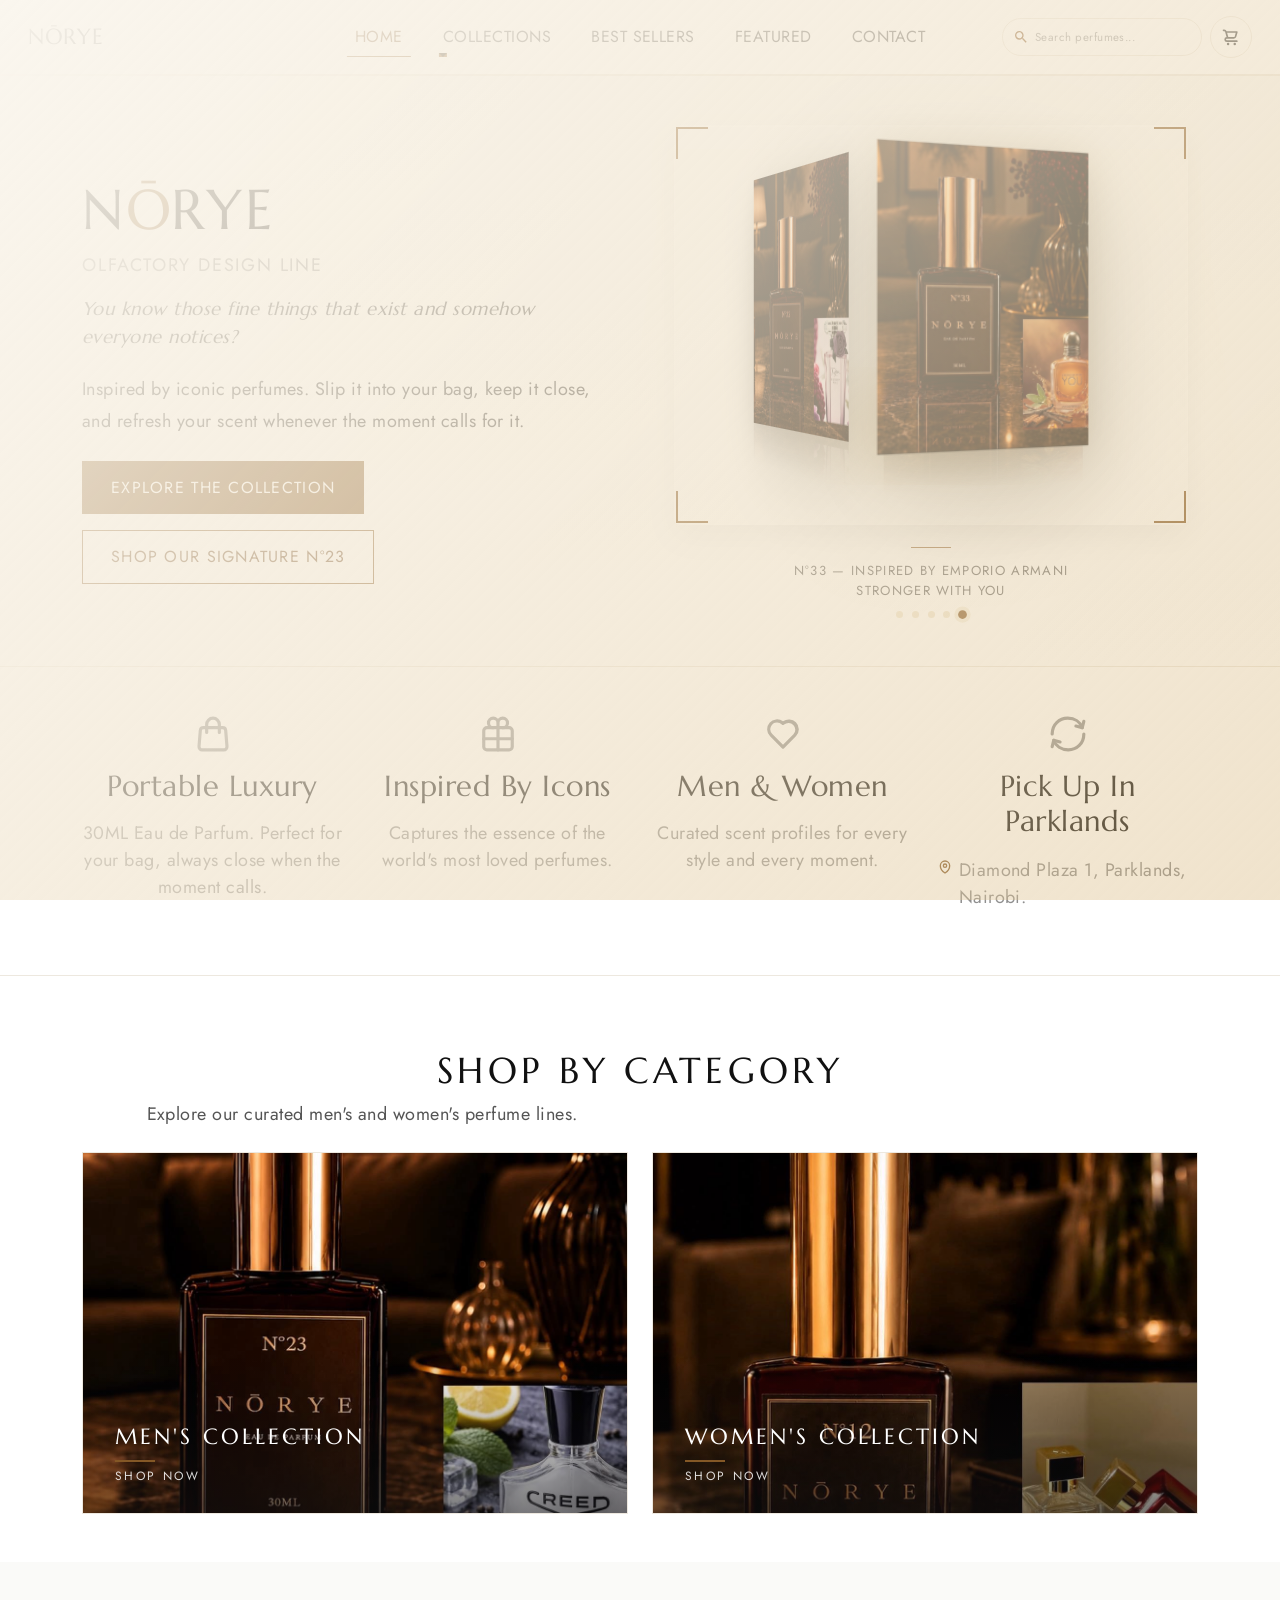
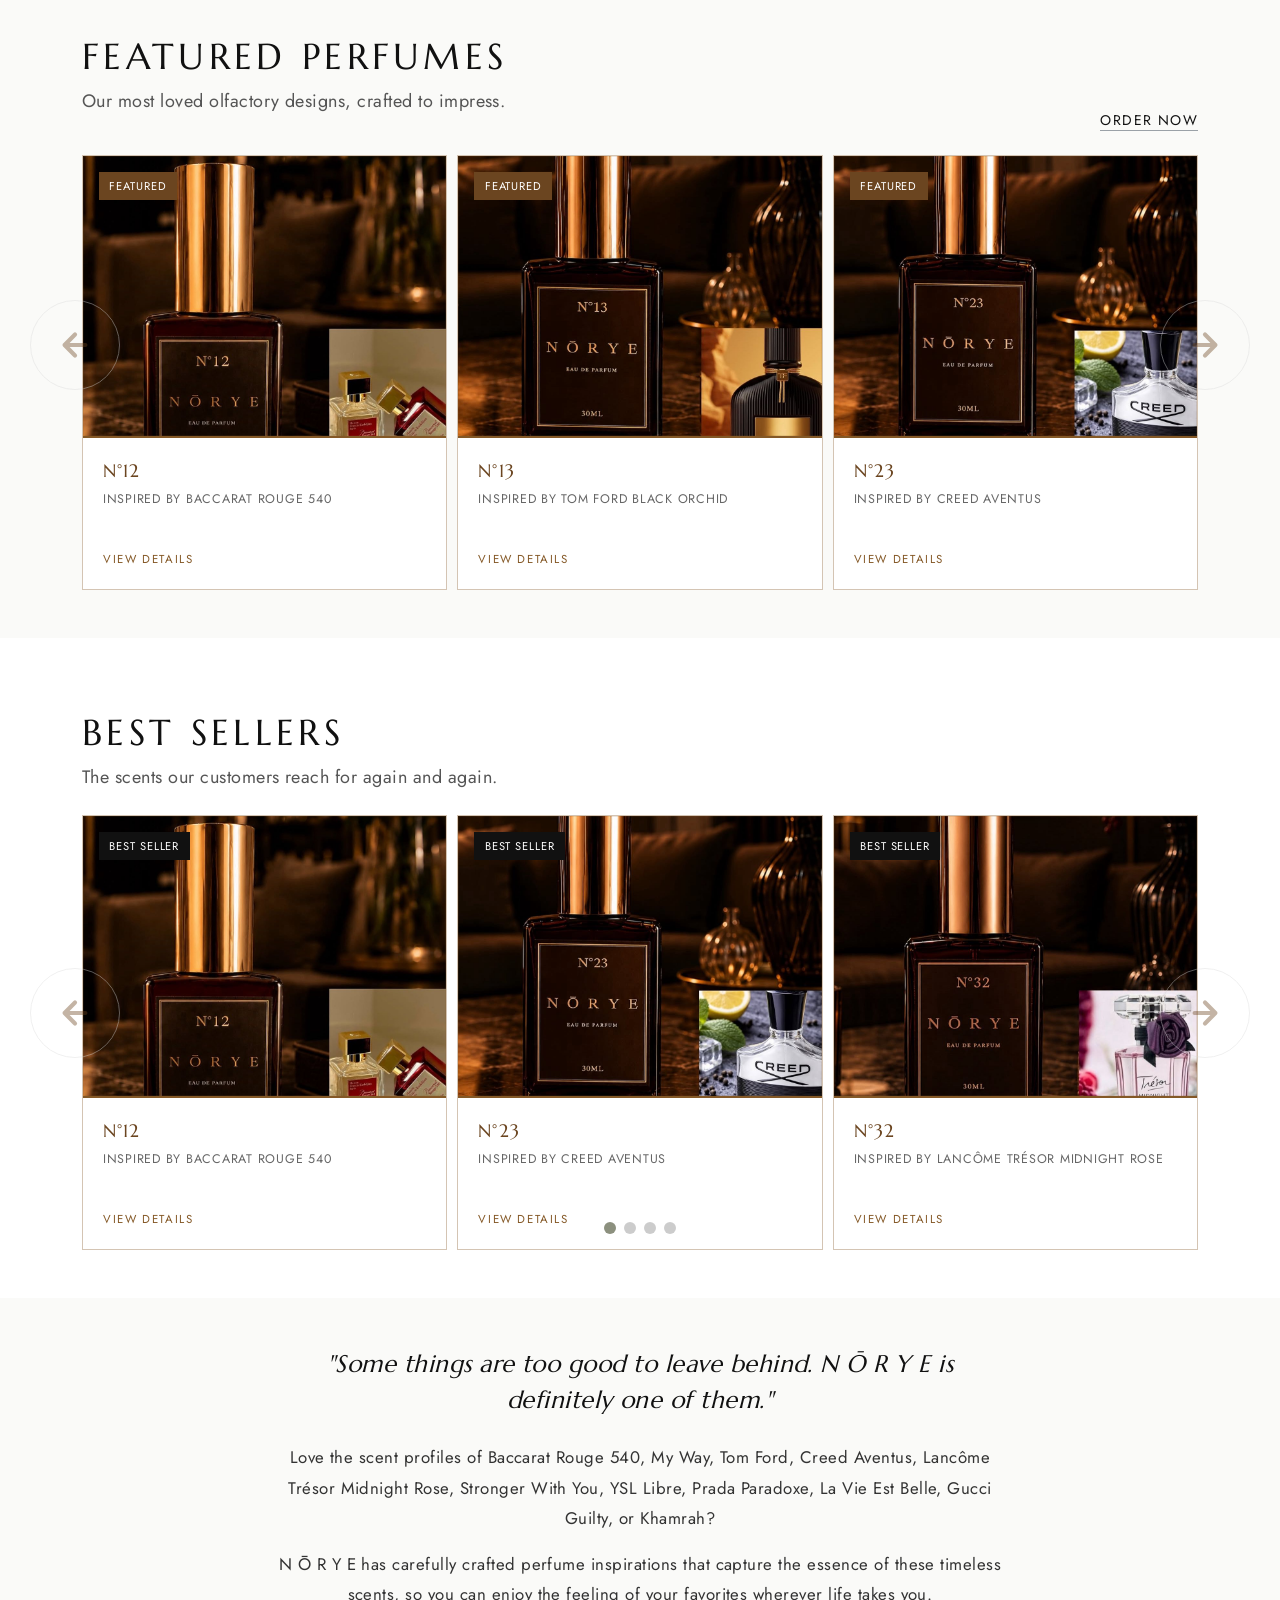
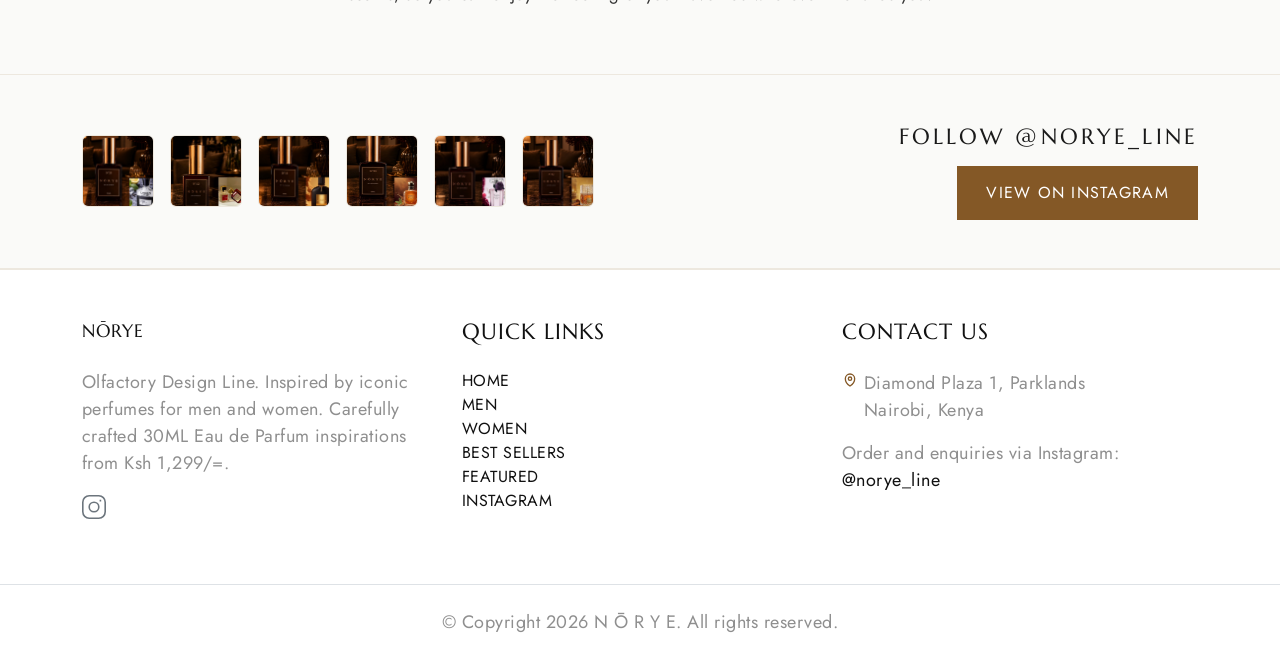
==== commit 44bcb075: "Add sitewide interactivity animations for cart, navigation, and collection pages." ====
--- a/index.html
+++ b/index.html
@@ -217,10 +217,30 @@
           <div class="norye-hero-image">
             <div class="norye-hero-media">
               <div class="norye-hero-showcase" id="hero-showcase" aria-label="Featured NŌRYE perfumes">
-                <div class="norye-hero-showcase-stage">
+                <div class="norye-hero-showcase-stage" id="hero-showcase-stage">
+                  <div class="norye-hero-glass" aria-hidden="true"></div>
+                  <div class="norye-hero-corners" aria-hidden="true">
+                    <span class="norye-hero-corner norye-hero-corner--tl"></span>
+                    <span class="norye-hero-corner norye-hero-corner--tr"></span>
+                    <span class="norye-hero-corner norye-hero-corner--bl"></span>
+                    <span class="norye-hero-corner norye-hero-corner--br"></span>
+                  </div>
+                  <div class="norye-hero-mist" aria-hidden="true">
+                    <span class="norye-hero-mist-particle"></span>
+                    <span class="norye-hero-mist-particle"></span>
+                    <span class="norye-hero-mist-particle"></span>
+                    <span class="norye-hero-mist-particle"></span>
+                    <span class="norye-hero-mist-particle"></span>
+                    <span class="norye-hero-mist-particle"></span>
+                    <span class="norye-hero-mist-particle"></span>
+                    <span class="norye-hero-mist-particle"></span>
+                  </div>
+                  <span class="norye-hero-light norye-hero-light--left" aria-hidden="true"></span>
+                  <span class="norye-hero-light norye-hero-light--right" aria-hidden="true"></span>
                   <div class="norye-hero-showcase-ring" id="hero-showcase-ring"></div>
                 </div>
                 <p class="norye-hero-showcase-caption" id="hero-showcase-caption"></p>
+                <div class="norye-hero-showcase-dots" id="hero-showcase-dots" role="tablist" aria-label="Featured scents"></div>
               </div>
             </div>
           </div>
@@ -232,32 +252,37 @@
   <section class="features py-4 border-top border-bottom" style="border-color: var(--norye-border) !important;">
     <div class="container">
       <div class="row">
-        <div class="col-md-3 text-center" data-aos="fade-in">
-          <div class="py-4">
+        <div class="col-md-3 text-center">
+          <div class="py-4 norye-trust-item">
             <svg width="38" height="38" viewBox="0 0 24 24"><use xlink:href="#shopping-bag"></use></svg>
             <h4 class="element-title text-capitalize my-3">Portable Luxury</h4>
             <p>30ML Eau de Parfum. Perfect for your bag, always close when the moment calls.</p>
           </div>
         </div>
-        <div class="col-md-3 text-center" data-aos="fade-in" data-aos-delay="150">
-          <div class="py-4">
+        <div class="col-md-3 text-center">
+          <div class="py-4 norye-trust-item">
             <svg width="38" height="38" viewBox="0 0 24 24"><use xlink:href="#gift"></use></svg>
             <h4 class="element-title text-capitalize my-3">Inspired by Icons</h4>
             <p>Captures the essence of the world's most loved perfumes.</p>
           </div>
         </div>
-        <div class="col-md-3 text-center" data-aos="fade-in" data-aos-delay="300">
-          <div class="py-4">
+        <div class="col-md-3 text-center">
+          <div class="py-4 norye-trust-item">
             <svg width="38" height="38" viewBox="0 0 24 24"><use xlink:href="#heart"></use></svg>
             <h4 class="element-title text-capitalize my-3">Men &amp; Women</h4>
             <p>Curated scent profiles for every style and every moment.</p>
           </div>
         </div>
-        <div class="col-md-3 text-center" data-aos="fade-in" data-aos-delay="450">
-          <div class="py-4">
+        <div class="col-md-3 text-center">
+          <div class="py-4 norye-trust-item">
             <svg width="38" height="38" viewBox="0 0 24 24"><use xlink:href="#arrow-cycle"></use></svg>
             <h4 class="element-title text-capitalize my-3">Pick Up in Parklands</h4>
-            <p>Diamond Plaza 1, Parklands, Nairobi.</p>
+            <p class="norye-location-pin">
+              <span class="norye-location-pin-icon" aria-hidden="true">
+                <svg width="16" height="16" viewBox="0 0 24 24" fill="none" stroke="currentColor" stroke-width="2" stroke-linecap="round" stroke-linejoin="round"><path d="M12 21s7-4.5 7-11a7 7 0 1 0-14 0c0 6.5 7 11 7 11z"/><circle cx="12" cy="10" r="2.5"/></svg>
+              </span>
+              Diamond Plaza 1, Parklands, Nairobi.
+            </p>
           </div>
         </div>
       </div>
@@ -395,7 +420,12 @@
         <div class="col-md-4 col-sm-6">
           <div class="footer-menu footer-menu-004 border-animation-left">
             <h5 class="widget-title text-uppercase mb-4">Contact Us</h5>
-            <p>Diamond Plaza 1, Parklands<br>Nairobi, Kenya</p>
+            <p class="norye-location-pin">
+              <span class="norye-location-pin-icon" aria-hidden="true">
+                <svg width="16" height="16" viewBox="0 0 24 24" fill="none" stroke="currentColor" stroke-width="2" stroke-linecap="round" stroke-linejoin="round"><path d="M12 21s7-4.5 7-11a7 7 0 1 0-14 0c0 6.5 7 11 7 11z"/><circle cx="12" cy="10" r="2.5"/></svg>
+              </span>
+              Diamond Plaza 1, Parklands<br>Nairobi, Kenya
+            </p>
             <p>Order and enquiries via Instagram:<br>
               <a href="https://www.instagram.com/norye_line/" target="_blank" rel="noopener" class="item-anchor">@norye_line</a>
             </p>
--- a/style.css
+++ b/style.css
@@ -455,8 +455,29 @@
   }
 
   .norye-hero-showcase-stage,
-  .norye-hero-showcase-ring {
+  .norye-hero-showcase-ring,
+  .norye-hero-light,
+  .norye-hero-mist-particle {
     animation: none !important;
+  }
+
+  .norye-hero-light,
+  .norye-hero-mist {
+    opacity: 0 !important;
+  }
+
+  .norye-page-veil,
+  .norye-cart-fly,
+  .norye-cart-item.is-entering,
+  .norye-cart-item.is-removing,
+  .features .norye-trust-item,
+  .norye-location-pin-icon,
+  .norye-product-price,
+  .norye-detail-price {
+    animation: none !important;
+    transition: none !important;
+    opacity: 1 !important;
+    transform: none !important;
   }
 }
 
@@ -1201,13 +1222,13 @@
   left: 0;
   bottom: 0;
   z-index: 9;
-  background: var(--bs-dark);
+  background: var(--norye-gold);
   transition: all 0.5s ease;
 }
 
 .border-animation-left.light-border .item-anchor:after,
 .border-animation-left .item-anchor:after {
-  background: var(--bs-dark);
+  background: var(--norye-gold);
 }
 
 .border-animation-left .item-anchor:hover:after,
@@ -1934,6 +1955,48 @@
   gap: 0.25rem;
   z-index: 1;
   white-space: nowrap;
+}
+
+.norye-navbar-center .nav-link {
+  position: relative;
+}
+
+.norye-navbar-center .nav-link::after {
+  content: "";
+  position: absolute;
+  left: 0;
+  bottom: 0;
+  width: 0;
+  height: 1px;
+  background: var(--norye-gold);
+  transition: width 0.35s ease;
+}
+
+.norye-navbar-center .nav-link:hover::after,
+.norye-navbar-center .nav-link:focus::after,
+.norye-navbar-center .nav-link.active::after {
+  width: 100%;
+}
+
+.norye-breadcrumb a {
+  position: relative;
+  text-decoration: none;
+}
+
+.norye-breadcrumb a::after {
+  content: "";
+  position: absolute;
+  left: 0;
+  bottom: -1px;
+  width: 0;
+  height: 1px;
+  background: var(--norye-gold);
+  transition: width 0.35s ease;
+}
+
+.norye-breadcrumb a:hover::after,
+.norye-breadcrumb a:focus::after {
+  width: 100%;
 }
 
 @media (min-width: 992px) {
@@ -2132,7 +2195,7 @@
   aspect-ratio: auto;
   max-height: none;
   margin: 0 auto;
-  background: radial-gradient(ellipse at center, rgba(243, 237, 227, 0.55) 0%, transparent 68%);
+  background: transparent;
 }
 
 .norye-hero-showcase {
@@ -2140,12 +2203,170 @@
 }
 
 .norye-hero-showcase-stage {
+  position: relative;
   perspective: 900px;
   height: 420px;
   display: flex;
   align-items: center;
   justify-content: center;
   animation: noryeHeroFloat 6s ease-in-out infinite;
+  touch-action: pan-y;
+}
+
+.norye-hero-glass {
+  position: absolute;
+  inset: 10px;
+  z-index: 0;
+  border-radius: 6px;
+  background: rgba(255, 255, 255, 0.14);
+  border: 1px solid rgba(255, 255, 255, 0.38);
+  box-shadow:
+    inset 0 1px 0 rgba(255, 255, 255, 0.55),
+    0 12px 32px rgba(0, 0, 0, 0.06);
+  backdrop-filter: blur(14px);
+  -webkit-backdrop-filter: blur(14px);
+  pointer-events: none;
+}
+
+.norye-hero-showcase.is-dormant .norye-hero-showcase-ring {
+  opacity: 0.35;
+  transition: opacity 0.8s ease;
+}
+
+.norye-hero-showcase.is-live .norye-hero-showcase-ring {
+  opacity: 1;
+}
+
+.norye-hero-showcase.is-dormant .norye-hero-mist-particle,
+.norye-hero-showcase.is-awakening .norye-hero-mist-particle {
+  animation-play-state: paused;
+  opacity: 0;
+}
+
+.norye-hero-showcase.is-live .norye-hero-mist-particle {
+  animation-play-state: running;
+}
+
+.norye-hero-showcase:not(.is-live) .norye-hero-light {
+  animation: none !important;
+  opacity: 0;
+  transition: opacity 0.55s ease;
+}
+
+.norye-hero-showcase.is-awakening.lights-left-on .norye-hero-light--left {
+  opacity: 0.48;
+}
+
+.norye-hero-showcase.is-awakening.lights-right-on .norye-hero-light--right {
+  opacity: 0.48;
+}
+
+.norye-hero-mist {
+  position: absolute;
+  inset: 0;
+  z-index: 1;
+  pointer-events: none;
+  overflow: hidden;
+}
+
+.norye-hero-mist-particle {
+  position: absolute;
+  width: 120px;
+  height: 120px;
+  border-radius: 50%;
+  background: radial-gradient(circle, rgba(255, 255, 255, 0.45) 0%, rgba(201, 169, 98, 0.08) 42%, transparent 72%);
+  filter: blur(14px);
+  opacity: 0;
+  animation: noryeHeroMistDrift 9s ease-in-out infinite;
+}
+
+.norye-hero-mist-particle:nth-child(1) { left: 8%; top: 22%; animation-delay: 0s; }
+.norye-hero-mist-particle:nth-child(2) { left: 24%; top: 48%; animation-delay: 1.1s; }
+.norye-hero-mist-particle:nth-child(3) { left: 42%; top: 18%; animation-delay: 2.2s; }
+.norye-hero-mist-particle:nth-child(4) { left: 58%; top: 56%; animation-delay: 0.6s; }
+.norye-hero-mist-particle:nth-child(5) { left: 72%; top: 28%; animation-delay: 1.8s; }
+.norye-hero-mist-particle:nth-child(6) { left: 86%; top: 44%; animation-delay: 2.8s; }
+.norye-hero-mist-particle:nth-child(7) { left: 34%; top: 64%; animation-delay: 3.4s; }
+.norye-hero-mist-particle:nth-child(8) { left: 64%; top: 12%; animation-delay: 4s; }
+
+.norye-hero-showcase-stage::before {
+  content: "";
+  position: absolute;
+  left: 50%;
+  bottom: 12%;
+  width: 72%;
+  height: 28%;
+  transform: translateX(-50%);
+  background: radial-gradient(ellipse 60% 100% at 50% 50%, rgba(201, 169, 98, 0.2), transparent 72%);
+  pointer-events: none;
+  z-index: 0;
+}
+
+.norye-hero-corners {
+  position: absolute;
+  inset: 12px;
+  z-index: 4;
+  pointer-events: none;
+}
+
+.norye-hero-corner {
+  position: absolute;
+  width: 32px;
+  height: 32px;
+  border: 0 solid var(--norye-gold);
+  opacity: 1;
+}
+
+.norye-hero-corner--tl {
+  top: 0;
+  left: 0;
+  border-top-width: 2px;
+  border-left-width: 2px;
+}
+
+.norye-hero-corner--tr {
+  top: 0;
+  right: 0;
+  border-top-width: 2px;
+  border-right-width: 2px;
+}
+
+.norye-hero-corner--bl {
+  bottom: 0;
+  left: 0;
+  border-bottom-width: 2px;
+  border-left-width: 2px;
+}
+
+.norye-hero-corner--br {
+  bottom: 0;
+  right: 0;
+  border-bottom-width: 2px;
+  border-right-width: 2px;
+}
+
+.norye-hero-light {
+  position: absolute;
+  top: 8%;
+  width: 42%;
+  height: 84%;
+  pointer-events: none;
+  z-index: 1;
+  opacity: 0.15;
+}
+
+.norye-hero-light--left {
+  left: -4%;
+  background: linear-gradient(115deg, rgba(255, 245, 220, 0.65) 0%, rgba(255, 245, 220, 0.2) 38%, transparent 72%);
+  transform: skewX(-8deg);
+  animation: noryeHeroLightLeft 3s ease-in-out infinite;
+}
+
+.norye-hero-light--right {
+  right: -4%;
+  background: linear-gradient(245deg, rgba(255, 245, 220, 0.65) 0%, rgba(255, 245, 220, 0.2) 38%, transparent 72%);
+  transform: skewX(8deg);
+  animation: noryeHeroLightRight 3s ease-in-out infinite;
 }
 
 .norye-hero-showcase-ring {
@@ -2153,7 +2374,8 @@
   width: 180px;
   height: 300px;
   transform-style: preserve-3d;
-  animation: noryeHeroSpin 20s linear infinite;
+  z-index: 2;
+  will-change: transform;
 }
 
 .norye-hero-showcase.is-static .norye-hero-showcase-stage {
@@ -2162,6 +2384,15 @@
 
 .norye-hero-showcase.is-static .norye-hero-showcase-ring {
   animation: none;
+}
+
+.norye-hero-showcase.is-static .norye-hero-light {
+  animation: none;
+  opacity: 0;
+}
+
+.norye-hero-showcase.is-static .norye-hero-mist {
+  opacity: 0.35;
 }
 
 .norye-hero-showcase-slide {
@@ -2174,38 +2405,166 @@
   text-decoration: none;
 }
 
-.norye-hero-showcase-slide img {
-  max-height: 280px;
+.norye-hero-bottle {
+  position: relative;
+  display: flex;
+  flex-direction: column;
+  align-items: center;
+}
+
+.norye-hero-bottle-image {
+  max-height: 250px;
   width: auto;
   max-width: 100%;
   object-fit: contain;
-  filter: drop-shadow(0 22px 36px rgba(0, 0, 0, 0.16));
-  transition: transform 0.4s cubic-bezier(0.4, 0, 0.2, 1);
-}
-
-.norye-hero-showcase-slide:hover img {
-  transform: scale(1.03);
+  filter:
+    drop-shadow(0 28px 40px rgba(0, 0, 0, 0.22))
+    drop-shadow(0 8px 16px rgba(0, 0, 0, 0.12));
+  transition:
+    transform 0.45s cubic-bezier(0.4, 0, 0.2, 1),
+    filter 0.45s cubic-bezier(0.4, 0, 0.2, 1),
+    opacity 0.45s cubic-bezier(0.4, 0, 0.2, 1);
+}
+
+.norye-hero-showcase-slide.is-front .norye-hero-bottle-image {
+  transform: scale(1.06);
+  filter:
+    brightness(1.05)
+    drop-shadow(0 32px 44px rgba(0, 0, 0, 0.24))
+    drop-shadow(0 10px 18px rgba(0, 0, 0, 0.14))
+    drop-shadow(0 0 14px rgba(201, 169, 98, 0.2));
+}
+
+.norye-hero-showcase-slide.is-front .norye-hero-bottle-reflection {
+  opacity: 0.34;
+}
+
+.norye-hero-bottle-reflection {
+  position: relative;
+  width: 100%;
+  height: 52px;
+  margin-top: -6px;
+  overflow: hidden;
+  opacity: 0.28;
+  -webkit-mask-image: linear-gradient(to bottom, rgba(0, 0, 0, 0.55) 0%, transparent 88%);
+  mask-image: linear-gradient(to bottom, rgba(0, 0, 0, 0.55) 0%, transparent 88%);
+  pointer-events: none;
+}
+
+.norye-hero-bottle-reflection img {
+  width: 100%;
+  max-height: 250px;
+  object-fit: contain;
+  object-position: top center;
+  transform: scaleY(-1);
+  filter:
+    blur(0.4px)
+    drop-shadow(0 10px 18px rgba(0, 0, 0, 0.14));
+}
+
+.norye-hero-showcase-slide.is-front:hover .norye-hero-bottle-image {
+  transform: scale(1.08);
+  filter:
+    brightness(1.06)
+    drop-shadow(0 32px 44px rgba(0, 0, 0, 0.24))
+    drop-shadow(0 10px 18px rgba(0, 0, 0, 0.14))
+    drop-shadow(0 0 16px rgba(201, 169, 98, 0.38));
 }
 
 .norye-hero-showcase-caption {
-  margin: 0.5rem 0 0;
+  position: relative;
+  margin: 0.75rem auto 0;
+  padding-top: 0.85rem;
+  max-width: 320px;
   font-size: 0.82rem;
-  letter-spacing: 0.06em;
+  letter-spacing: 0.1em;
   color: #666;
   text-transform: uppercase;
   transition: opacity 0.35s cubic-bezier(0.4, 0, 0.2, 1);
 }
 
+.norye-hero-showcase-caption::before {
+  content: "";
+  position: absolute;
+  top: 0;
+  left: 50%;
+  width: 40px;
+  height: 1px;
+  transform: translateX(-50%);
+  background: var(--norye-gold);
+  opacity: 0.85;
+}
+
 .norye-hero-showcase-caption.is-fading {
   opacity: 0;
 }
 
-@keyframes noryeHeroSpin {
-  from {
-    transform: rotateY(0deg);
-  }
-  to {
-    transform: rotateY(360deg);
+.norye-hero-showcase-dots {
+  display: flex;
+  align-items: center;
+  justify-content: center;
+  gap: 0.55rem;
+  margin-top: 0.65rem;
+}
+
+.norye-hero-showcase-dot {
+  width: 7px;
+  height: 7px;
+  padding: 0;
+  border: none;
+  border-radius: 50%;
+  background: rgba(201, 169, 98, 0.28);
+  cursor: pointer;
+  transition: transform 0.25s ease, background 0.25s ease, box-shadow 0.25s ease;
+}
+
+.norye-hero-showcase-dot.is-active {
+  background: var(--norye-gold);
+  transform: scale(1.25);
+  box-shadow: 0 0 0 3px rgba(201, 169, 98, 0.18);
+}
+
+.norye-hero-showcase-dot:focus-visible {
+  outline: 2px solid var(--norye-gold);
+  outline-offset: 2px;
+}
+
+@keyframes noryeHeroMistDrift {
+  0% {
+    opacity: 0;
+    transform: translate3d(0, 12px, 0) scale(0.85);
+  }
+  35% {
+    opacity: 0.45;
+  }
+  70% {
+    opacity: 0.2;
+  }
+  100% {
+    opacity: 0;
+    transform: translate3d(0, -28px, 0) scale(1.08);
+  }
+}
+
+@keyframes noryeHeroLightLeft {
+  0%, 100% {
+    opacity: 0.12;
+    transform: skewX(-8deg) translateX(0);
+  }
+  50% {
+    opacity: 0.55;
+    transform: skewX(-8deg) translateX(6%);
+  }
+}
+
+@keyframes noryeHeroLightRight {
+  0%, 100% {
+    opacity: 0.55;
+    transform: skewX(8deg) translateX(-6%);
+  }
+  50% {
+    opacity: 0.12;
+    transform: skewX(8deg) translateX(0);
   }
 }
 
@@ -2495,6 +2854,22 @@
   border-color: var(--norye-gold-dark);
   color: #fff;
   opacity: 1;
+  animation: norye-add-pulse 0.45s ease;
+  pointer-events: none;
+}
+
+.btn-norye-gold.is-added {
+  background: var(--norye-gold-dark);
+  border-color: var(--norye-gold-dark);
+  color: #fff;
+  animation: norye-add-pulse 0.45s ease;
+  pointer-events: none;
+}
+
+@keyframes norye-add-pulse {
+  0% { transform: scale(1); }
+  40% { transform: scale(1.04); }
+  100% { transform: scale(1); }
 }
 
 .norye-product-card-image img {
@@ -2564,6 +2939,15 @@
   font-size: 0.95rem;
   margin: 0;
   letter-spacing: 0.04em;
+  opacity: 0;
+  transform: translateY(10px);
+  transition: opacity 0.5s ease, transform 0.5s ease;
+}
+
+.norye-product-price.is-price-visible,
+.norye-detail-price.is-price-visible {
+  opacity: 1;
+  transform: translateY(0);
 }
 
 .norye-product-details {
@@ -2662,6 +3046,9 @@
   font-size: 1.5rem;
   color: var(--norye-gold-dark);
   margin-bottom: 1.5rem;
+  opacity: 0;
+  transform: translateY(10px);
+  transition: opacity 0.5s ease, transform 0.5s ease;
 }
 
 .norye-detail-description,
@@ -2718,8 +3105,28 @@
     height: 300px;
   }
 
-  .norye-hero-showcase-slide img {
-    max-height: 220px;
+  .norye-hero-bottle-image {
+    max-height: 190px;
+  }
+
+  .norye-hero-bottle-reflection {
+    height: 38px;
+  }
+
+  .norye-hero-light {
+    width: 36%;
+    height: 78%;
+  }
+
+  .norye-hero-corner {
+    width: 24px;
+    height: 24px;
+  }
+
+  .norye-hero-glass {
+    inset: 6px;
+    backdrop-filter: blur(10px);
+    -webkit-backdrop-filter: blur(10px);
   }
 
   .norye-add-cart {
@@ -3284,3 +3691,240 @@
   font-size: 0.72rem;
   letter-spacing: 0.1em;
 }
+
+/* Page transition veil */
+.norye-page-veil {
+  position: fixed;
+  inset: 0;
+  z-index: 10000;
+  pointer-events: none;
+  opacity: 0;
+  background: linear-gradient(135deg, rgba(250, 246, 238, 0.98) 0%, rgba(212, 175, 110, 0.35) 100%);
+  transition: opacity 0.32s ease;
+}
+
+.norye-page-veil.is-active {
+  opacity: 1;
+  pointer-events: auto;
+}
+
+.norye-page-veil.is-leaving {
+  opacity: 1;
+}
+
+/* Fly to cart */
+.norye-cart-fly {
+  position: fixed;
+  z-index: 9999;
+  width: 56px;
+  height: 56px;
+  border-radius: 8px;
+  overflow: hidden;
+  pointer-events: none;
+  box-shadow: 0 8px 24px rgba(132, 88, 38, 0.25);
+  transform: translate(-50%, -50%);
+}
+
+.norye-cart-fly img {
+  width: 100%;
+  height: 100%;
+  object-fit: cover;
+}
+
+.norye-nav-btn.is-bumped {
+  animation: norye-cart-bump 0.4s ease;
+}
+
+@keyframes norye-cart-bump {
+  0% { transform: scale(1); }
+  35% { transform: scale(1.12); }
+  100% { transform: scale(1); }
+}
+
+/* Cart item enter/exit */
+.norye-cart-item {
+  overflow: hidden;
+  transition: max-height 0.28s ease, opacity 0.28s ease, transform 0.28s ease;
+}
+
+.norye-cart-item.is-entering {
+  animation: norye-cart-enter 0.32s ease forwards;
+}
+
+.norye-cart-item.is-removing {
+  animation: norye-cart-exit 0.28s ease forwards;
+  pointer-events: none;
+}
+
+@keyframes norye-cart-enter {
+  from {
+    opacity: 0;
+    transform: translateX(24px);
+  }
+  to {
+    opacity: 1;
+    transform: translateX(0);
+  }
+}
+
+@keyframes norye-cart-exit {
+  from {
+    opacity: 1;
+    transform: translateX(0);
+    max-height: 120px;
+  }
+  to {
+    opacity: 0;
+    transform: translateX(24px);
+    max-height: 0;
+  }
+}
+
+/* Collection grid/list toggle */
+.norye-collection-toolbar {
+  display: flex;
+  justify-content: flex-end;
+  margin-bottom: 1.25rem;
+}
+
+.norye-view-toggle {
+  display: inline-flex;
+  border: 1px solid var(--norye-border);
+  border-radius: 0;
+  overflow: hidden;
+}
+
+.norye-view-toggle button {
+  border: 0;
+  background: #fff;
+  color: #666;
+  font-size: 0.72rem;
+  letter-spacing: 0.1em;
+  text-transform: uppercase;
+  padding: 0.5rem 1rem;
+  cursor: pointer;
+  transition: background 0.2s ease, color 0.2s ease;
+}
+
+.norye-view-toggle button.is-active {
+  background: var(--norye-gold-dark);
+  color: #fff;
+}
+
+.norye-view-toggle button:hover:not(.is-active) {
+  color: var(--norye-gold-dark);
+}
+
+#collection-grid.norye-collection-view-list .col-6,
+#collection-grid.norye-collection-view-list .col-md-4,
+#collection-grid.norye-collection-view-list .col-lg-3 {
+  width: 100%;
+  flex: 0 0 100%;
+  max-width: 100%;
+}
+
+#collection-grid.norye-collection-view-list .norye-product-card {
+  flex-direction: row;
+  align-items: stretch;
+  transform: none;
+}
+
+#collection-grid.norye-collection-view-list .norye-product-card:hover {
+  transform: none;
+}
+
+#collection-grid.norye-collection-view-list .norye-product-card-media {
+  width: 120px;
+  flex-shrink: 0;
+}
+
+#collection-grid.norye-collection-view-list .norye-product-card-image img {
+  height: 120px;
+}
+
+#collection-grid.norye-collection-view-list .norye-product-card-body {
+  flex: 1;
+  padding: 1rem 1.25rem;
+}
+
+#collection-grid.norye-collection-view-list .norye-add-cart {
+  display: none;
+}
+
+@media (max-width: 575.98px) {
+  #collection-grid.norye-collection-view-list .norye-product-card-body {
+    padding: 0.85rem 1rem;
+  }
+
+  #collection-grid.norye-collection-view-list .norye-product-card-media {
+    width: 100px;
+  }
+
+  #collection-grid.norye-collection-view-list .norye-product-card-image img {
+    height: 100px;
+  }
+}
+
+/* Trust badges stagger */
+.features .norye-trust-item {
+  opacity: 0;
+  transform: translateY(16px);
+  transition: opacity 0.5s ease, transform 0.5s ease;
+}
+
+.features.is-revealed .norye-trust-item {
+  opacity: 1;
+  transform: translateY(0);
+}
+
+.features.is-revealed .col-md-3:nth-child(1) .norye-trust-item {
+  transition-delay: 0s;
+}
+
+.features.is-revealed .col-md-3:nth-child(2) .norye-trust-item {
+  transition-delay: 0.1s;
+}
+
+.features.is-revealed .col-md-3:nth-child(3) .norye-trust-item {
+  transition-delay: 0.2s;
+}
+
+.features.is-revealed .col-md-3:nth-child(4) .norye-trust-item {
+  transition-delay: 0.3s;
+}
+
+/* Location pin bounce */
+.norye-location-pin {
+  display: inline-flex;
+  align-items: flex-start;
+  gap: 0.35rem;
+  text-align: left;
+}
+
+.norye-location-pin-icon {
+  display: inline-flex;
+  color: var(--norye-gold);
+  flex-shrink: 0;
+  margin-top: 0.15rem;
+  transform: translateY(-12px);
+  opacity: 0;
+}
+
+.norye-location-pin.is-visible .norye-location-pin-icon {
+  animation: norye-pin-bounce 0.65s cubic-bezier(0.34, 1.56, 0.64, 1) forwards;
+}
+
+@keyframes norye-pin-bounce {
+  0% {
+    opacity: 0;
+    transform: translateY(-12px);
+  }
+  60% {
+    opacity: 1;
+    transform: translateY(2px);
+  }
+  100% {
+    opacity: 1;
+    transform: translateY(0);
+  }
+}
